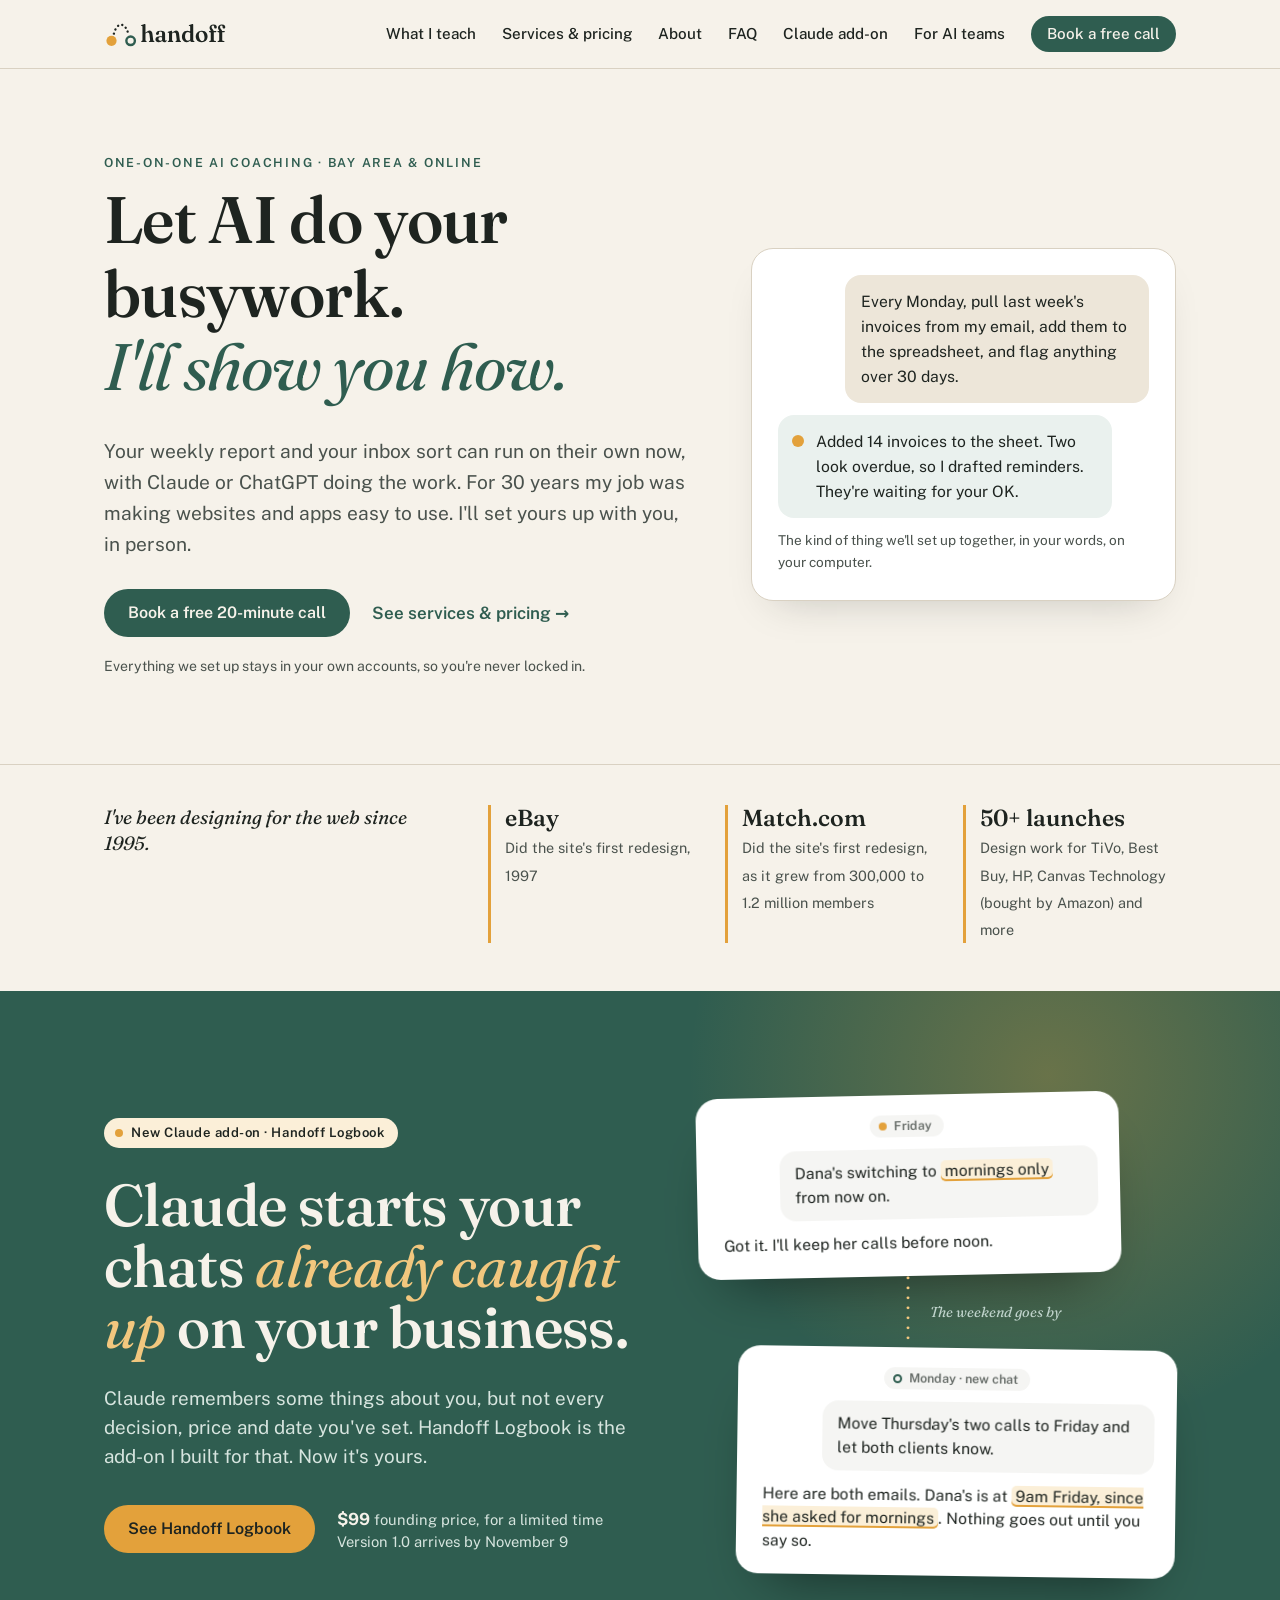
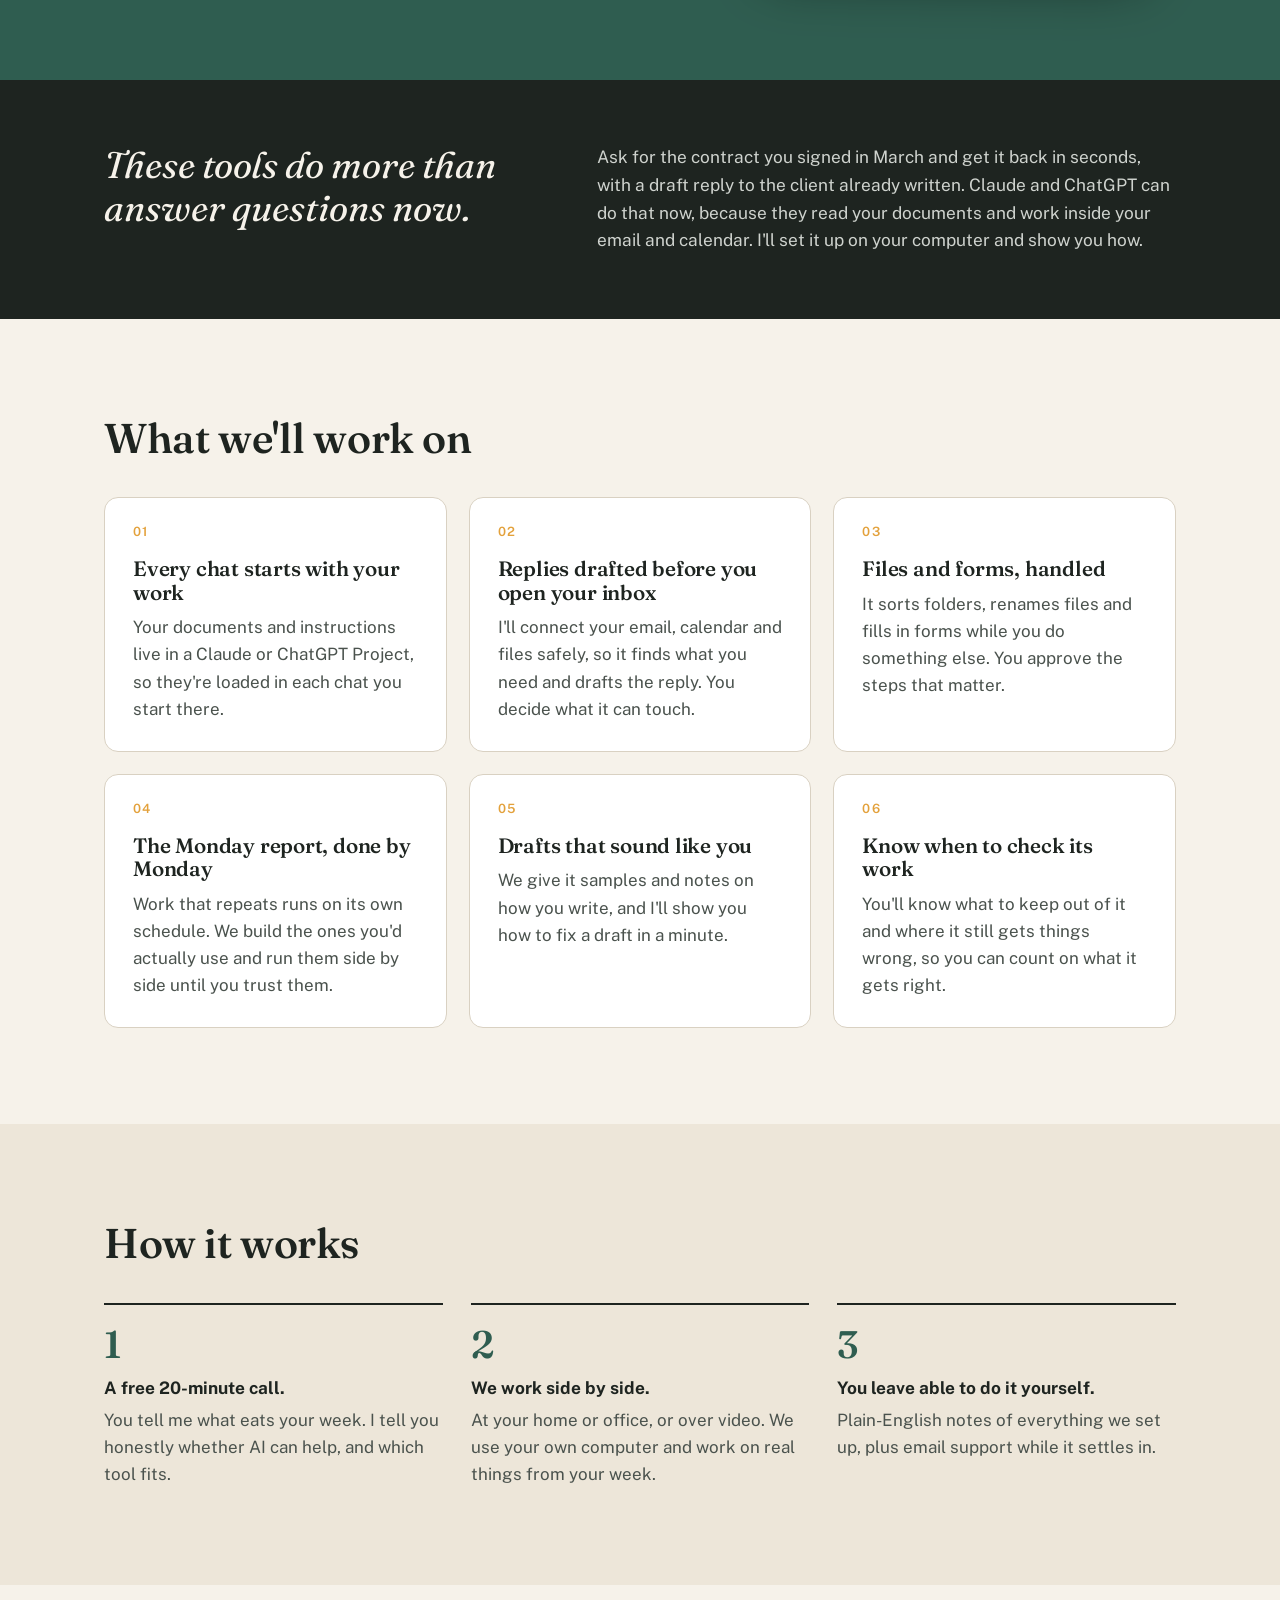
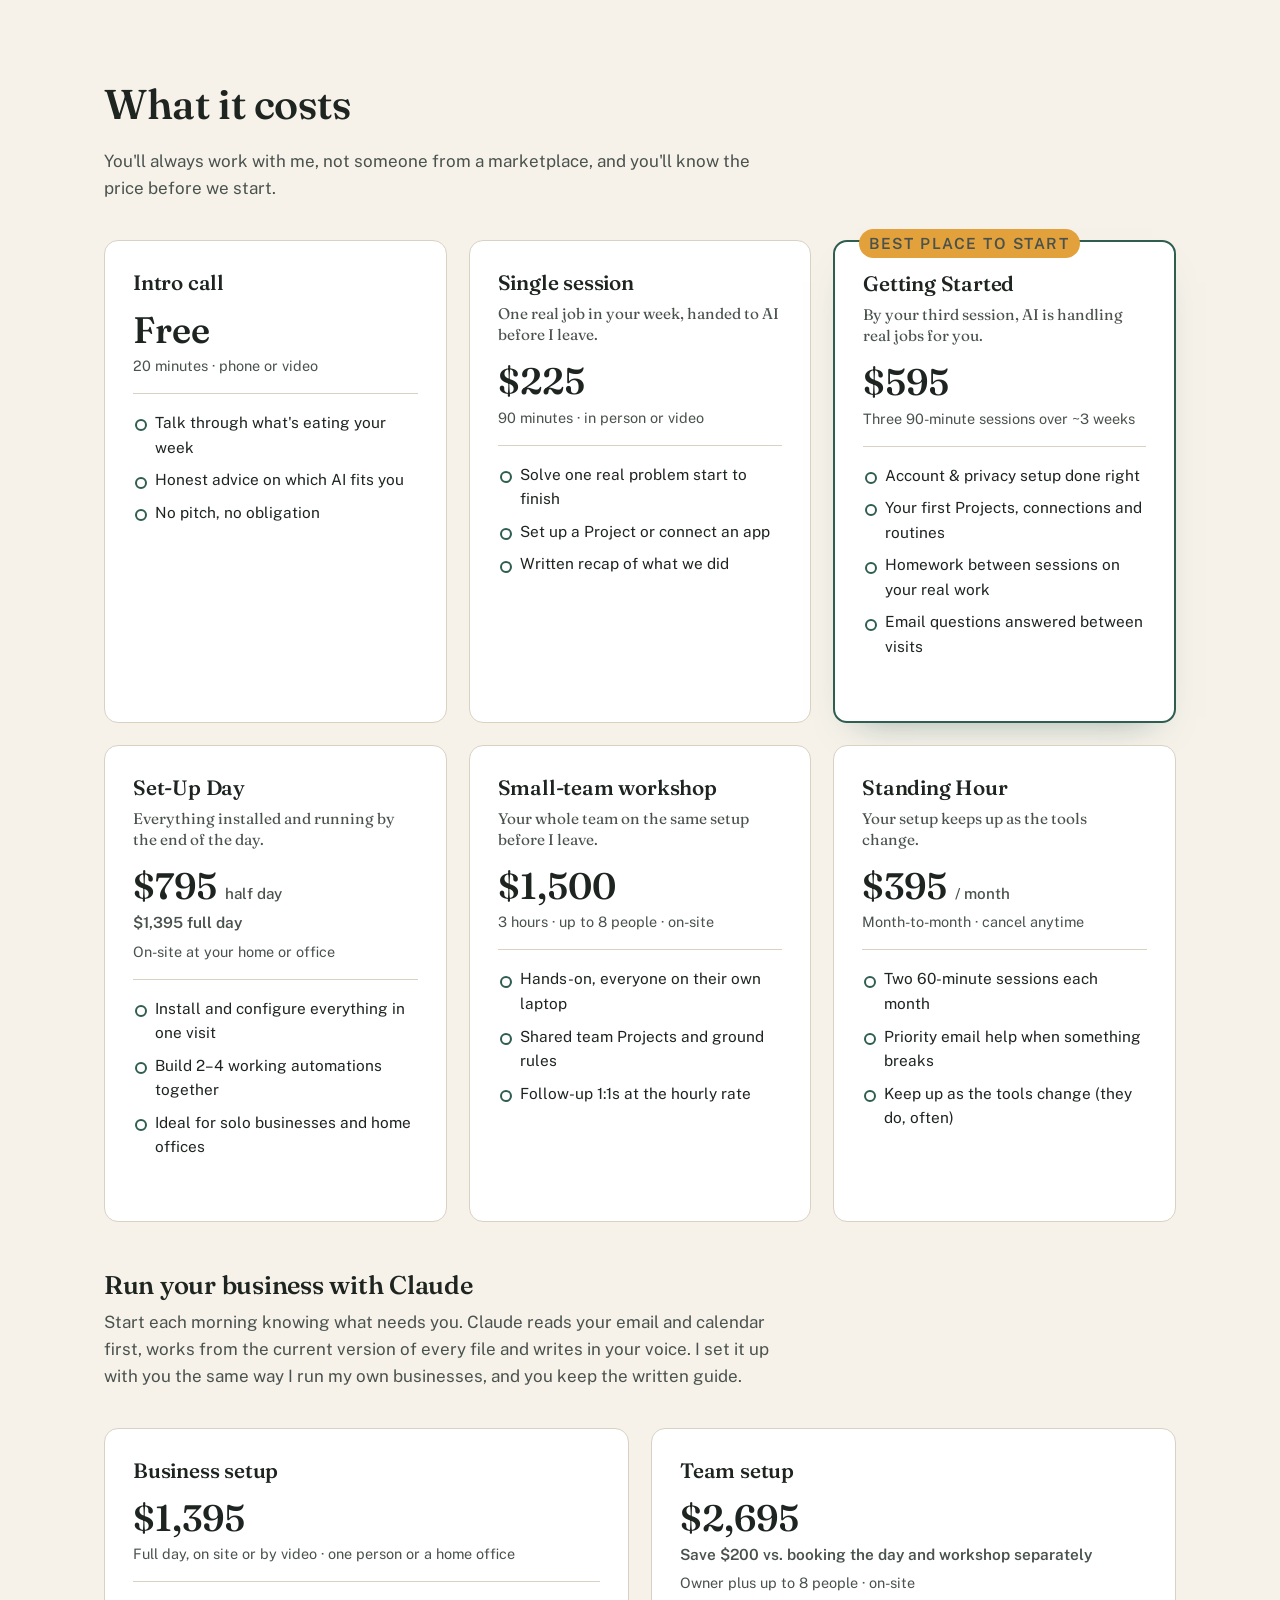
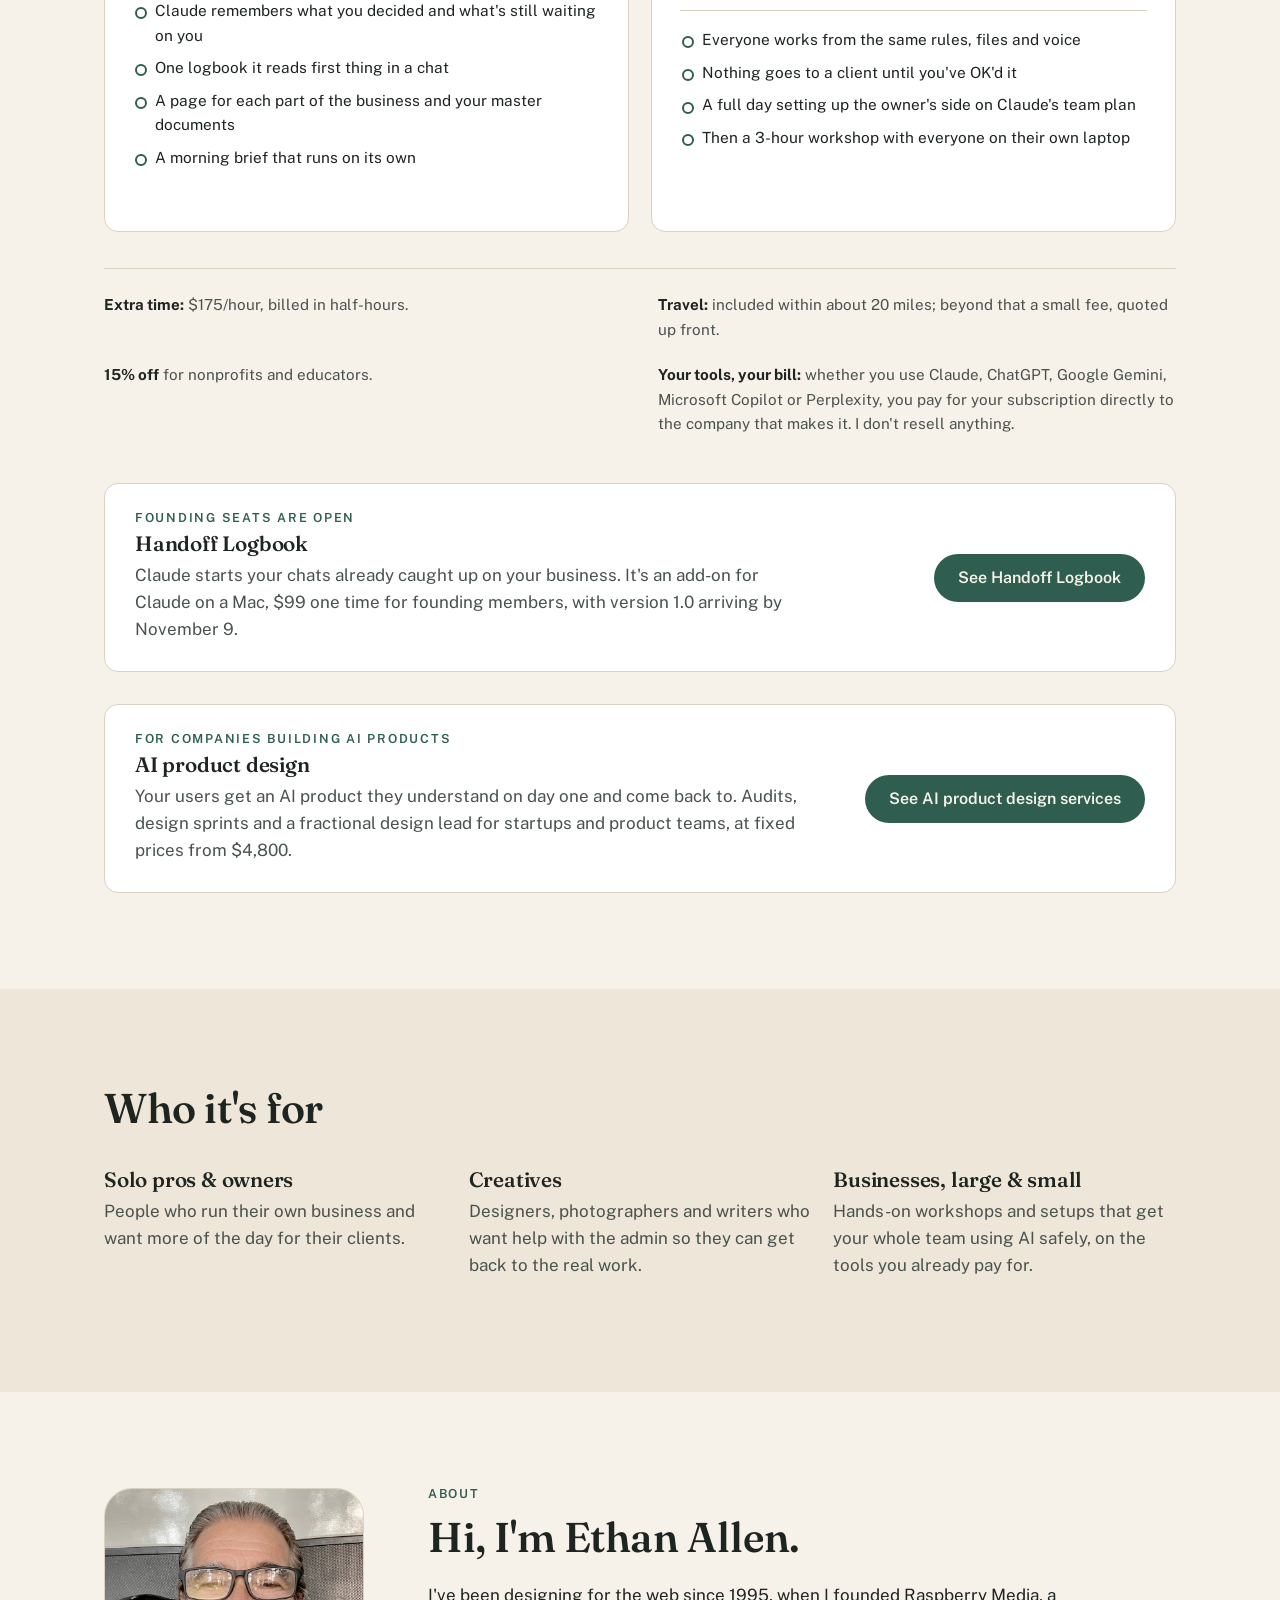
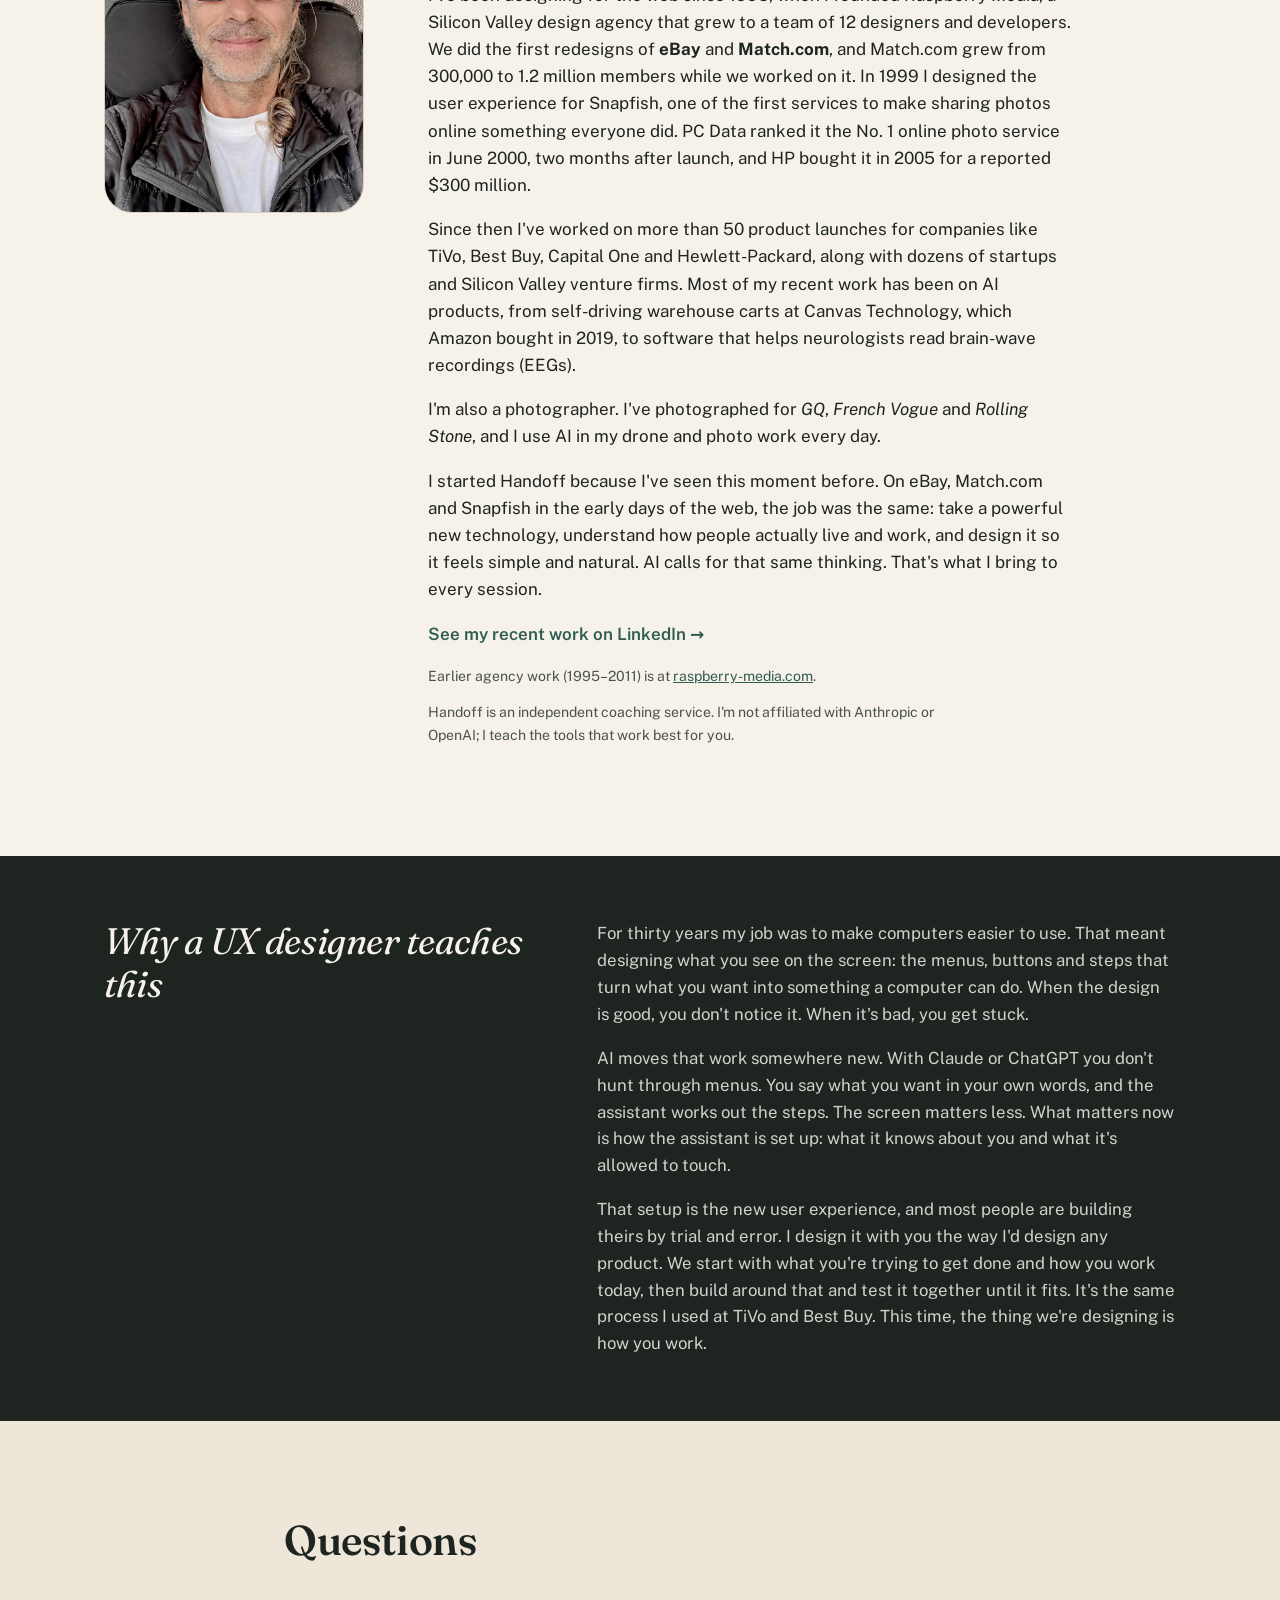
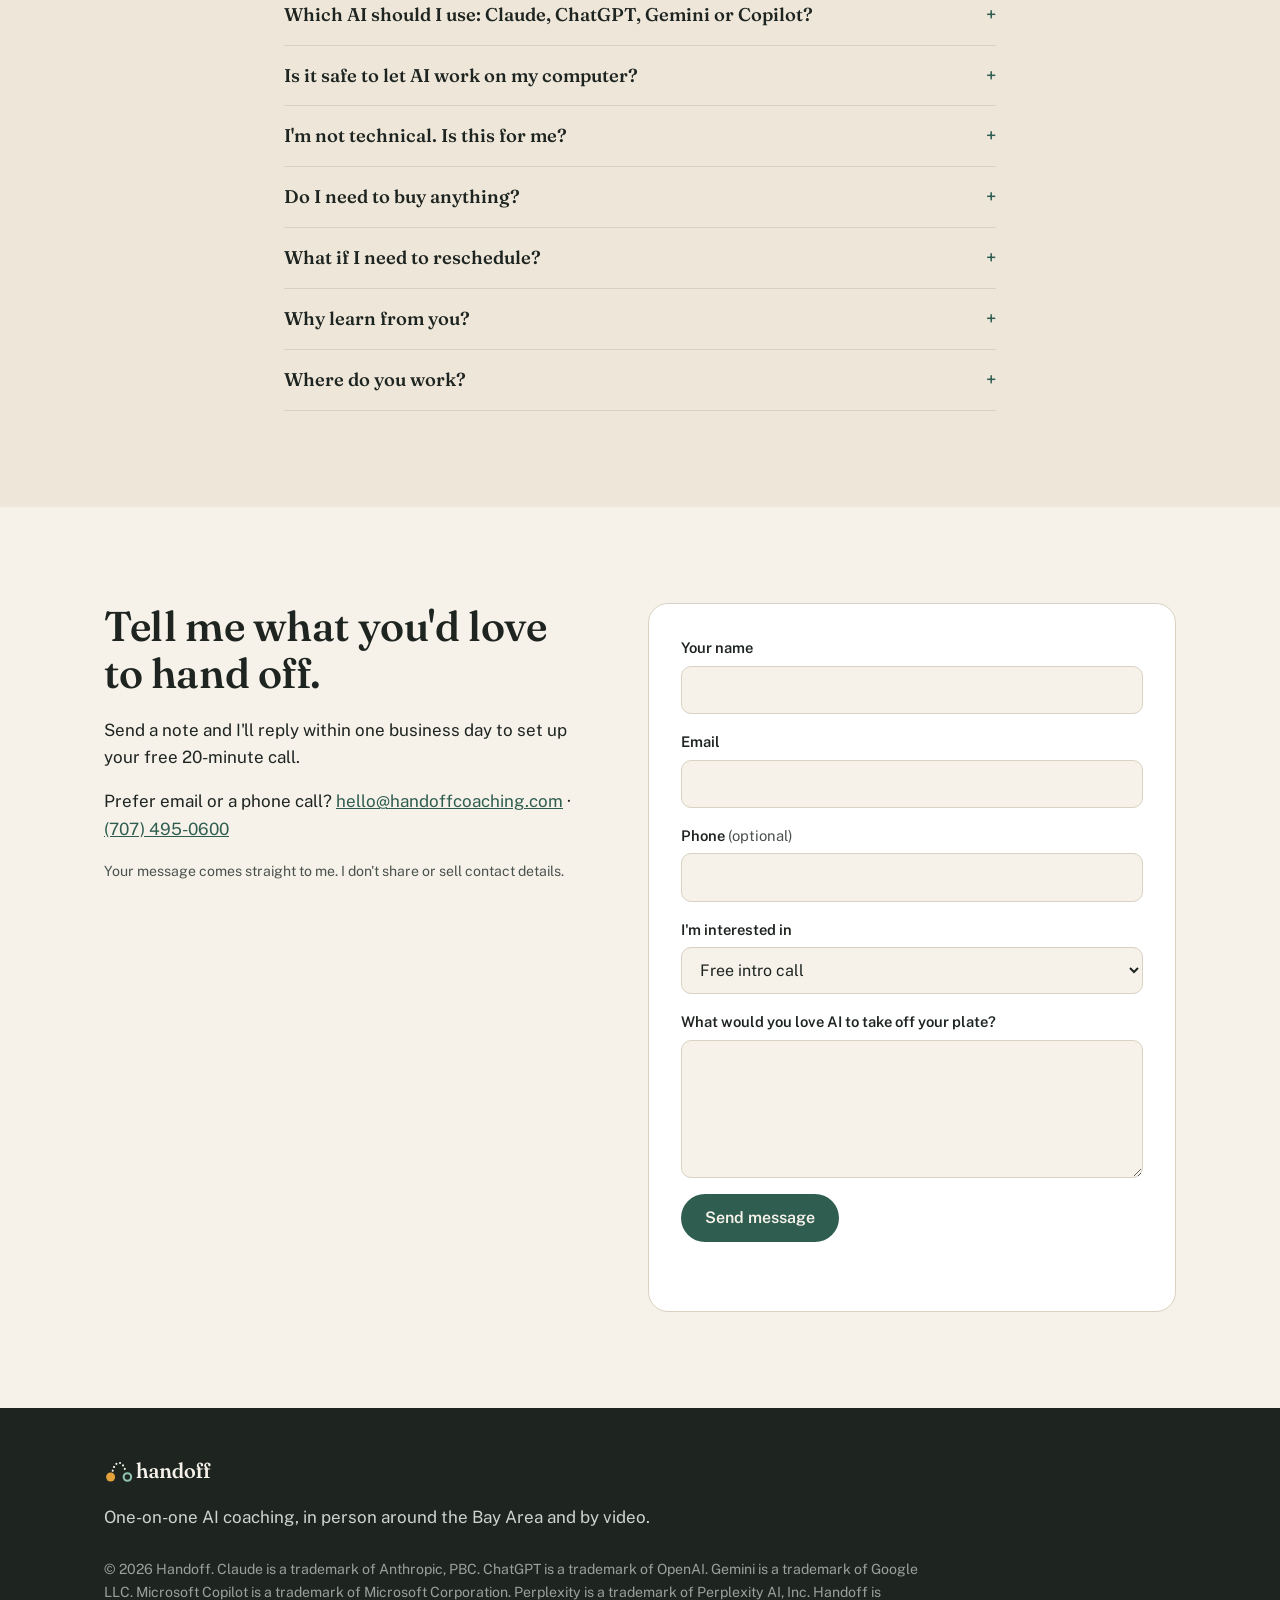
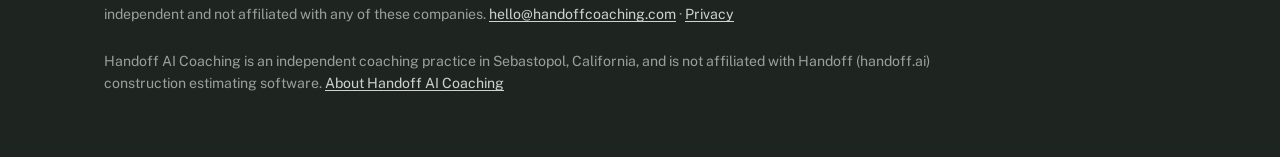
==== index.html @ a00a9f98 "Truth audit: every site claim matched to a source (Ethan, Nov 2) eBay/Match.com first redesigns, sin" ====
<!doctype html>
<html lang="en">
<head>
  <!-- Google tag (gtag.js) -->
  <script async src="https://www.googletagmanager.com/gtag/js?id=G-SS783MDGWQ"></script>
  <script>
    window.dataLayer = window.dataLayer || [];
    function gtag(){dataLayer.push(arguments);}
    gtag('js', new Date());
    gtag('config', 'G-SS783MDGWQ');
  </script>
  <meta charset="utf-8">
  <meta name="viewport" content="width=device-width, initial-scale=1">
  <title>Handoff AI Coaching — One-on-one AI coaching in the Bay Area | Ethan Allen</title>
  <meta name="description" content="In-person, one-on-one AI coaching in the San Francisco Bay Area for Claude, ChatGPT, Gemini, Microsoft Copilot and Perplexity, from Ethan Allen, whose agency did the first redesigns of eBay and Match.com.">
  <meta property="og:type" content="website">
  <meta property="og:site_name" content="Handoff AI Coaching">
  <meta property="og:url" content="https://handoffcoaching.com/">
  <meta property="og:title" content="Handoff AI Coaching — One-on-one AI coaching">
  <meta property="og:description" content="Let AI do your busywork. I'll show you how. In-person AI coaching around the Bay Area from a 30-year UX designer.">
  <meta property="og:image" content="https://handoffcoaching.com/assets/og-image.png">
  <meta property="og:image:width" content="1200">
  <meta property="og:image:height" content="630">
  <meta property="og:image:alt" content="Handoff: Let AI do your busywork. I'll show you how.">
  <meta name="twitter:card" content="summary_large_image">
  <meta name="twitter:image" content="https://handoffcoaching.com/assets/og-image.png">
  <link rel="apple-touch-icon" href="assets/apple-touch-icon.png">
  <meta name="msvalidate.01" content="E5D00FD7A8DE6212952506162B8E9CBD">
  <link rel="canonical" href="https://handoffcoaching.com/">
  <link rel="icon" href="assets/favicon.svg" type="image/svg+xml">
  <link rel="preconnect" href="https://fonts.googleapis.com">
  <link rel="preconnect" href="https://fonts.gstatic.com" crossorigin>
  <link href="https://fonts.googleapis.com/css2?family=Fraunces:opsz,wght@9..144,400;9..144,560;9..144,650&family=Public+Sans:wght@400;500;600&display=swap" rel="stylesheet">
  <link rel="stylesheet" href="styles.css">
  <script type="application/ld+json">
{
 "@context": "https://schema.org",
 "@graph": [
  {
   "@type": [
    "ProfessionalService",
    "LocalBusiness"
   ],
   "@id": "https://handoffcoaching.com/#business",
   "name": "Handoff AI Coaching",
   "alternateName": "Handoff AI Coaching with Ethan Allen",
   "url": "https://handoffcoaching.com/",
   "logo": "https://handoffcoaching.com/assets/apple-touch-icon.png",
   "image": "https://handoffcoaching.com/assets/og-image.png",
   "description": "One-on-one, in-person AI coaching in the San Francisco Bay Area for Claude, ChatGPT, Gemini, Microsoft Copilot and Perplexity, plus AI-first UX design for companies building AI products. Run by designer Ethan Allen in Sebastopol, California.",
   "disambiguatingDescription": "Handoff AI Coaching is a one-person AI coaching and UX design practice in Sebastopol, California. It is not affiliated with Handoff (handoff.ai), the AI estimating software for contractors and remodelers.",
   "telephone": "+1-707-495-0600",
   "email": "hello@handoffcoaching.com",
   "address": {
    "@type": "PostalAddress",
    "addressLocality": "Sebastopol",
    "addressRegion": "CA",
    "postalCode": "95472",
    "addressCountry": "US"
   },
   "areaServed": [
    {
     "@type": "AdministrativeArea",
     "name": "San Francisco Bay Area"
    },
    {
     "@type": "AdministrativeArea",
     "name": "Sonoma County, California"
    }
   ],
   "founder": {
    "@id": "https://handoffcoaching.com/#ethan"
   },
   "sameAs": [
    "https://www.facebook.com/Handoff.AI.Coaching/",
    "https://nextdoor.com/page/handoff-ai-coaching-sebastopol-ca/"
   ],
   "knowsAbout": [
    "AI coaching",
    "Claude",
    "ChatGPT",
    "Microsoft Copilot",
    "Google Gemini",
    "UX design",
    "AI product design"
   ],
   "makesOffer": [
    {
     "@type": "Offer",
     "name": "Free 20-minute intro call",
     "price": "0",
     "priceCurrency": "USD"
    },
    {
     "@type": "Offer",
     "itemOffered": {
      "@type": "Service",
      "name": "AI product design: UX audit, design sprint, fractional design lead",
      "url": "https://handoffcoaching.com/ai-product.html"
     }
    }
   ]
  },
  {
   "@type": "Person",
   "@id": "https://handoffcoaching.com/#ethan",
   "name": "Ethan Allen",
   "jobTitle": "AI coach and UX designer",
   "worksFor": {
    "@id": "https://handoffcoaching.com/#business"
   },
   "url": "https://handoffcoaching.com/#about",
   "sameAs": [
    "https://www.linkedin.com/in/ethanallen/"
   ]
  },
  {
   "@type": "WebSite",
   "@id": "https://handoffcoaching.com/#website",
   "name": "Handoff AI Coaching",
   "url": "https://handoffcoaching.com/",
   "publisher": {
    "@id": "https://handoffcoaching.com/#business"
   }
  }
 ]
}
  </script>
</head>
<body>

<header class="site-header">
  <div class="wrap header-inner">
    <a href="#top" class="brand" aria-label="Handoff home"><img src="assets/handoff-primary.svg" alt="Handoff" height="34"></a>
    <nav class="nav" aria-label="Main">
      <a href="#what">What I teach</a>
      <a href="#services">Services &amp; pricing</a>
      <a href="#about">About</a>
      <a href="#faq">FAQ</a>
      <a href="logbook.html" data-cta="home_nav_logbook">Claude add-on</a>
      <a href="ai-product.html" data-cta="home_nav">For AI teams</a>
      <a href="#contact" class="btn btn-small">Book a free call</a>
    </nav>
  </div>
</header>

<main id="top">

  <!-- HERO -->
  <section class="hero">
    <div class="wrap hero-grid">
      <div>
        <p class="eyebrow">One-on-one AI coaching · Bay Area &amp; online</p>
        <h1>Let AI do your busywork.<br><em>I'll show you how.</em></h1>
        <p class="lede">Your weekly report and your inbox sort can run on their own now, with Claude or ChatGPT doing the work. For 30 years my job was making websites and apps easy to use. I'll set yours up with&nbsp;you, in&nbsp;person.</p>
        <div class="hero-cta">
          <a href="#contact" class="btn">Book a free 20-minute call</a>
          <a href="#services" class="link-arrow">See services &amp; pricing</a>
        </div>
        <p class="fine">Everything we set up stays in your own accounts, so you're never locked in.</p>
      </div>
      <figure class="hero-card" aria-hidden="true">
        <div class="chat">
          <p class="chat-you">Every Monday, pull last week's invoices from my email, add them to the spreadsheet, and flag anything over 30 days.</p>
          <p class="chat-ai"><span class="dot"></span>Added 14 invoices to the sheet. Two look overdue, so I drafted reminders. They're waiting for your OK.</p>
        </div>
        <figcaption>The kind of thing we'll set up together, in your words, on your computer.</figcaption>
      </figure>
    </div>
  </section>

  <!-- CREDENTIALS -->
  <section class="proof" aria-label="Background">
    <div class="wrap proof-inner">
      <p class="proof-lead">I've been designing for the web since 1995.</p>
      <ul class="proof-list">
        <li><b>eBay</b><span>Did the site's first redesign, 1997</span></li>
        <li><b>Match.com</b><span>Did the site's first redesign, as it grew from 300,000 to 1.2 million members</span></li>
        <li><b>50+ launches</b><span>Design work for TiVo, Best Buy, HP, Canvas Technology (bought by Amazon) and more</span></li>
      </ul>
    </div>
  </section>

  <!-- HANDOFF LOGBOOK: feature announcement -->
  <section class="lbf" aria-labelledby="lbf-title">
    <div class="lbf-glow" aria-hidden="true"></div>
    <div class="wrap lbf-grid">
      <div class="lbf-copy">
        <p class="lbf-pill"><span class="lbf-dot"></span>New Claude add-on · Handoff Logbook</p>
        <h2 id="lbf-title">Claude starts your chats <em>already caught up</em> on your business.</h2>
        <p class="lbf-lede">Claude remembers some things about you, but not every decision, price and date you've set. Handoff Logbook is the add-on I built for that. Now it's yours.</p>
        <div class="lbf-cta">
          <a href="logbook.html" class="btn lbf-btn" data-cta="home_feature_logbook">See Handoff Logbook</a>
          <span class="lbf-price"><b>$99</b> founding price, for a limited time<br>Version 1.0 arrives by November 9</span>
        </div>
      </div>
      <div class="lbf-visual" aria-hidden="true">
        <div class="lbf-card lbf-c1">
          <span class="lbf-day"><span class="lbf-dot"></span>Friday</span>
          <p class="lbf-you">Dana's switching to <mark>mornings only</mark> from now on.</p>
          <p class="lbf-ai">Got it. I'll keep her calls before noon.</p>
        </div>
        <div class="lbf-thread"><svg viewBox="0 0 20 80" preserveAspectRatio="none"><path d="M10 2 V78" /></svg><span>The weekend goes by</span></div>
        <div class="lbf-card lbf-c2">
          <span class="lbf-day"><span class="lbf-ring"></span>Monday · new chat</span>
          <p class="lbf-you">Move Thursday's two calls to Friday and let both clients know.</p>
          <p class="lbf-ai">Here are both emails. Dana's is at <mark>9am Friday, since she asked for mornings</mark>. Nothing goes out until you say so.</p>
        </div>
      </div>
    </div>
  </section>

  <!-- SHIFT -->
  <section class="band">
    <div class="wrap shift">
      <p class="shift-lead">These tools do more than answer questions now.</p>
      <p>Ask for the contract you signed in March and get it back in seconds, with a draft reply to the client already written. Claude and ChatGPT can do that now, because they read your documents and work inside your email and calendar. I'll set it up on your computer and show you how.</p>
    </div>
  </section>

  <!-- WHAT I TEACH -->
  <section id="what" class="section">
    <div class="wrap">
      <h2>What we'll work on</h2>
      <div class="grid-3">
        <article class="card">
          <span class="num">01</span>
          <h3>Every chat starts with your work</h3>
          <p>Your documents and instructions live in a Claude or ChatGPT Project, so they're loaded in each chat you start there.</p>
        </article>
        <article class="card">
          <span class="num">02</span>
          <h3>Replies drafted before you open your inbox</h3>
          <p>I'll connect your email, calendar and files safely, so it finds what you need and drafts the reply. You decide what it can touch.</p>
        </article>
        <article class="card">
          <span class="num">03</span>
          <h3>Files and forms, handled</h3>
          <p>It sorts folders, renames files and fills in forms while you do something else. You approve the steps that matter.</p>
        </article>
        <article class="card">
          <span class="num">04</span>
          <h3>The Monday report, done by Monday</h3>
          <p>Work that repeats runs on its own schedule. We build the ones you'd actually use and run them side by side until you trust them.</p>
        </article>
        <article class="card">
          <span class="num">05</span>
          <h3>Drafts that sound like you</h3>
          <p>We give it samples and notes on how you write, and I'll show you how to fix a draft in a minute.</p>
        </article>
        <article class="card">
          <span class="num">06</span>
          <h3>Know when to check its work</h3>
          <p>You'll know what to keep out of it and where it still gets things wrong, so you can count on what it gets right.</p>
        </article>
      </div>
    </div>
  </section>

  <!-- HOW IT WORKS -->
  <section class="section alt">
    <div class="wrap">
      <h2>How it works</h2>
      <ol class="steps">
        <li><strong>A free 20-minute call.</strong> You tell me what eats your week. I tell you honestly whether AI can help, and which tool fits.</li>
        <li><strong>We work side by side.</strong> At your home or office, or over video. We use your own computer and work on real things from your week.</li>
        <li><strong>You leave able to do it yourself.</strong> Plain-English notes of everything we set up, plus email support while it settles in.</li>
      </ol>
    </div>
  </section>

  <!-- SERVICES -->
  <section id="services" class="section">
    <div class="wrap">
      <h2>What it costs</h2>
      <p class="section-lede">You'll always work with me, not someone from a marketplace, and you'll know the price before we start.</p>

      <div class="pricing">
        <article class="plan">
          <h3>Intro call</h3>
          <p class="price">Free</p>
          <p class="meta">20 minutes · phone or video</p>
          <ul>
            <li>Talk through what's eating your week</li>
            <li>Honest advice on which AI fits you</li>
            <li>No pitch, no obligation</li>
          </ul>
        </article>

        <article class="plan">
          <h3>Single session</h3>
          <p class="plan-outcome">One real job in your week, handed to AI before I leave.</p>
          <p class="price">$225</p>
          <p class="meta">90 minutes · in person or video</p>
          <ul>
            <li>Solve one real problem start to finish</li>
            <li>Set up a Project or connect an app</li>
            <li>Written recap of what we did</li>
          </ul>
        </article>

        <article class="plan featured">
          <p class="tag">Best place to start</p>
          <h3>Getting Started</h3>
          <p class="plan-outcome">By your third session, AI is handling real jobs for you.</p>
          <p class="price">$595</p>
          <p class="meta">Three 90-minute sessions over ~3 weeks</p>
          <ul>
            <li>Account &amp; privacy setup done right</li>
            <li>Your first Projects, connections and routines</li>
            <li>Homework between sessions on your real work</li>
            <li>Email questions answered between visits</li>
          </ul>
        </article>

        <article class="plan">
          <h3>Set-Up Day</h3>
          <p class="plan-outcome">Everything installed and running by the end of the day.</p>
          <p class="price">$795 <span>half day</span></p>
          <p class="price-alt">$1,395 full day</p>
          <p class="meta">On-site at your home or office</p>
          <ul>
            <li>Install and configure everything in one visit</li>
            <li>Build 2–4 working automations together</li>
            <li>Ideal for solo businesses and home offices</li>
          </ul>
        </article>

        <article class="plan">
          <h3>Small-team workshop</h3>
          <p class="plan-outcome">Your whole team on the same setup before I leave.</p>
          <p class="price">$1,500</p>
          <p class="meta">3 hours · up to 8 people · on-site</p>
          <ul>
            <li>Hands-on, everyone on their own laptop</li>
            <li>Shared team Projects and ground rules</li>
            <li>Follow-up 1:1s at the hourly rate</li>
          </ul>
        </article>

        <article class="plan">
          <h3>Standing Hour</h3>
          <p class="plan-outcome">Your setup keeps up as the tools change.</p>
          <p class="price">$395 <span>/ month</span></p>
          <p class="meta">Month-to-month · cancel anytime</p>
          <ul>
            <li>Two 60-minute sessions each month</li>
            <li>Priority email help when something breaks</li>
            <li>Keep up as the tools change (they do, often)</li>
          </ul>
        </article>
      </div>

      <h3 class="pricing-group">Run your business with Claude</h3>
      <p class="section-lede">Start each morning knowing what needs you. Claude reads your email and calendar first, works from the current version of every file and writes in your voice. I set it up with you the same way I run my own businesses, and you keep the written guide.</p>
      <div class="pricing pricing-two">
        <article class="plan">
          <h3>Business setup</h3>
          <p class="price">$1,395</p>
          <p class="meta">Full day, on site or by video · one person or a home office</p>
          <ul>
            <li>Claude remembers what you decided and what's still waiting on you</li>
            <li>One logbook it reads first thing in a chat</li>
            <li>A page for each part of the business and your master documents</li>
            <li>A morning brief that runs on its own</li>
          </ul>
        </article>

        <article class="plan">
          <h3>Team setup</h3>
          <p class="price">$2,695</p>
          <p class="price-alt">Save $200 vs. booking the day and workshop separately</p>
          <p class="meta">Owner plus up to 8 people · on-site</p>
          <ul>
            <li>Everyone works from the same rules, files and voice</li>
            <li>Nothing goes to a client until you've OK'd it</li>
            <li>A full day setting up the owner's side on Claude's team plan</li>
            <li>Then a 3-hour workshop with everyone on their own laptop</li>
          </ul>
        </article>
      </div>

      <div class="pricing-notes">
        <p><strong>Extra time:</strong> $175/hour, billed in half-hours.</p>
        <p><strong>Travel:</strong> included within about 20 miles; beyond that a small fee, quoted up front.</p>
        <p><strong>15% off</strong> for nonprofits and educators.</p>
        <p><strong>Your tools, your bill:</strong> whether you use Claude, ChatGPT, Google Gemini, Microsoft Copilot or Perplexity, you pay for your subscription directly to the company that makes it. I don't resell anything.</p>
      </div>

      <!-- Handoff Logbook: founding seats -->
      <aside class="services-extra" aria-label="Handoff Logbook">
        <div>
          <p class="eyebrow">Founding seats are open</p>
          <h3>Handoff Logbook</h3>
          <p>Claude starts your chats already caught up on your business. It's an add-on for Claude on a Mac, $99 one time for founding members, with version 1.0 arriving by November 9.</p>
        </div>
        <a href="logbook.html" class="btn" data-cta="home_services_logbook">See Handoff Logbook</a>
      </aside>

      <!-- AI product design: one quiet row so coaching stays the main offer -->
      <aside class="services-extra" aria-label="AI product design">
        <div>
          <p class="eyebrow">For companies building AI products</p>
          <h3>AI product design</h3>
          <p>Your users get an AI product they understand on day one and come back to. Audits, design sprints and a fractional design lead for startups and product teams, at fixed prices from $4,800.</p>
        </div>
        <a href="ai-product.html" class="btn" data-cta="home_services">See AI product design services</a>
      </aside>
    </div>
  </section>

  <!-- WHO -->
  <section class="section alt">
    <div class="wrap">
      <h2>Who it's for</h2>
      <div class="grid-3 who">
        <div><h3>Solo pros &amp; owners</h3><p>People who run their own business and want more of the day for their clients.</p></div>
        <div><h3>Creatives</h3><p>Designers, photographers and writers who want help with the admin so they can get back to the real work.</p></div>
        <div><h3>Businesses, large &amp; small</h3><p>Hands-on workshops and setups that get your whole team using AI safely, on the tools you already pay for.</p></div>
      </div>
    </div>
  </section>

  <!-- ABOUT -->
  <section id="about" class="section">
    <div class="wrap about">
      <div class="about-photo">
        <!-- Drop your headshot in assets/ethan.jpg; until then the logo mark shows. -->
        <img src="assets/ethan.jpg" alt="Ethan Allen" onerror="this.onerror=null;this.src='assets/handoff-mark.svg';this.classList.add('is-mark')">
      </div>
      <div>
        <p class="eyebrow">About</p>
        <h2>Hi, I'm Ethan Allen.</h2>
        <p>I've been designing for the web since 1995, when I founded Raspberry Media, a Silicon Valley design agency that grew to a team of 12 designers and developers. We did the first redesigns of <b>eBay</b> and <b>Match.com</b>, and Match.com grew from 300,000 to 1.2 million members while we worked on it. In 1999 I designed the user experience for Snapfish, one of the first services to make sharing photos online something everyone did. PC Data ranked it the No. 1 online photo service in June 2000, two months after launch, and HP bought it in 2005 for a reported $300 million.</p>
        <p>Since then I've worked on more than 50 product launches for companies like TiVo, Best Buy, Capital One and Hewlett-Packard, along with dozens of startups and Silicon Valley venture firms. Most of my recent work has been on AI products, from self-driving warehouse carts at Canvas Technology, which Amazon bought in 2019, to software that helps neurologists read brain-wave recordings (EEGs).</p>
        <p>I'm also a photographer. I've photographed for <i>GQ</i>, <i>French Vogue</i> and <i>Rolling Stone</i>, and I use AI in my drone and photo work every day.</p>
        <p>I started Handoff because I've seen this moment before. On eBay, Match.com and Snapfish in the early days of the web, the job was the same: take a powerful new technology, understand how people actually live and work, and design it so it feels simple and natural. AI calls for that same thinking. That's what I bring to every session.</p>
        <p><a href="https://www.linkedin.com/in/ethanallen/" target="_blank" rel="noopener" class="link-arrow">See my recent work on LinkedIn</a></p>
        <p class="fine">Earlier agency work (1995–2011) is at <a href="https://raspberry-media.com" target="_blank" rel="noopener">raspberry-media.com</a>.</p>
        <p class="fine">Handoff is an independent coaching service. I'm not affiliated with Anthropic or OpenAI; I teach the tools that work best for you.</p>
      </div>
    </div>
  </section>

  <!-- WHY UX -->
  <section class="band" aria-labelledby="why-ux">
    <div class="wrap shift">
      <h2 class="shift-lead" id="why-ux">Why a UX designer teaches this</h2>
      <div>
        <p>For thirty years my job was to make computers easier to use. That meant designing what you see on the screen: the menus, buttons and steps that turn what you want into something a computer can do. When the design is good, you don't notice it. When it's bad, you get stuck.</p>
        <p>AI moves that work somewhere new. With Claude or ChatGPT you don't hunt through menus. You say what you want in your own words, and the assistant works out the steps. The screen matters less. What matters now is how the assistant is set up: what it knows about you and what it's allowed to touch.</p>
        <p>That setup is the new user experience, and most people are building theirs by trial and error. I design it with you the way I'd design any product. We start with what you're trying to get done and how you work today, then build around that and test it together until it fits. It's the same process I used at TiVo and Best Buy. This time, the thing we're designing is how you work.</p>
      </div>
    </div>
  </section>

  <!-- FAQ -->
  <section id="faq" class="section alt">
    <div class="wrap narrow">
      <h2>Questions</h2>
      <details><summary>Which AI should I use: Claude, ChatGPT, Gemini or Copilot?</summary><p>It depends on your work and the apps you already use. If your life runs on Google, Gemini fits right in; if it runs on Microsoft 365, Copilot might. Claude and ChatGPT are great all-rounders, and Perplexity is handy for research. On our free call I'll recommend one based on what you actually do, and I'm happy to set up more than one.</p></details>
      <details><summary>Is it safe to let AI work on my computer?</summary><p>It can be, when it's set up carefully. We decide together which folders and apps it can reach, keep approvals on for anything important, and I'll show you how to review what it did. I never ask for your passwords. You type them yourself.</p></details>
      <details><summary>I'm not technical. Is this for me?</summary><p>Yes. You don't need to be technical. If you can write an email, you can learn this. We go at your pace and you get written notes afterward.</p></details>
      <details><summary>Do I need to buy anything?</summary><p>You'll likely want a paid plan of whichever assistant we pick (typically around $20/month for individuals), billed directly by the company that makes it. I'll tell you if the free tier is enough.</p></details>
      <details><summary>What if I need to reschedule?</summary><p>No problem with 24 hours' notice. Just let me know.</p></details>
      <details><summary>Why learn from you?</summary><p>I've spent 30 years designing the screens millions of people use, including the first redesigns of eBay and Match.com, and Snapfish, one of the first photo-sharing services. My whole job has been making new technology understandable. AI is the most powerful tool I've seen in that time, and I teach it the way I design: start with what you need, cut the jargon.</p></details>
      <details><summary>Where do you work?</summary><p>In person anywhere around the Bay Area, from Sonoma County down to San Francisco, the East Bay and the Peninsula. Anywhere else by video call.</p></details>
    </div>
  </section>

  <!-- CONTACT -->
  <section id="contact" class="section contact">
    <div class="wrap contact-grid">
      <div>
        <h2>Tell me what you'd love to hand off.</h2>
        <p>Send a note and I'll reply within one business day to set up your free 20-minute call.</p>
        <p>Prefer email or a phone call? <a href="mailto:hello@handoffcoaching.com">hello@handoffcoaching.com</a> · <a href="tel:+17074950600">(707)&nbsp;495-0600</a></p>
        <p class="fine">Your message comes straight to me. I don't share or sell contact details.</p>
      </div>

      <!-- Contact form powered by Web3Forms (free). Access key below; see README.md -->
      <form id="contact-form" class="form js-lead" data-form-id="contact" data-success="Thanks! Your message is on its way. I'll reply within one business day." action="https://api.web3forms.com/submit" method="POST">
        <input type="hidden" name="access_key" value="efd7a72b-8904-4221-abfa-79aa4dd9cd3e">
        <input type="hidden" name="subject" value="New inquiry from the Handoff website">
        <input type="hidden" name="from_name" value="Handoff website">
        <input type="checkbox" name="botcheck" class="hp" tabindex="-1" autocomplete="off" aria-hidden="true">

        <label>Your name<input type="text" name="name" required autocomplete="name"></label>
        <label>Email<input type="email" name="email" required autocomplete="email"></label>
        <label><span>Phone <span class="opt">(optional)</span></span><input type="tel" name="phone" autocomplete="tel"></label>
        <label>I'm interested in
          <select name="interest">
            <option>Free intro call</option>
            <option>Single session</option>
            <option>Getting Started package</option>
            <option>Set-Up Day</option>
            <option>Small-team workshop</option>
            <option>Business setup</option>
            <option>Team setup</option>
            <option>Standing Hour (monthly)</option>
            <option>Not sure yet</option>
          </select>
        </label>
        <label>What would you love AI to take off your plate?<textarea name="message" rows="5" required></textarea></label>
        <button type="submit" class="btn">Send message</button>
        <p class="form-status" role="status" aria-live="polite"></p>
      </form>
    </div>
  </section>
</main>

<footer class="site-footer">
  <div class="wrap footer-inner">
    <img src="assets/handoff-primary-reversed.svg" alt="Handoff" height="30">
    <p>One-on-one AI coaching, in person around the Bay Area and by video.</p>
    <p class="fine">© <span id="year">2026</span> Handoff. Claude is a trademark of Anthropic, PBC. ChatGPT is a trademark of OpenAI. Gemini is a trademark of Google LLC. Microsoft Copilot is a trademark of Microsoft Corporation. Perplexity is a trademark of Perplexity AI, Inc. Handoff is independent and not affiliated with any of these companies. <a href="mailto:hello@handoffcoaching.com">hello@handoffcoaching.com</a> · <a href="privacy.html">Privacy</a></p>
    <p class="fine">Handoff AI Coaching is an independent coaching practice in Sebastopol, California, and is not affiliated with Handoff (handoff.ai) construction estimating software. <a href="about-handoff-ai-coaching.html">About Handoff AI Coaching</a></p>
  </div>
</footer>

<script src="script.js"></script>
</body>
</html>
---- styles.css ----
/* Handoff — site styles. Brand tokens live here; change them once, the whole site follows. */
:root{
  --paper:#F6F2EA;      /* warm off-white background */
  --paper-2:#EDE6D9;    /* alternate band */
  --ink:#1E2420;        /* primary text */
  --ink-2:#4A524D;      /* secondary text */
  --green:#2F5D50;      /* brand primary */
  --green-2:#244A40;    /* hover */
  --amber:#E3A13B;      /* accent, use sparingly */
  --line:#D9D1C2;
  --radius:14px;
  --serif:"Fraunces", Georgia, "Times New Roman", serif;
  --sans:"Public Sans", system-ui, -apple-system, "Segoe UI", Arial, sans-serif;
}
*{box-sizing:border-box}
html{scroll-behavior:smooth;scroll-padding-top:80px}
body{margin:0;background:var(--paper);color:var(--ink);font:400 17px/1.6 var(--sans);-webkit-font-smoothing:antialiased}
img{max-width:100%;display:block}
a{color:var(--green)}
.wrap{max-width:1120px;margin:0 auto;padding:0 24px}
.narrow{max-width:760px}
h1,h2,h3{font-family:var(--serif);font-weight:560;line-height:1.12;letter-spacing:-.01em;margin:0 0 .5em}
h1{font-size:clamp(2.4rem,5.4vw,4.1rem)}
h1 em{font-style:italic;color:var(--green);font-weight:400}
h2{font-size:clamp(1.8rem,3.4vw,2.6rem);max-width:22ch}
h3{font-size:1.3rem}
p{margin:0 0 1em}
.eyebrow{font:600 .78rem/1 var(--sans);letter-spacing:.14em;text-transform:uppercase;color:var(--green);margin-bottom:1.1em}
.lede{font-size:1.2rem;color:var(--ink-2);max-width:38em}
.section-lede{color:var(--ink-2);max-width:40em;margin-bottom:2.2em}
.fine{font-size:.88rem;color:var(--ink-2)}

/* Buttons */
.btn{display:inline-block;background:var(--green);color:var(--paper);text-decoration:none;font:600 1rem/1 var(--sans);padding:16px 24px;border-radius:999px;border:0;cursor:pointer;transition:background .15s}
.btn:hover{background:var(--green-2)}
.btn:focus-visible,a:focus-visible,summary:focus-visible,input:focus-visible,select:focus-visible,textarea:focus-visible{outline:3px solid var(--amber);outline-offset:2px}
.btn-small{padding:10px 16px;font-size:.92rem}
.link-arrow{font-weight:600;text-decoration:none}
.link-arrow::after{content:" →"}

/* Header */
.site-header{position:sticky;top:0;z-index:10;background:rgba(246,242,234,.92);backdrop-filter:blur(8px);border-bottom:1px solid var(--line)}
.header-inner{display:flex;align-items:center;justify-content:space-between;height:68px;gap:16px}
.brand img{height:34px;width:auto}
.nav{display:flex;align-items:center;gap:26px}
.nav a{color:var(--ink);text-decoration:none;font-size:.95rem;font-weight:500}
.nav a.btn{color:var(--paper)}
@media (max-width:860px){.nav a:not(.btn){display:none}}

/* Hero */
.hero{padding:88px 0 72px}
.hero-grid{display:grid;grid-template-columns:1.25fr .9fr;gap:56px;align-items:center}
.hero-cta{display:flex;flex-wrap:wrap;align-items:center;gap:22px;margin:30px 0 18px}
.hero-card{margin:0;background:#fff;border:1px solid var(--line);border-radius:22px;padding:26px;box-shadow:0 20px 40px -24px rgba(30,36,32,.25)}
.chat p{border-radius:16px;padding:14px 16px;font-size:.98rem;margin-bottom:12px}
.chat-you{background:var(--paper-2);margin-left:18%}
.chat-ai{background:#EAF1EE;margin-right:10%;position:relative;padding-left:38px!important}
.chat-ai .dot{position:absolute;left:14px;top:20px;width:12px;height:12px;border-radius:50%;background:var(--amber)}
.hero-card figcaption{font-size:.85rem;color:var(--ink-2);margin-top:6px}
@media (max-width:860px){.hero{padding:56px 0}.hero-grid{grid-template-columns:1fr;gap:36px}}

/* Credentials strip */
.proof{border-top:1px solid var(--line);padding:40px 0 48px}
.proof-inner{display:grid;grid-template-columns:1fr 2fr;gap:40px;align-items:start}
.proof-lead{font:400 1.2rem/1.35 var(--serif);font-style:italic;color:var(--ink);margin:0}
.proof-list{list-style:none;margin:0;padding:0;display:grid;grid-template-columns:repeat(3,1fr);gap:24px}
.proof-list li{border-left:3px solid var(--amber);padding-left:14px}
.proof-list b{display:block;font:560 1.45rem/1.1 var(--serif);margin-bottom:4px}
.proof-list span{font-size:.9rem;color:var(--ink-2)}
@media (max-width:860px){.proof-inner{grid-template-columns:1fr;gap:22px}.proof-list{grid-template-columns:1fr;gap:14px}}

/* Band */
.band{background:var(--ink);color:var(--paper);padding:64px 0}
.shift{display:grid;grid-template-columns:1fr 1.3fr;gap:48px;align-items:start}
.shift-lead{font:400 clamp(1.7rem,3vw,2.3rem)/1.15 var(--serif);font-style:italic;margin:0}
.shift p:last-child{color:#CFD3CE;font-size:1.08rem;margin:0}
@media (max-width:760px){.shift{grid-template-columns:1fr;gap:18px}}

/* Sections */
.section{padding:96px 0}
.section.alt{background:var(--paper-2)}
@media (max-width:760px){.section{padding:64px 0}}
.grid-3{display:grid;grid-template-columns:repeat(3,1fr);gap:22px;margin-top:36px}
@media (max-width:900px){.grid-3{grid-template-columns:1fr 1fr}}
@media (max-width:600px){.grid-3{grid-template-columns:1fr}}
.card{background:#fff;border:1px solid var(--line);border-radius:var(--radius);padding:28px}
.card p{color:var(--ink-2);margin:0}
.num{display:block;font:600 .8rem/1 var(--sans);color:var(--amber);letter-spacing:.1em;margin-bottom:18px}
.who h3{margin-bottom:.3em}.who p{color:var(--ink-2)}

/* Steps */
.steps{list-style:none;padding:0;margin:36px 0 0;display:grid;grid-template-columns:repeat(3,1fr);gap:28px;counter-reset:s}
.steps li{counter-increment:s;border-top:2px solid var(--ink);padding-top:20px;color:var(--ink-2)}
.steps li::before{content:counter(s);display:block;font:560 2.4rem/1 var(--serif);color:var(--green);margin-bottom:12px}
.steps strong{display:block;color:var(--ink);font-size:1.08rem;margin-bottom:4px}
@media (max-width:760px){.steps{grid-template-columns:1fr}}

/* Pricing */
.pricing{display:grid;grid-template-columns:repeat(3,1fr);gap:22px}
@media (max-width:960px){.pricing{grid-template-columns:1fr 1fr}}
@media (max-width:620px){.pricing{grid-template-columns:1fr}}
.pricing-group{font:560 1.6rem/1.2 var(--serif);margin:48px 0 8px}
.pricing-two{grid-template-columns:repeat(2,1fr)}
@media (max-width:620px){.pricing-two{grid-template-columns:1fr}}
.plan{background:#fff;border:1px solid var(--line);border-radius:var(--radius);padding:30px 28px;position:relative}
.plan.featured{border:2px solid var(--green);box-shadow:0 18px 36px -24px rgba(47,93,80,.55)}
.plan .tag{position:absolute;top:-13px;left:24px;background:var(--amber);color:var(--ink);font:600 .72rem/1 var(--sans);letter-spacing:.1em;text-transform:uppercase;padding:7px 10px;border-radius:999px;margin:0}
.price{font:560 2.3rem/1 var(--serif);margin:.2em 0 .15em}
.price span{font:500 .95rem var(--sans);color:var(--ink-2)}
.price-alt{font-weight:600;color:var(--green);margin:0 0 .3em}
.plan-outcome{font-family:var(--serif);font-size:1.02rem;line-height:1.35;color:var(--ink);margin:0 0 10px}
.meta{font-size:.9rem;color:var(--ink-2);border-bottom:1px solid var(--line);padding-bottom:16px;margin-bottom:16px}
.plan ul{list-style:none;padding:0;margin:0}
.plan li{padding-left:22px;position:relative;margin-bottom:8px;font-size:.96rem}
.plan li::before{content:"";position:absolute;left:2px;top:.6em;width:8px;height:8px;border-radius:50%;border:2px solid var(--green)}
.pricing-notes{display:grid;grid-template-columns:1fr 1fr;gap:6px 36px;margin-top:36px;padding-top:24px;border-top:1px solid var(--line);font-size:.95rem;color:var(--ink-2)}
.pricing-notes strong{color:var(--ink)}
@media (max-width:620px){.pricing-notes{grid-template-columns:1fr}}

/* About */
.about{display:grid;grid-template-columns:260px 1fr;gap:64px;align-items:start}
.about-photo{background:#fff;border:1px solid var(--line);border-radius:28px;aspect-ratio:4/5;overflow:hidden;display:grid;place-items:center}
.about-photo img{width:100%;height:100%;object-fit:cover}
.about-photo img.is-mark{width:70%;height:auto;object-fit:contain}
.about p{max-width:38em}
@media (max-width:760px){.about{grid-template-columns:1fr;gap:28px}.about-photo{width:200px}}

/* FAQ */
details{border-bottom:1px solid var(--line);padding:18px 0}
summary{cursor:pointer;font:560 1.15rem/1.3 var(--serif);list-style:none;display:flex;justify-content:space-between;gap:16px}
summary::-webkit-details-marker{display:none}
summary::after{content:"+";font-family:var(--sans);color:var(--green);font-weight:500}
details[open] summary::after{content:"–"}
details p{color:var(--ink-2);margin:12px 0 0;max-width:46em}

/* Contact */
.contact-grid{display:grid;grid-template-columns:1fr 1.1fr;gap:64px;align-items:start}
@media (max-width:860px){.contact-grid{grid-template-columns:1fr;gap:28px}}
.form{background:#fff;border:1px solid var(--line);border-radius:20px;padding:32px;display:grid;gap:16px}
.form label{display:grid;gap:6px;font-weight:600;font-size:.92rem}
.opt{font-weight:400;color:var(--ink-2)}
.form input,.form select,.form textarea{font:400 1rem/1.4 var(--sans);color:var(--ink);background:var(--paper);border:1px solid var(--line);border-radius:10px;padding:12px 14px;width:100%}
.form textarea{resize:vertical}
.form .btn{justify-self:start}
.hp{position:absolute;left:-9999px;opacity:0;height:0;width:0}
.form-status{margin:0;font-size:.95rem;min-height:1.4em}
.form-status.ok{color:var(--green);font-weight:600}
.form-status.err{color:#9B3B2B;font-weight:600}

/* Footer */
.site-footer{background:var(--ink);color:#CFD3CE;padding:48px 0}
.footer-inner{display:grid;gap:10px}
.footer-inner img{height:30px;width:auto;margin-bottom:8px}
.site-footer .fine{color:#9AA19C;max-width:60em}

/* Footer links */
.site-footer a{color:#CFD3CE;text-decoration:underline;text-underline-offset:2px}
.site-footer a:hover{color:#fff}

/* Policy page */
.policy h1{font-size:clamp(2.2rem,4.5vw,3rem);margin-bottom:.2em}
.policy h2{font-size:1.4rem;margin-top:1.8em;max-width:none}
.policy p{max-width:40em}

/* Why-UX band: heading uses the band's lead style */
.band h2.shift-lead{max-width:none;margin:0}
.band .shift div p{color:#CFD3CE;font-size:1.05rem;margin:0 0 1em}
.band .shift div p:last-child{margin-bottom:0}

/* ---------- AI product landing page (ai-product.html) ---------- */
.lp-hero{padding:72px 0 64px}
.lp-hero-grid{display:grid;grid-template-columns:1.05fr .95fr;gap:56px;align-items:start}
.lp-hero h1{font-size:clamp(2.4rem,5vw,3.9rem)}
.lp-hero .lede{margin-bottom:.8em}
.lp-points{list-style:none;padding:0;margin:26px 0 0;display:grid;gap:10px;color:var(--ink-2);font-size:.98rem}
.lp-points li{padding-left:24px;position:relative}
.lp-points li::before{content:"";position:absolute;left:2px;top:.55em;width:8px;height:8px;border-radius:50%;border:2px solid var(--green)}
.lp-form{box-shadow:0 20px 40px -24px rgba(30,36,32,.25);scroll-margin-top:90px}
.lp-form h2{font-size:1.55rem;margin:0 0 .25em;max-width:none}
.lp-form .fine{margin:0}
.lp-form .btn{width:100%;text-align:center}
.form input::placeholder,.form textarea::placeholder{color:#8A918C}
.form-row{display:grid;grid-template-columns:1fr 1fr;gap:16px}
@media (max-width:520px){.form-row{grid-template-columns:1fr}}
@media (max-width:900px){.lp-hero{padding:48px 0}.lp-hero-grid{grid-template-columns:1fr;gap:36px}}

.lp-areas{display:grid;grid-template-columns:1fr 1fr;gap:0 56px;margin-top:32px}
.lp-areas>div{border-top:1px solid var(--line);padding:22px 0 24px}
.lp-areas h3{font-size:1.15rem;margin-bottom:.35em}
.lp-areas p{color:var(--ink-2);margin:0;max-width:34em}
@media (max-width:760px){.lp-areas{grid-template-columns:1fr}}

.case{display:grid;grid-template-columns:240px 1fr;gap:48px;padding:40px 0;border-top:1px solid var(--line)}
.case:first-of-type{margin-top:28px}
.case-meta h3{font-size:1.45rem;margin-bottom:.3em}
.case h4{font:600 .76rem/1 var(--sans);letter-spacing:.14em;text-transform:uppercase;color:var(--green);margin:0 0 .7em}
.case p{max-width:40em;color:var(--ink-2)}
.case p+h4{margin-top:1.6em}
.case blockquote{margin:1.4em 0;padding-left:16px;border-left:3px solid var(--amber);font:400 1.15rem/1.4 var(--serif);font-style:italic;color:var(--ink);max-width:36em}
.case .case-outcome{font-weight:600;color:var(--ink);margin:0}
.case-more{border-top:1px solid var(--line);padding-top:24px;margin:0;color:var(--ink-2)}
@media (max-width:760px){.case{grid-template-columns:1fr;gap:10px;padding:32px 0}}

.plan{display:flex;flex-direction:column}
.plan>p:not(.price):not(.meta){color:var(--ink-2);font-size:.96rem}
.plan ul{margin-bottom:24px}
.plan .btn{margin-top:auto;text-align:center}

.lp-final{border-top:1px solid var(--line)}
.lp-final .form .btn{width:100%;text-align:center}

.lp-header-cta{opacity:0;visibility:hidden;transition:opacity .2s ease,visibility .2s}
.lp-header-cta.show{opacity:1;visibility:visible}
.lp-sticky{display:none}
@media (max-width:860px){
  .lp-header-cta{display:none}
  .lp-sticky{display:block;position:fixed;left:16px;right:16px;bottom:16px;z-index:20;transform:translateY(160%);transition:transform .2s ease}
  .lp-sticky.show{transform:none}
  .lp-sticky .btn{display:block;text-align:center;box-shadow:0 10px 30px -10px rgba(30,36,32,.6)}
}
@media (prefers-reduced-motion:reduce){.lp-sticky,.lp-header-cta{transition:none}}
@media (max-width:480px){.lp-long{display:none}}
.case blockquote+h4{margin-top:1.6em}

/* Homepage: "Two ways I can help" */
.paths{display:grid;grid-template-columns:1fr 1fr;gap:22px;margin-top:32px}
.paths .card{display:flex;flex-direction:column;gap:6px;padding:32px}
.paths .card .eyebrow{margin-bottom:.4em}
.paths .card h3{font-size:1.5rem;margin:0}
.paths .card p:not(.eyebrow){margin:0 0 18px}
.paths .card .link-arrow{margin-top:auto}
@media (max-width:760px){.paths{grid-template-columns:1fr}}
.paths .card p.eyebrow{color:var(--green)}

/* Homepage: AI product design row under the coaching prices */
.services-extra{margin-top:32px;display:grid;grid-template-columns:1fr auto;align-items:center;gap:20px 40px;background:#fff;border:1px solid var(--line);border-radius:var(--radius);padding:28px 30px}
.services-extra h3{margin:0 0 .3em}
.services-extra p:not(.eyebrow){color:var(--ink-2);margin:0;max-width:40em}
.services-extra .eyebrow{margin-bottom:.6em}
@media (max-width:760px){.services-extra{grid-template-columns:1fr}.services-extra .btn{justify-self:start}}

/* Homepage: Handoff Logbook feature announcement */
.lbf{position:relative;overflow:hidden;background:var(--green);color:var(--paper);padding:104px 0}
.lbf-glow{position:absolute;inset:-40% -10% auto auto;width:720px;height:720px;border-radius:50%;background:radial-gradient(closest-side,rgba(227,161,59,.32),rgba(227,161,59,0));pointer-events:none}
.lbf-grid{position:relative;display:grid;grid-template-columns:1.05fr .95fr;gap:64px;align-items:center}
.lbf-pill{display:inline-flex;align-items:center;gap:8px;font:600 .82rem/1 var(--sans);letter-spacing:.04em;color:var(--ink);background:#FBEFD8;border-radius:999px;padding:8px 14px 8px 11px;margin:0 0 26px}
.lbf-dot{width:8px;height:8px;border-radius:50%;background:var(--amber);display:inline-block;flex:none}
.lbf-ring{width:9px;height:9px;border-radius:50%;border:2px solid var(--green);display:inline-block;flex:none}
.lbf h2{color:var(--paper);font-size:clamp(2.3rem,4.6vw,3.7rem);line-height:1.04;max-width:14ch;margin-bottom:.45em}
.lbf h2 em{font-style:italic;font-weight:400;color:#F2C77E}
.lbf-lede{font-size:1.18rem;line-height:1.55;color:#D7E5DF;max-width:34em;margin:0 0 34px}
.lbf-cta{display:flex;flex-wrap:wrap;align-items:center;gap:22px}
.lbf-btn{background:var(--amber);color:var(--ink)}
.lbf-btn:hover{background:#F2C77E;color:var(--ink)}
.lbf-price{font-size:.92rem;line-height:1.45;color:#D7E5DF}
.lbf-price b{color:var(--paper);font-size:1.05rem}
.lbf-visual{display:flex;flex-direction:column;align-items:stretch}
.lbf-card{background:#fff;color:var(--ink);border-radius:22px;padding:20px 22px 22px;display:flex;flex-direction:column;gap:12px;font-size:.98rem;line-height:1.5;box-shadow:0 30px 60px -30px rgba(0,0,0,.55)}
.lbf-c1{margin-right:56px;transform:rotate(-1.2deg)}
.lbf-c2{margin-left:40px;transform:rotate(.8deg)}
.lbf-card p{margin:0}
.lbf-day{align-self:center;display:inline-flex;align-items:center;gap:7px;font:600 .78rem/1 var(--sans);color:#646A66;background:#F5F5F3;border-radius:999px;padding:5px 12px 5px 9px}
.lbf-you{align-self:flex-end;max-width:84%;background:#F5F5F3;border-radius:16px;padding:11px 15px}
.lbf-ai{padding:0 4px}
.lbf-card mark{background:#FBEFD8;color:var(--ink);border-radius:5px;padding:1px 4px;box-shadow:inset 0 -2px 0 var(--amber)}
.lbf-thread{display:flex;align-items:center;gap:12px;height:72px;margin-left:42%;color:#BFD3CB;font:italic 400 .9rem/1 var(--serif)}
.lbf-thread svg{width:20px;height:72px;flex:none}
.lbf-thread path{stroke:#F2C77E;stroke-width:3;stroke-linecap:round;stroke-dasharray:.1 11;fill:none}
/* Entrance: cards rise in, the dotted thread draws, the highlights land last */
@media (prefers-reduced-motion:no-preference){
  .lbf.is-in .lbf-c1{animation:lbfRise .7s cubic-bezier(.2,.7,.2,1) both}
  .lbf.is-in .lbf-thread{animation:lbfFade .6s .45s both}
  .lbf.is-in .lbf-c2{animation:lbfRise2 .7s .7s cubic-bezier(.2,.7,.2,1) both}
  .lbf.is-in .lbf-c2 mark{animation:lbfMark .5s 1.35s both}
  .lbf.js .lbf-c1,.lbf.js .lbf-c2,.lbf.js .lbf-thread{opacity:0}
  .lbf.is-in .lbf-c1,.lbf.is-in .lbf-c2,.lbf.is-in .lbf-thread{opacity:1}
}
@keyframes lbfRise{from{opacity:0;transform:translateY(24px) rotate(-1.2deg)}to{opacity:1;transform:rotate(-1.2deg)}}
@keyframes lbfRise2{from{opacity:0;transform:translateY(24px) rotate(.8deg)}to{opacity:1;transform:rotate(.8deg)}}
@keyframes lbfFade{from{opacity:0}to{opacity:1}}
@keyframes lbfMark{from{background-color:transparent;box-shadow:inset 0 0 0 var(--amber)}to{background-color:#FBEFD8;box-shadow:inset 0 -2px 0 var(--amber)}}
@media (max-width:860px){
  .lbf{padding:72px 0}
  .lbf-grid{grid-template-columns:1fr;gap:44px}
  .lbf-c1{margin-right:24px}.lbf-c2{margin-left:24px}
  .lbf-thread{margin-left:30%}
}
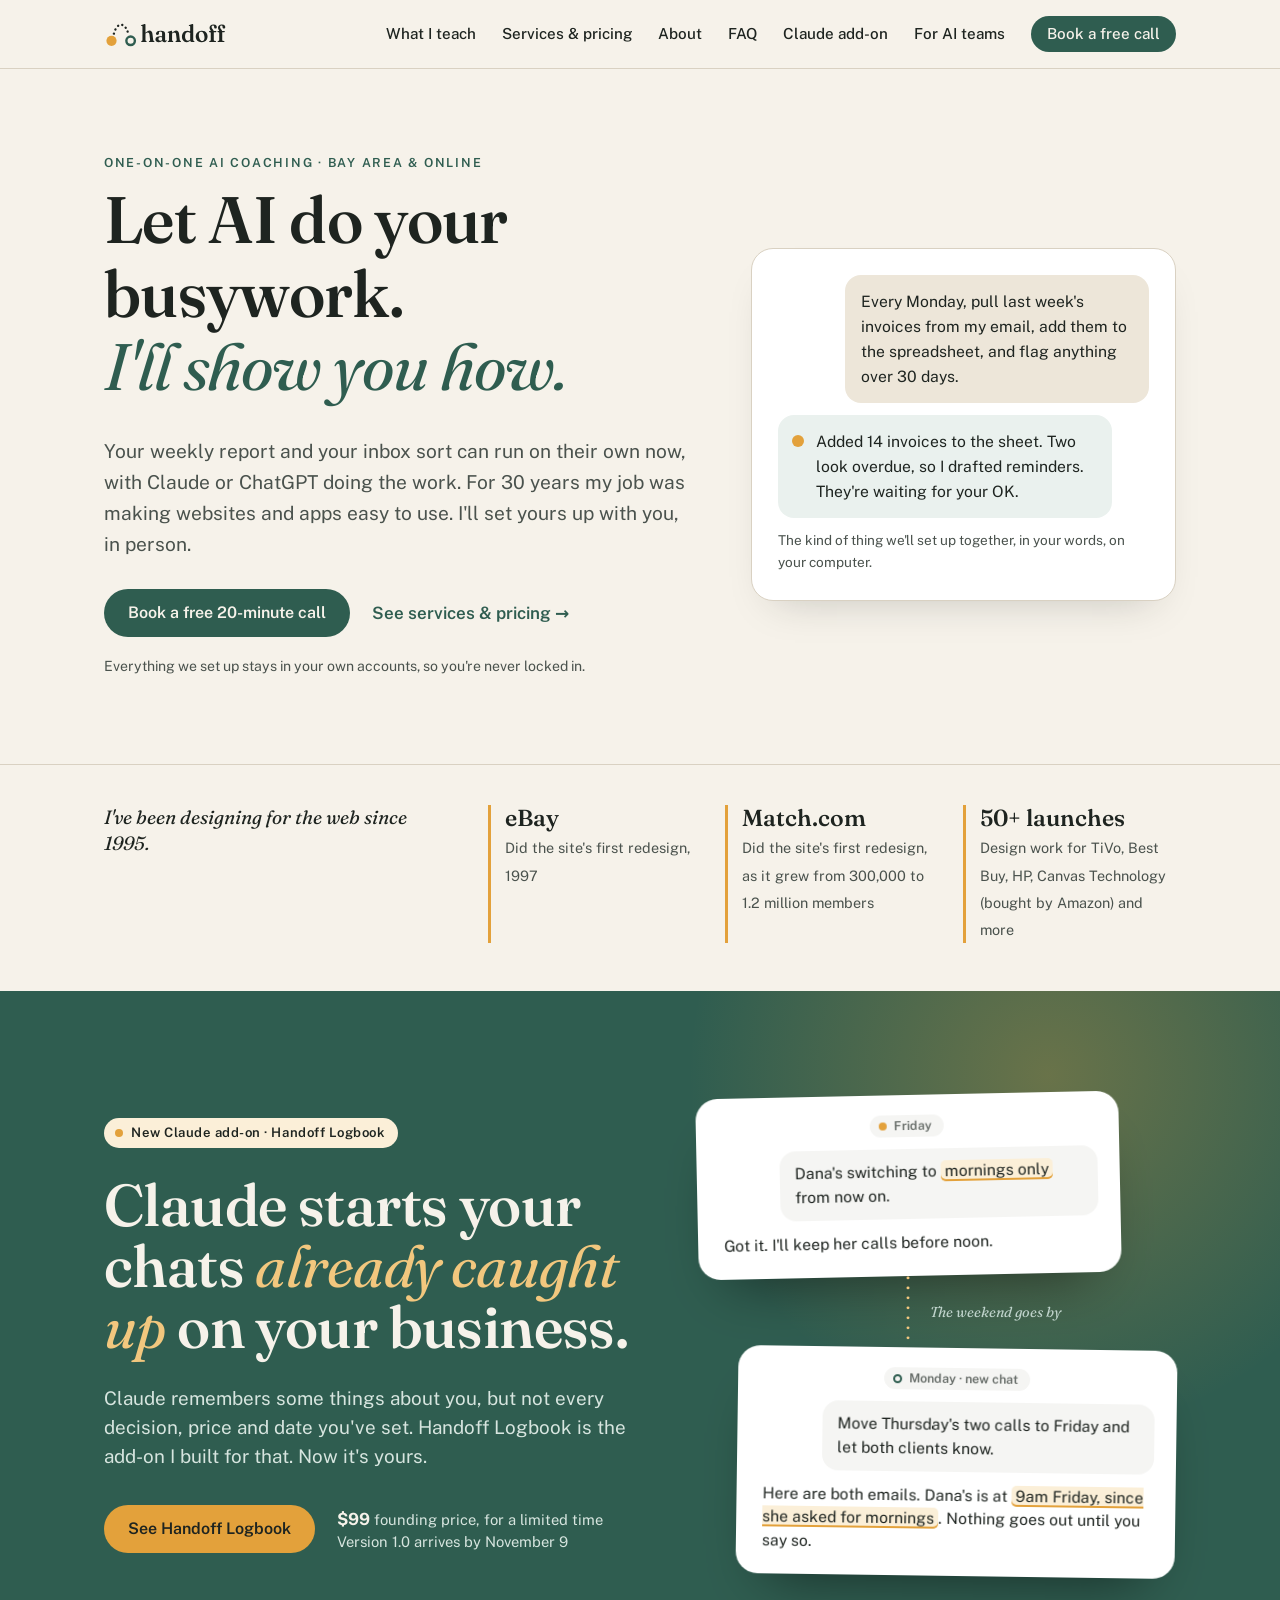
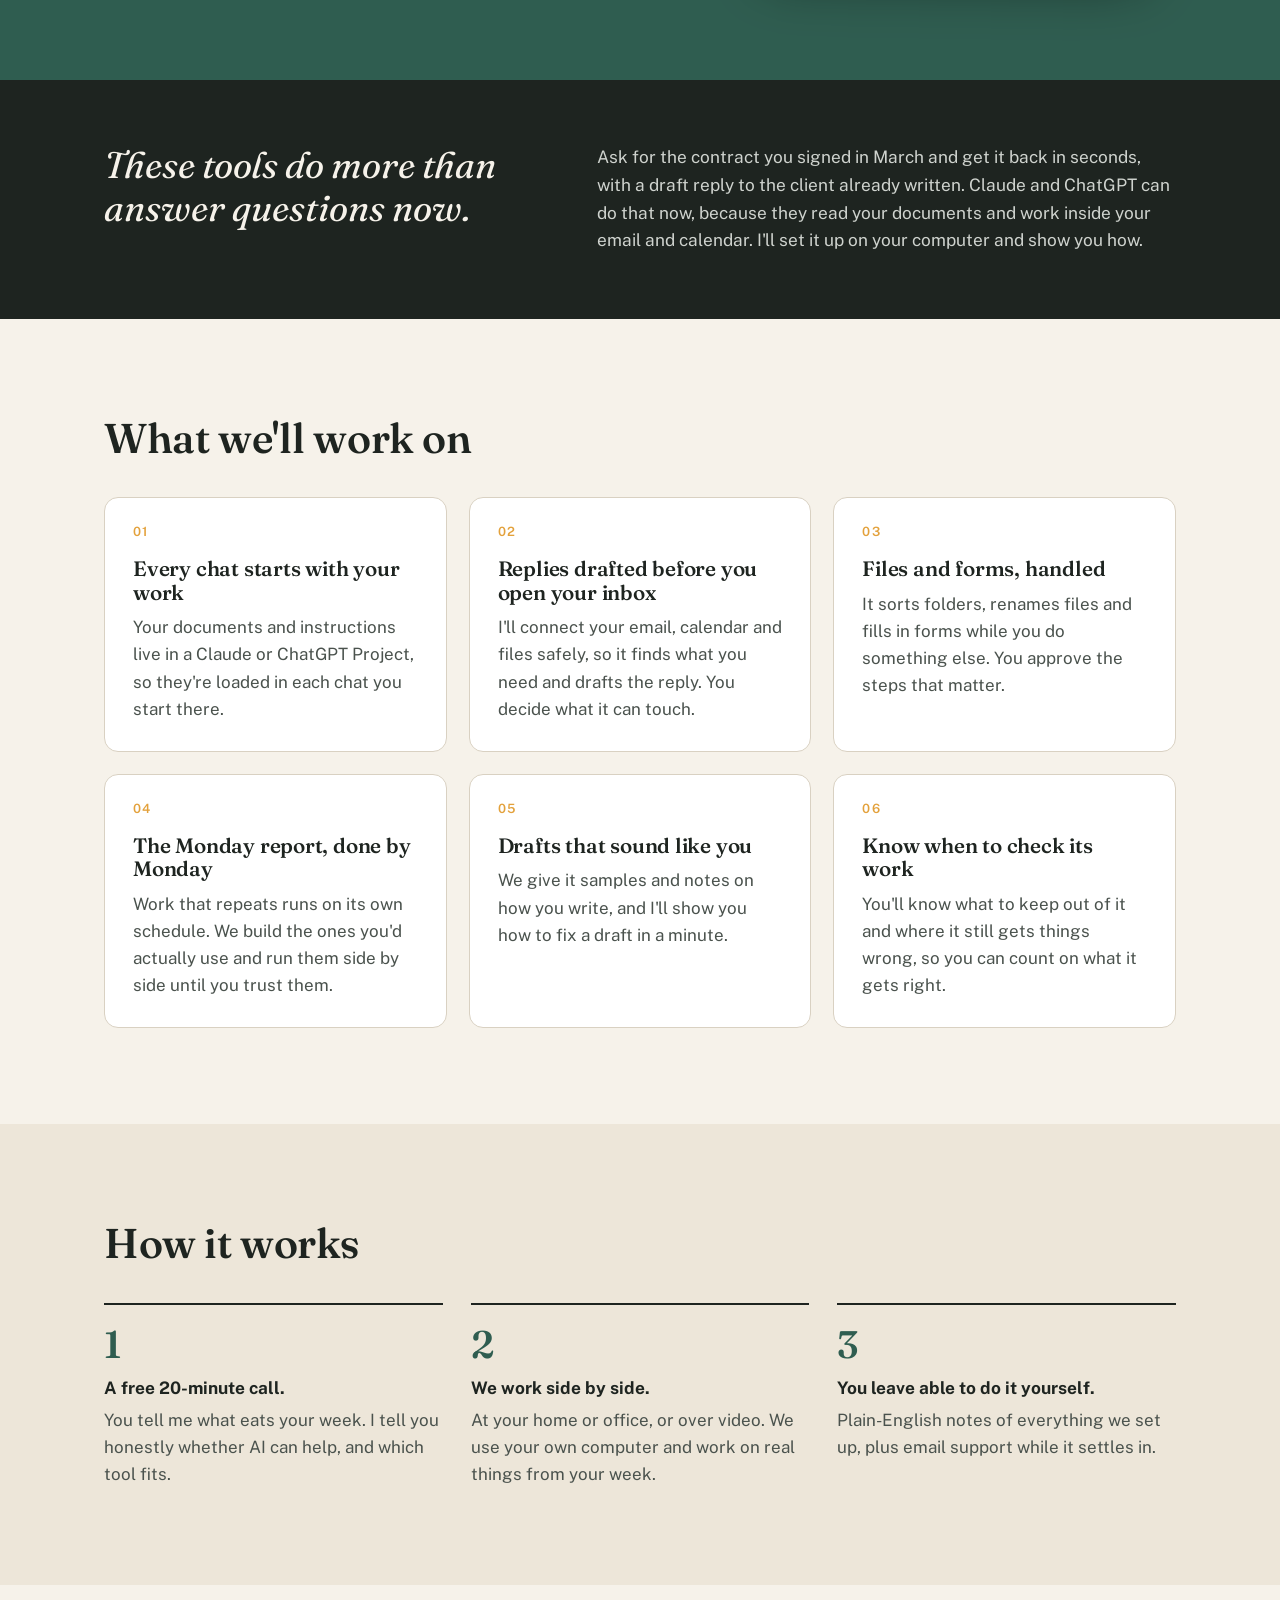
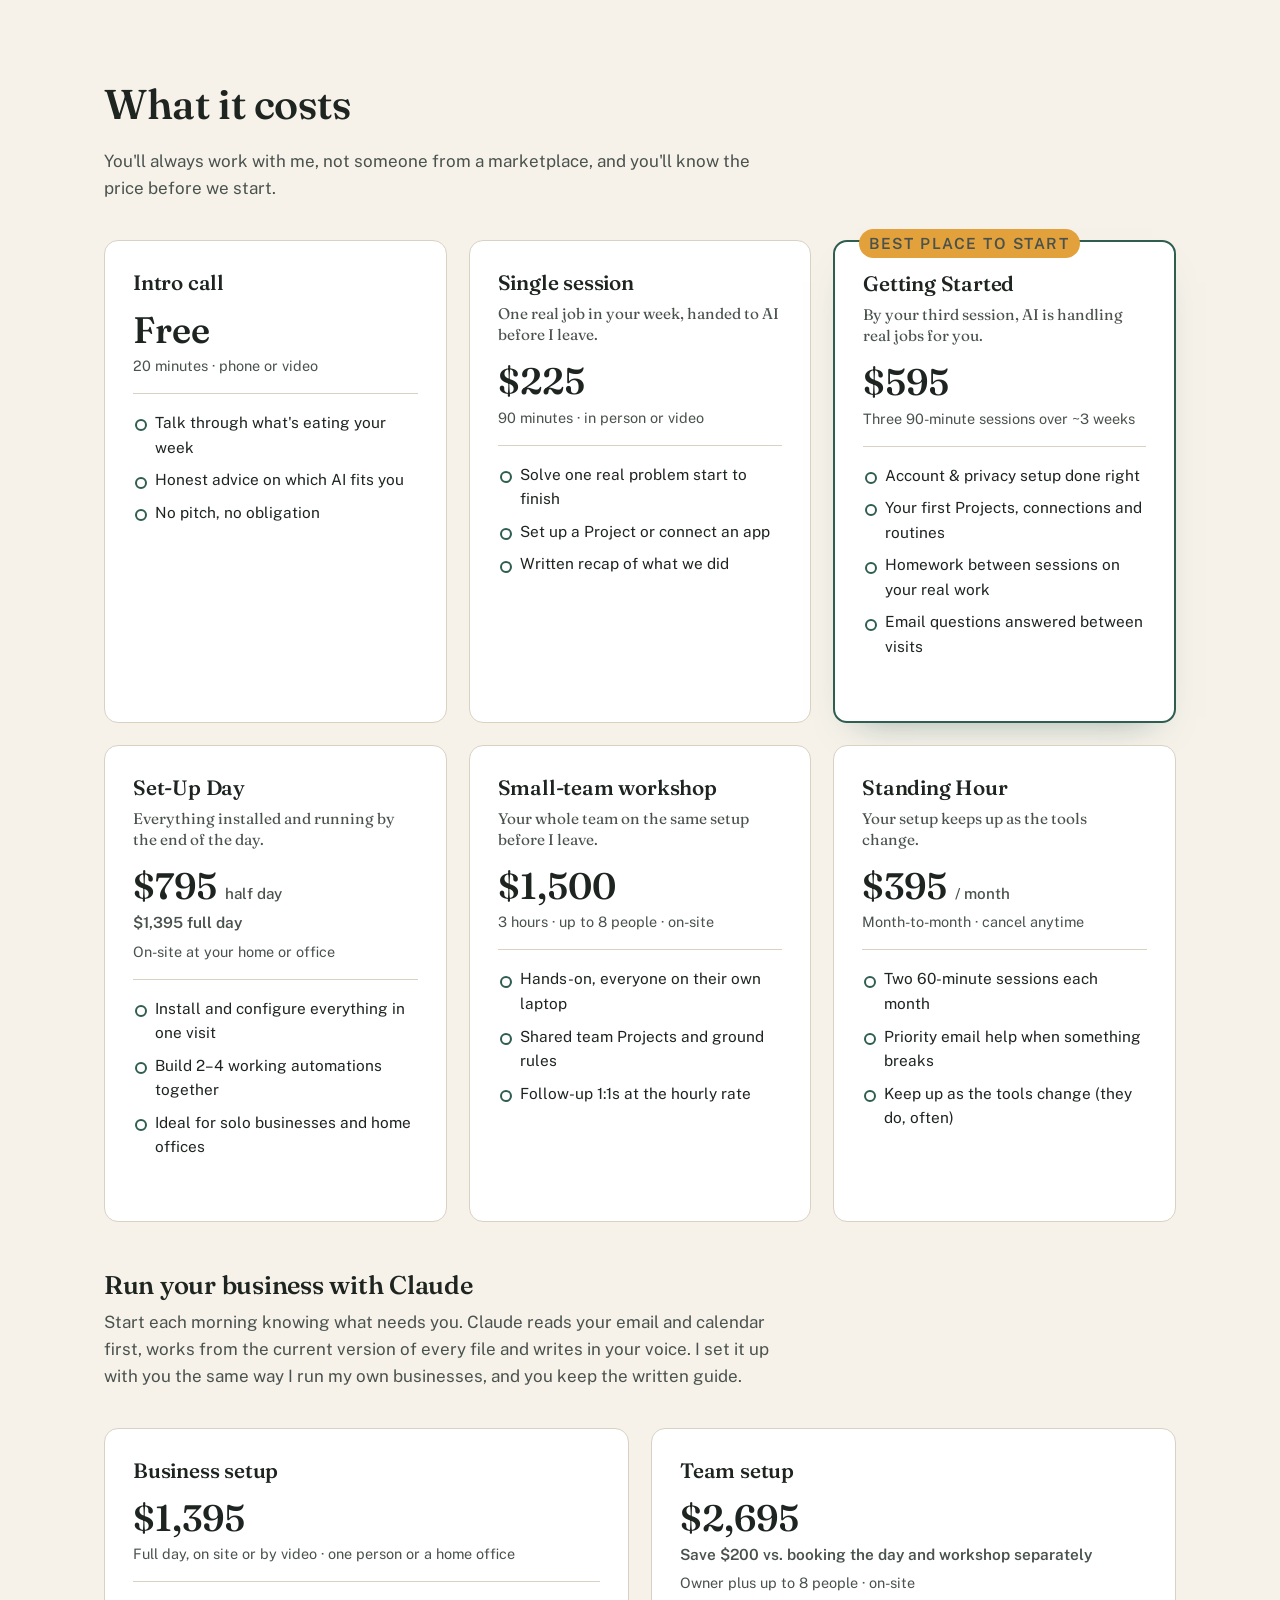
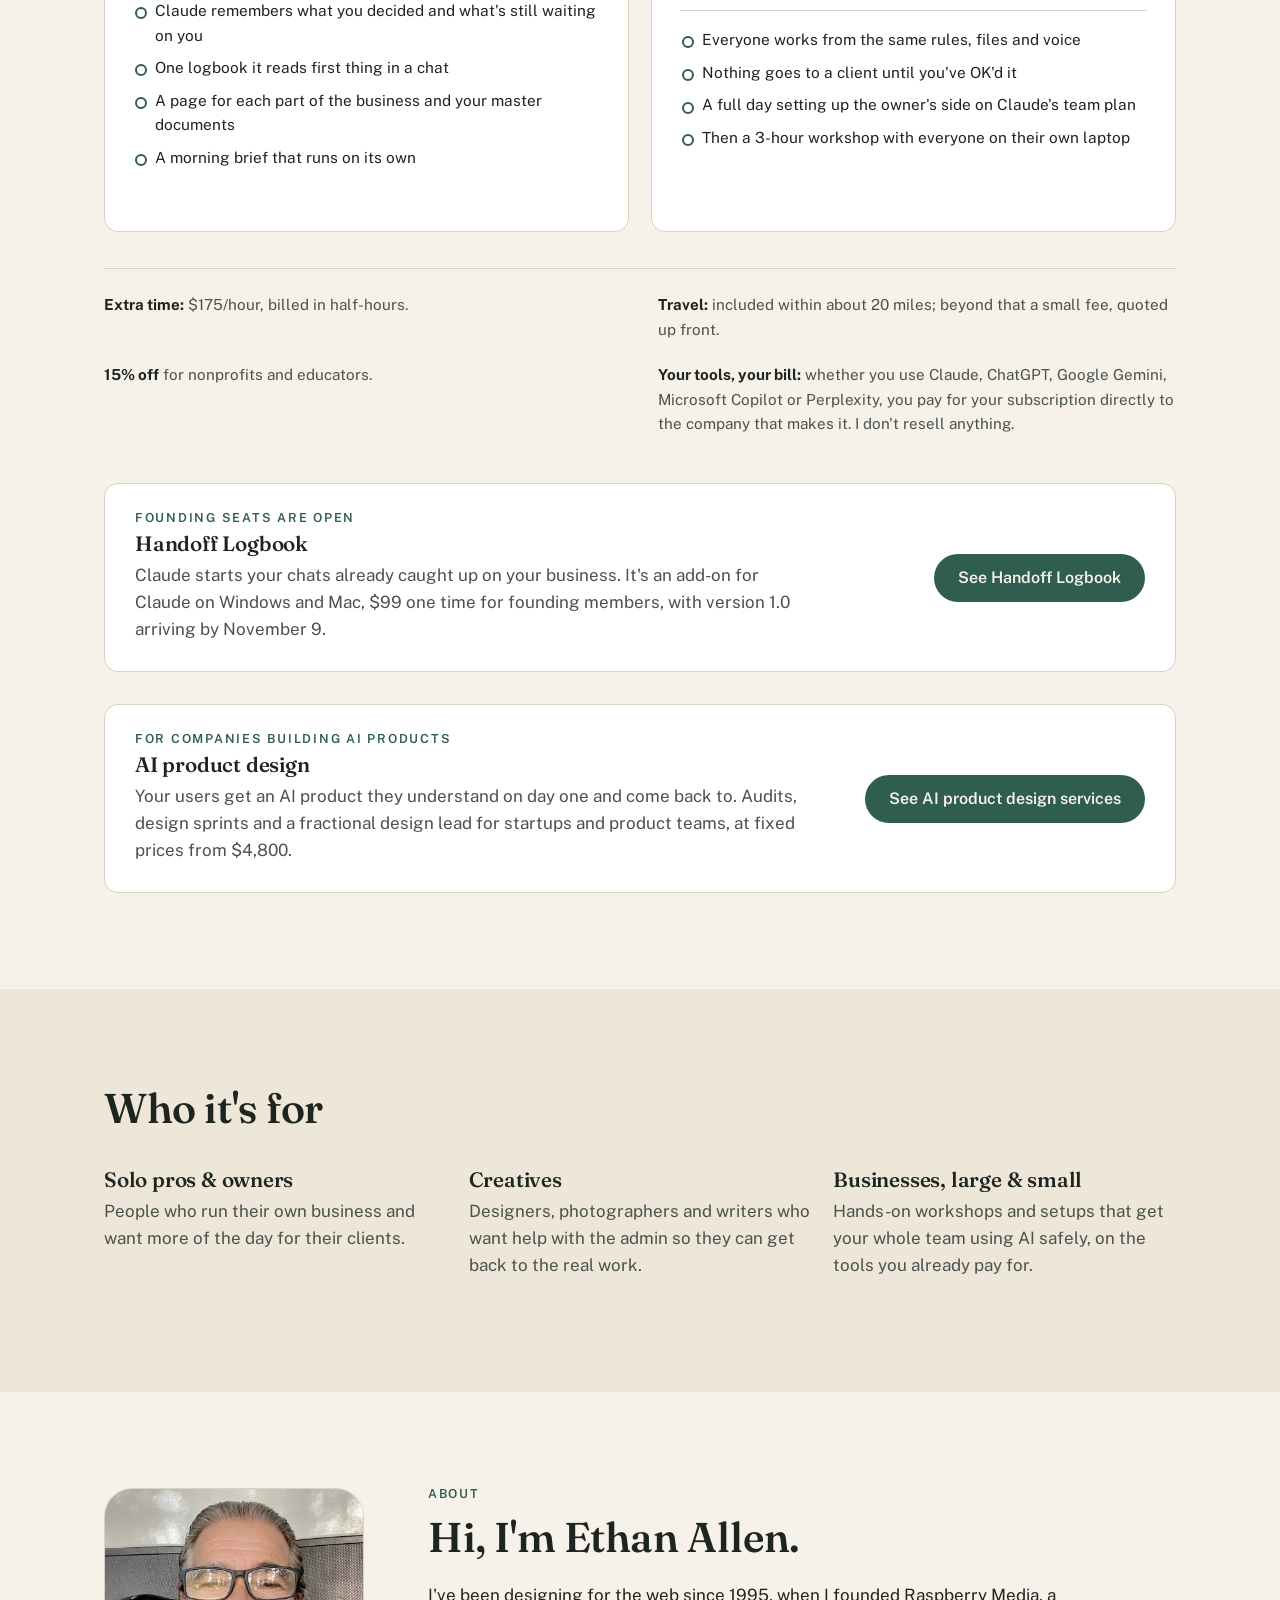
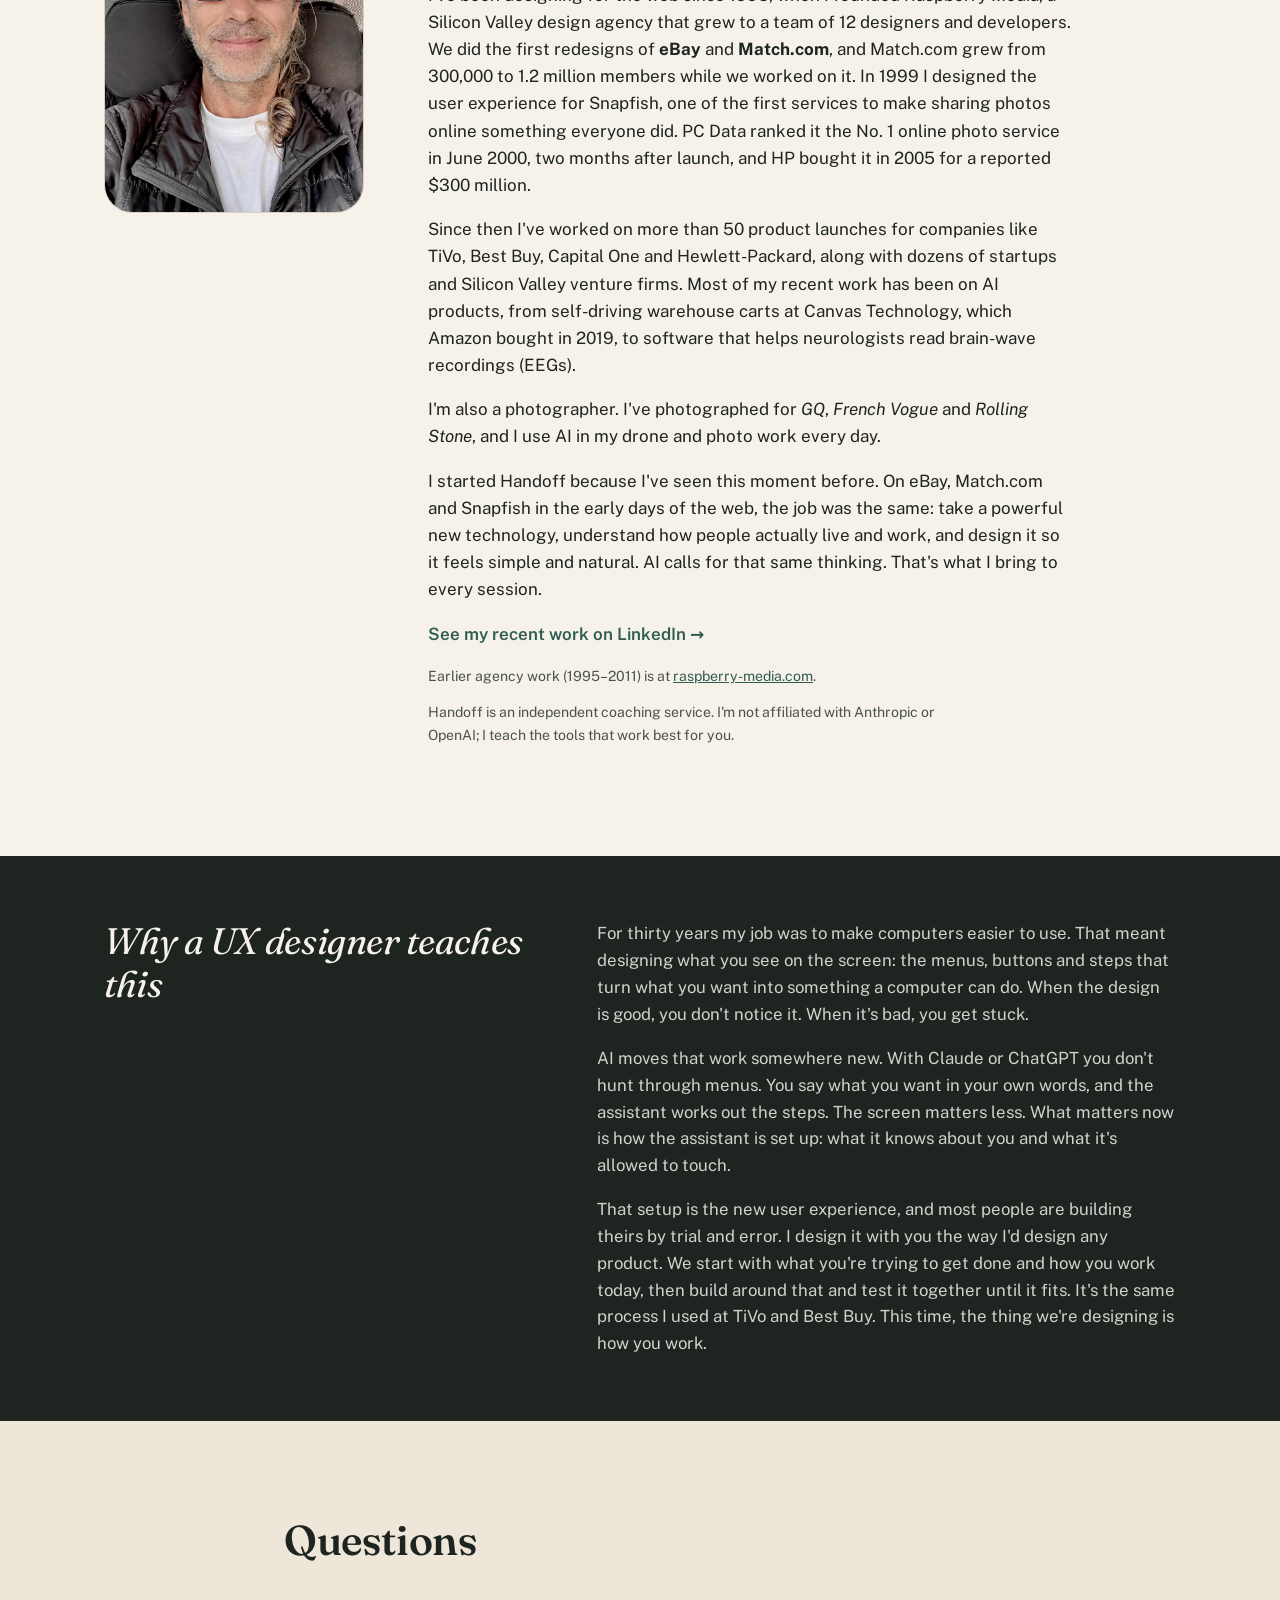
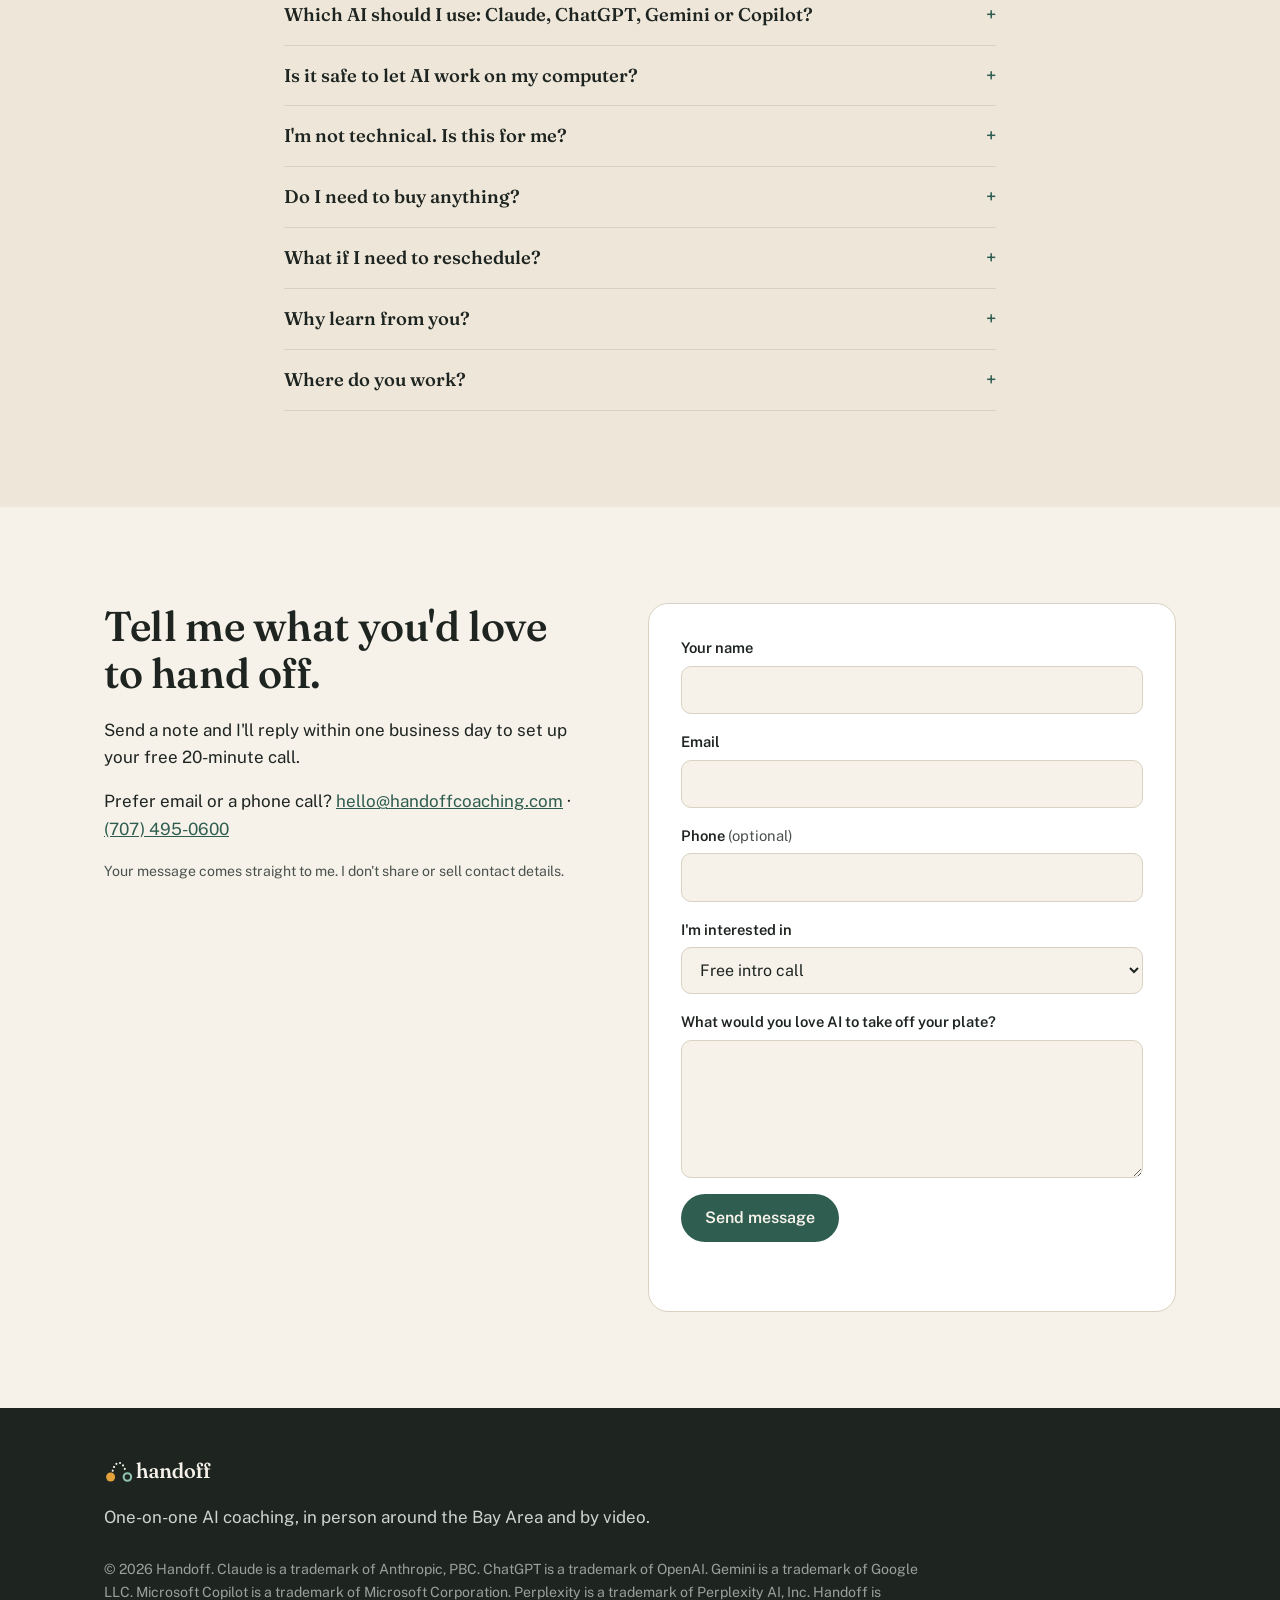
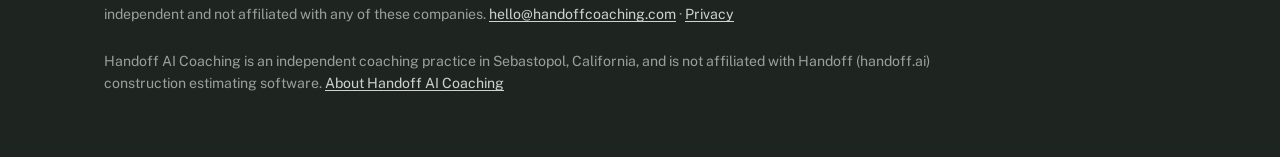
==== commit 8263e8b7: "Logbook: works on Windows and Mac; drop Python and on-your-Mac log claims (hooks run inside Claude) " ====
--- a/index.html
+++ b/index.html
@@ -93,6 +93,22 @@
     },
     {
      "@type": "Offer",
+     "name": "Handoff Logbook founding seat",
+     "price": "99.00",
+     "priceCurrency": "USD",
+     "availability": "https://schema.org/PreOrder",
+     "url": "https://handoffcoaching.com/logbook.html",
+     "itemOffered": {
+      "@type": "SoftwareApplication",
+      "@id": "https://handoffcoaching.com/logbook.html#product",
+      "name": "Handoff Logbook",
+      "applicationCategory": "BusinessApplication",
+      "operatingSystem": "Windows, macOS",
+      "url": "https://handoffcoaching.com/logbook.html"
+     }
+    },
+    {
+     "@type": "Offer",
      "itemOffered": {
       "@type": "Service",
       "name": "AI product design: UX audit, design sprint, fractional design lead",
@@ -392,7 +408,7 @@
         <div>
           <p class="eyebrow">Founding seats are open</p>
           <h3>Handoff Logbook</h3>
-          <p>Claude starts your chats already caught up on your business. It's an add-on for Claude on a Mac, $99 one time for founding members, with version 1.0 arriving by November 9.</p>
+          <p>Claude starts your chats already caught up on your business. It's an add-on for Claude on Windows and Mac, $99 one time for founding members, with version 1.0 arriving by November 9.</p>
         </div>
         <a href="logbook.html" class="btn" data-cta="home_services_logbook">See Handoff Logbook</a>
       </aside>
--- a/styles.css
+++ b/styles.css
@@ -41,7 +41,10 @@
 /* Header */
 .site-header{position:sticky;top:0;z-index:10;background:rgba(246,242,234,.92);backdrop-filter:blur(8px);border-bottom:1px solid var(--line)}
 .header-inner{display:flex;align-items:center;justify-content:space-between;height:68px;gap:16px}
-.brand img{height:34px;width:auto}
+.brand{display:inline-flex;align-items:center;align-self:stretch;padding:0 14px;margin-left:-14px;cursor:pointer}
+.brand,.brand *{cursor:pointer}
+.brand img{height:34px;width:auto;pointer-events:none}
+.nav a[aria-current="page"]:not(.btn){color:var(--green);text-decoration:underline;text-decoration-color:var(--amber);text-decoration-thickness:2px;text-underline-offset:6px}
 .nav{display:flex;align-items:center;gap:26px}
 .nav a{color:var(--ink);text-decoration:none;font-size:.95rem;font-weight:500}
 .nav a.btn{color:var(--paper)}
@@ -212,6 +215,7 @@
 .lp-header-cta{opacity:0;visibility:hidden;transition:opacity .2s ease,visibility .2s}
 .lp-header-cta.show{opacity:1;visibility:visible}
 .lp-sticky{display:none}
+@media (max-width:860px){.lp-nav-cta{display:none}}
 @media (max-width:860px){
   .lp-header-cta{display:none}
   .lp-sticky{display:block;position:fixed;left:16px;right:16px;bottom:16px;z-index:20;transform:translateY(160%);transition:transform .2s ease}
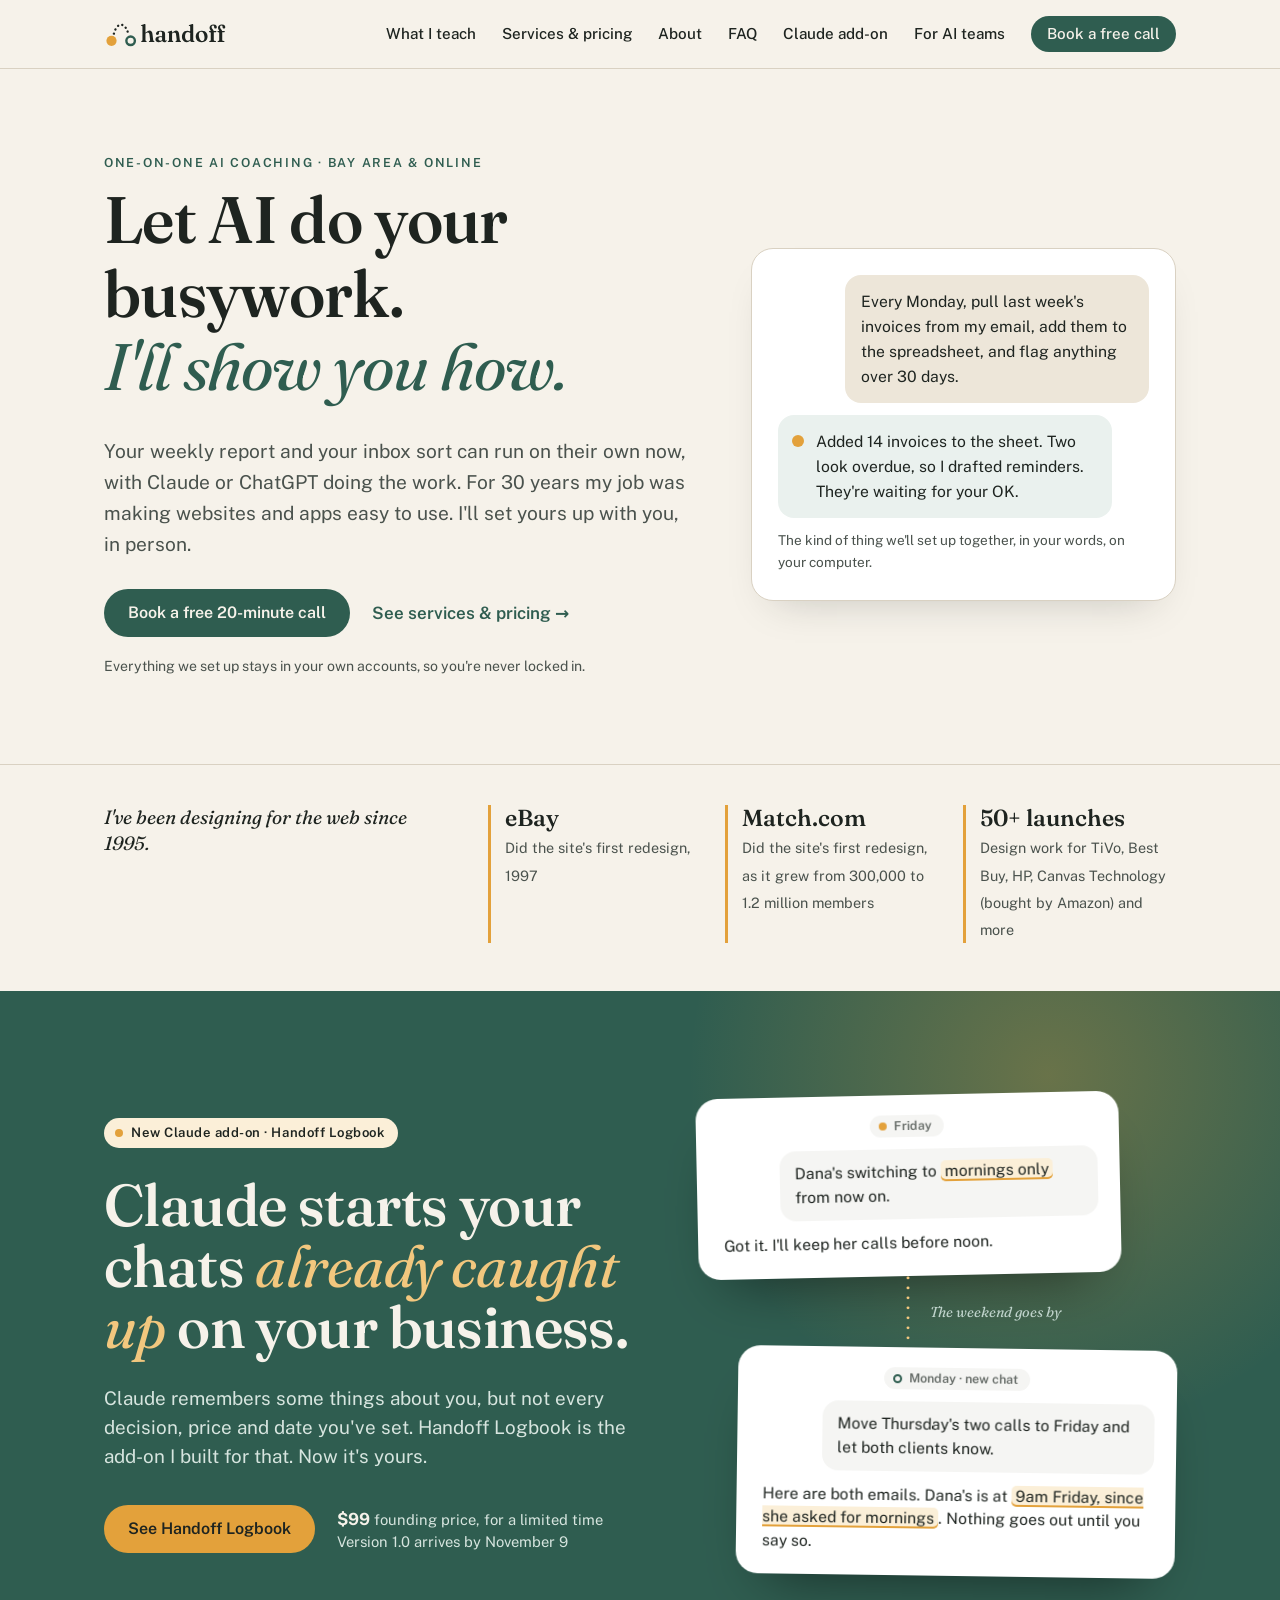
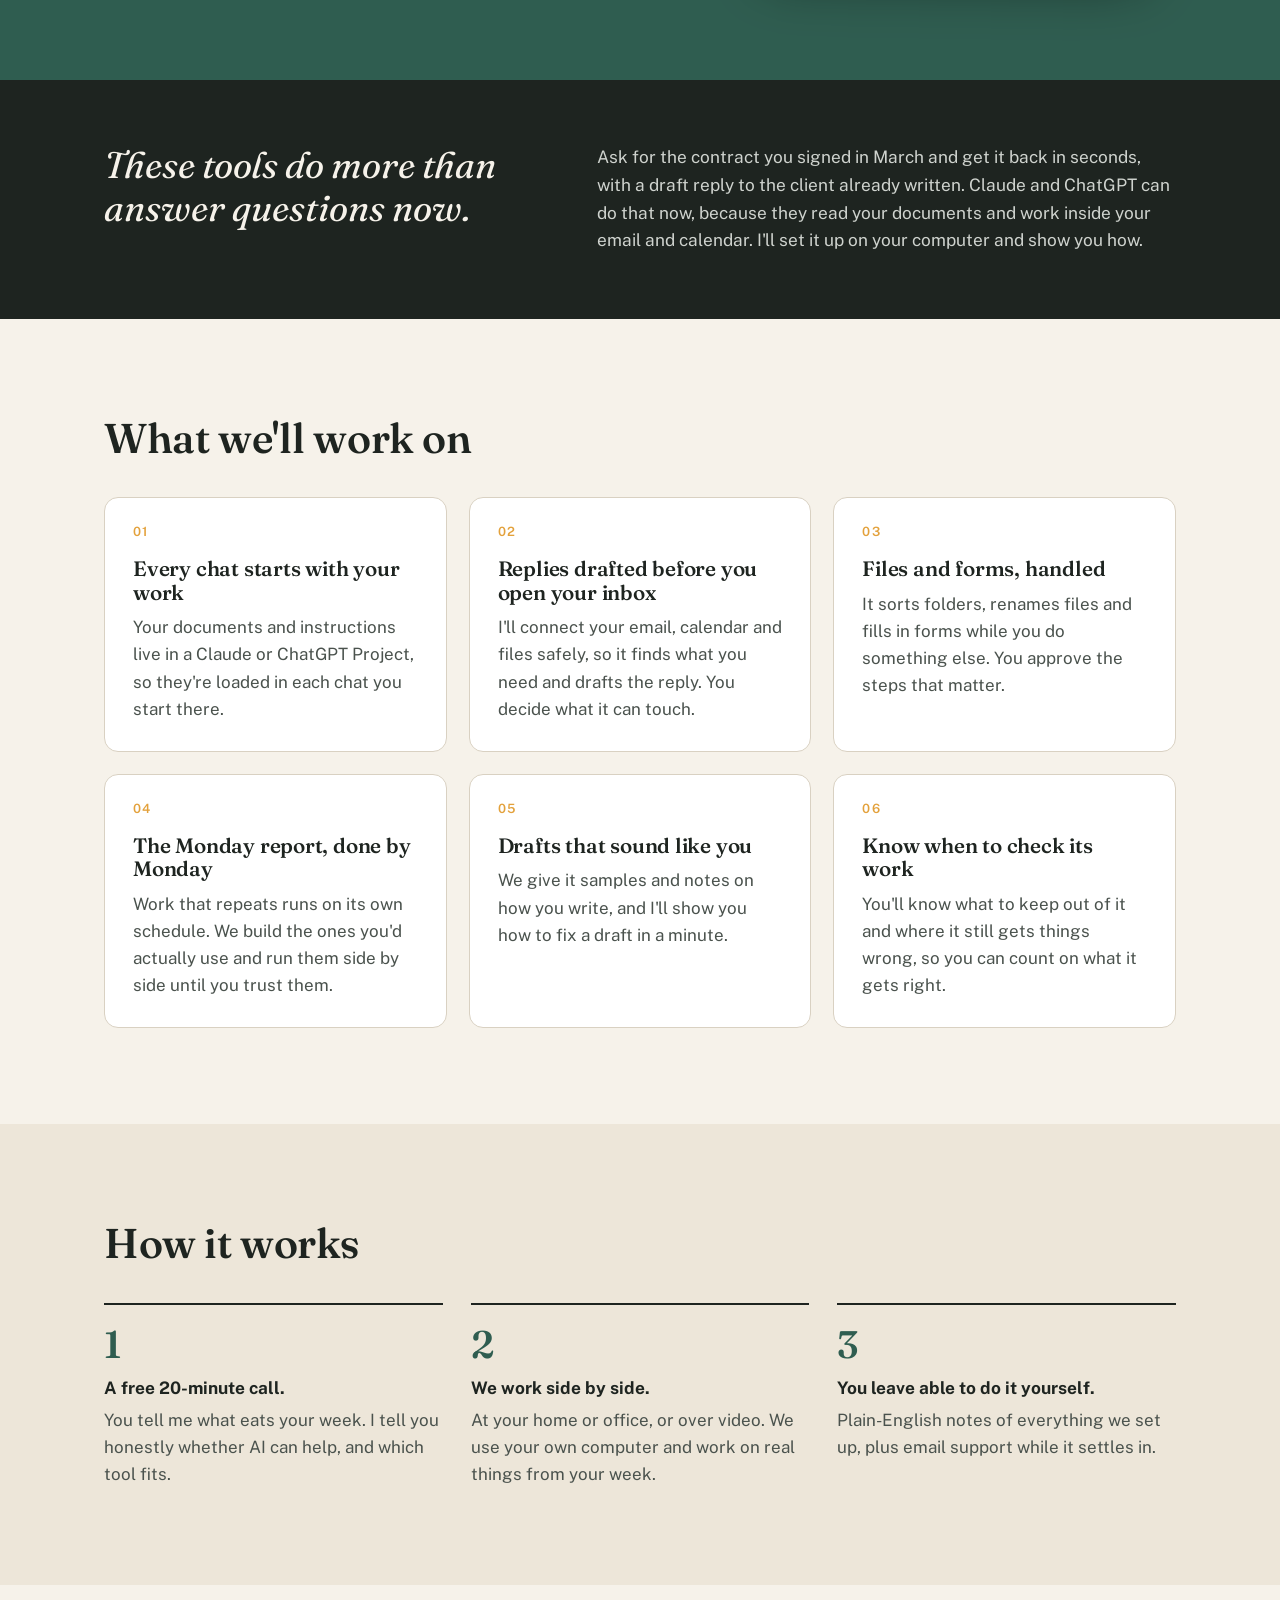
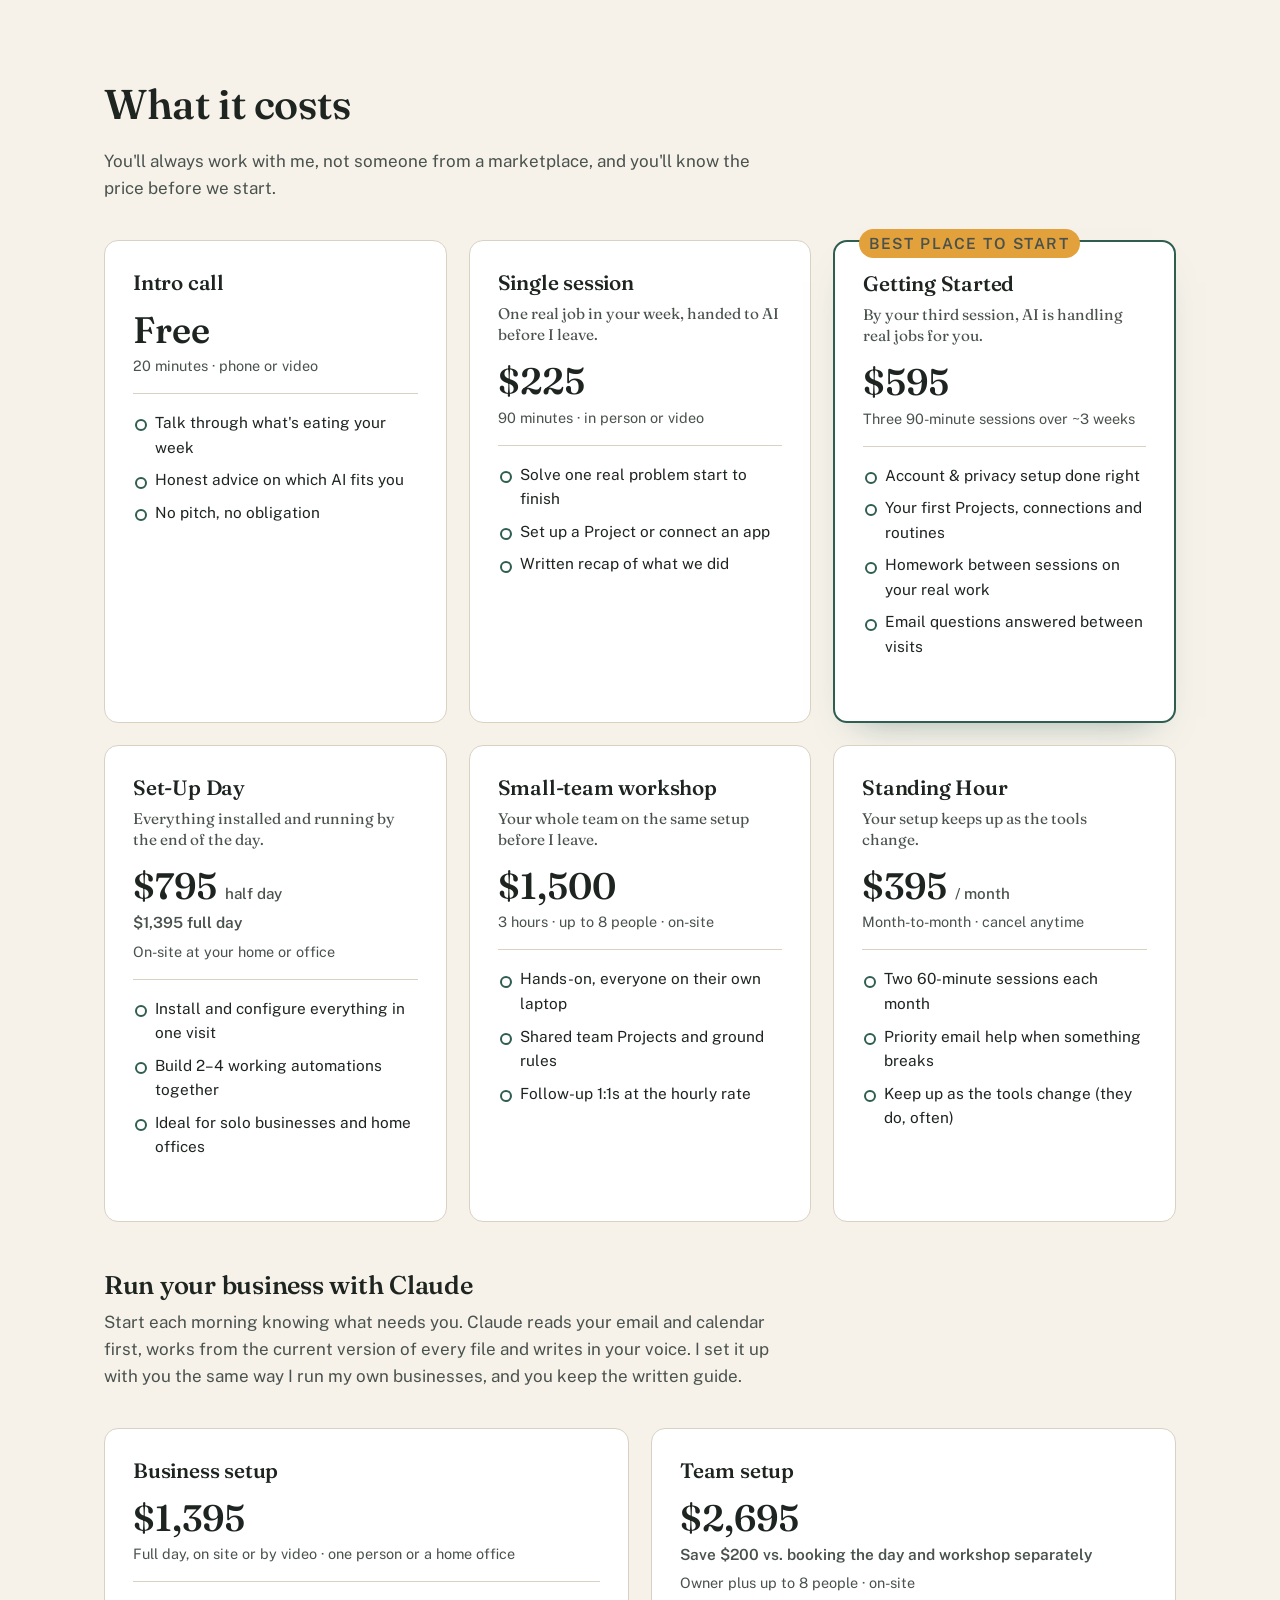
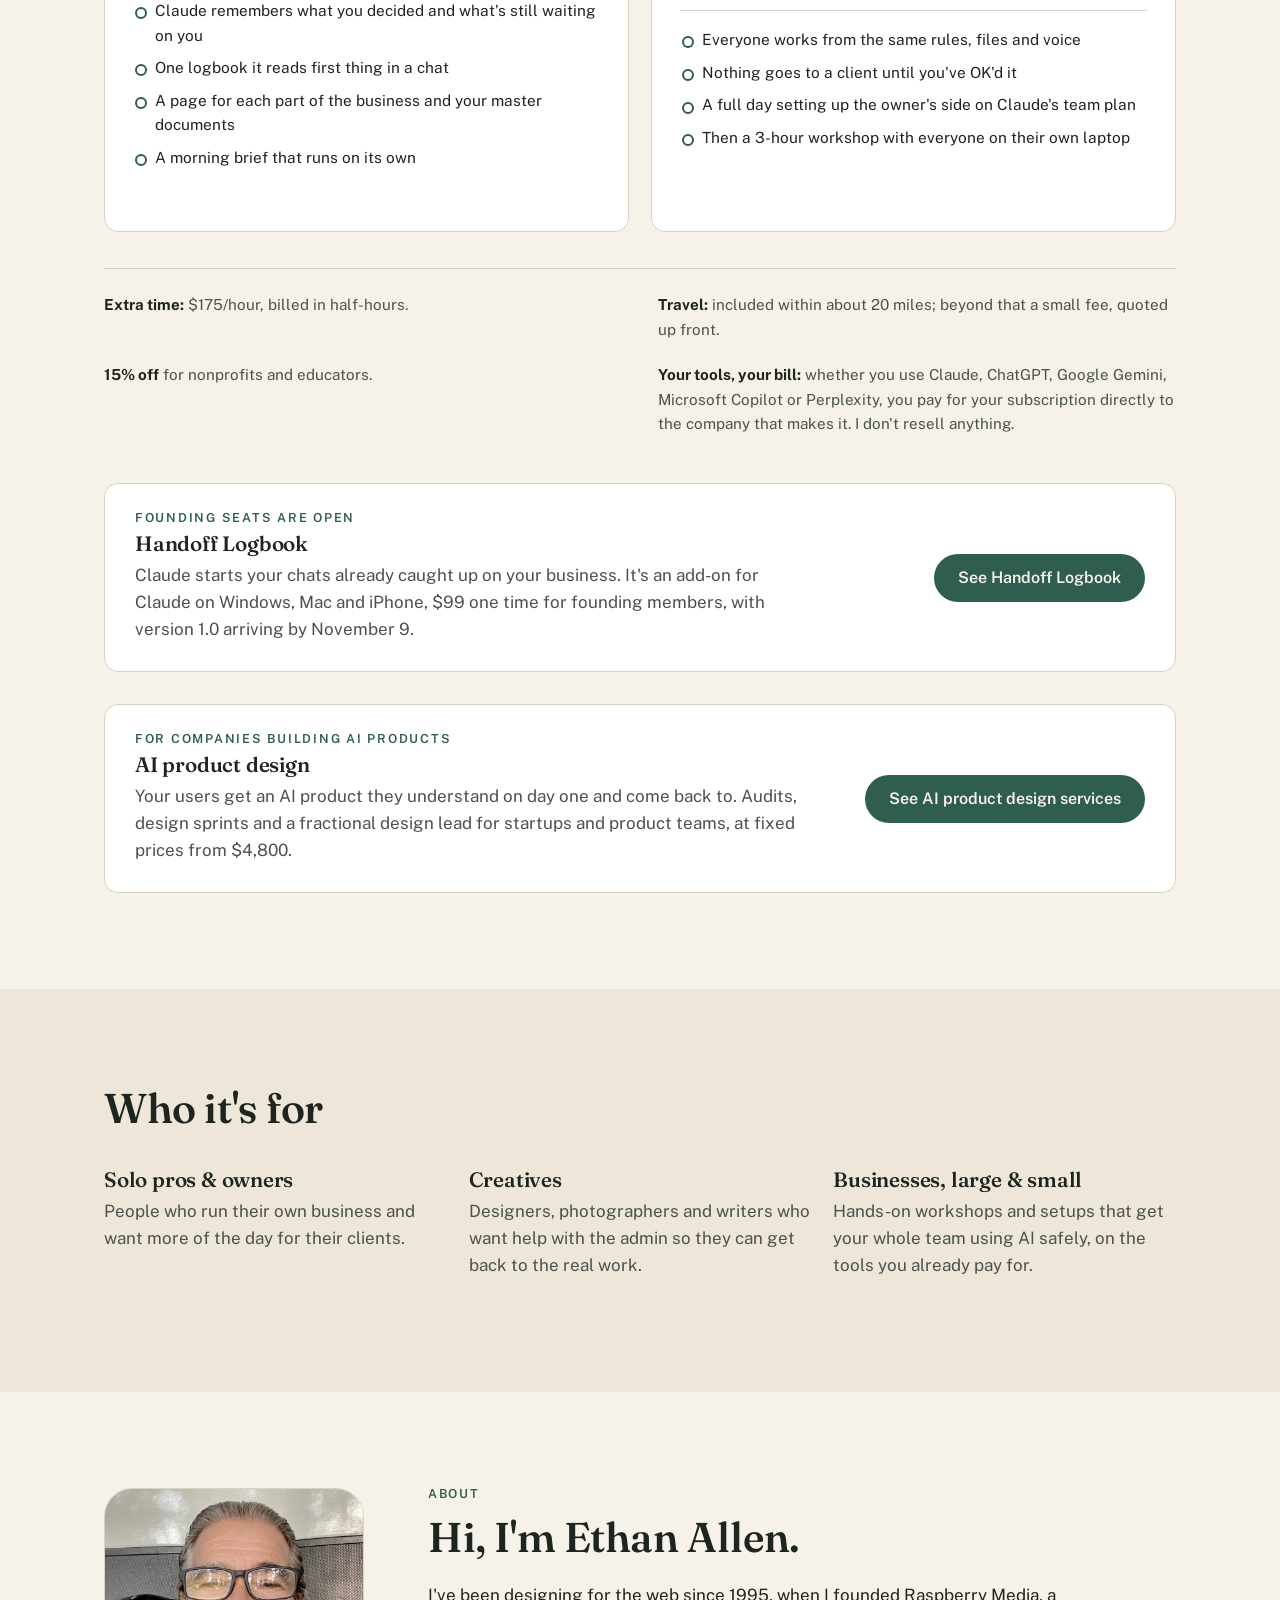
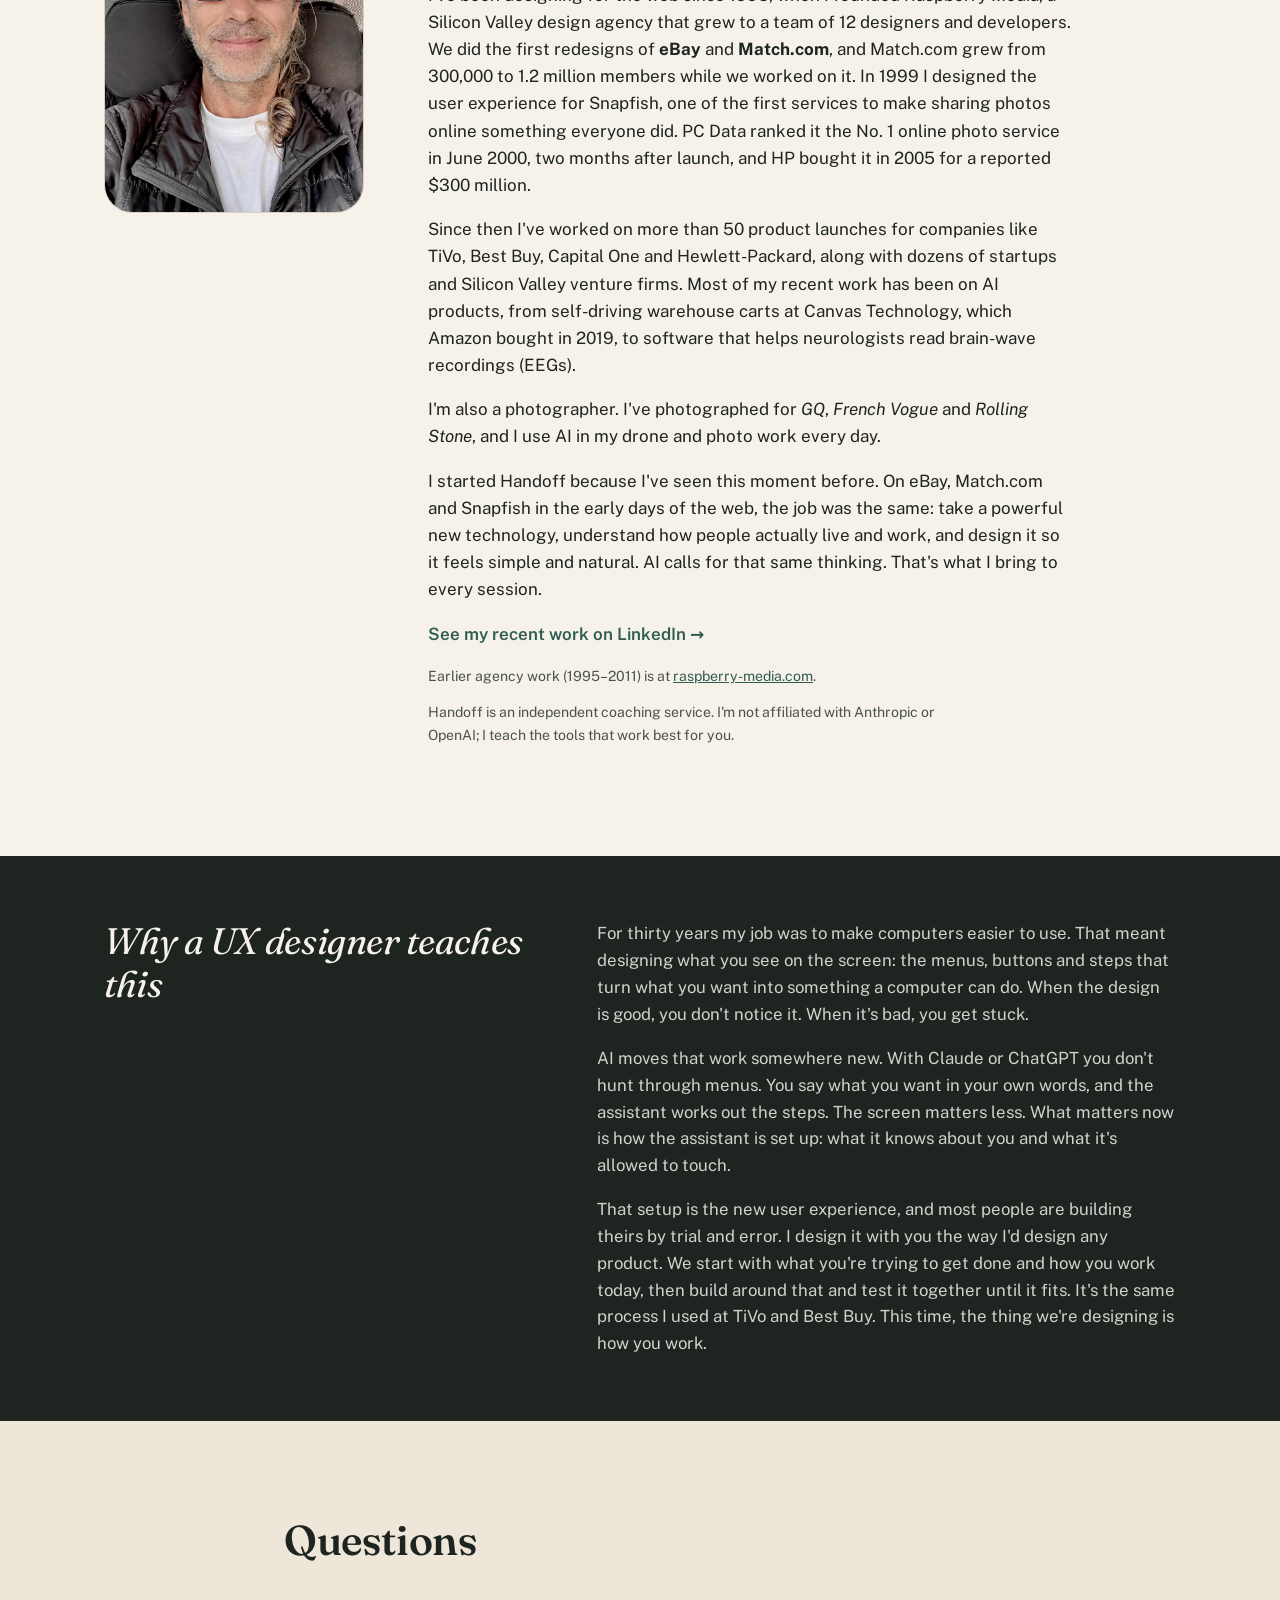
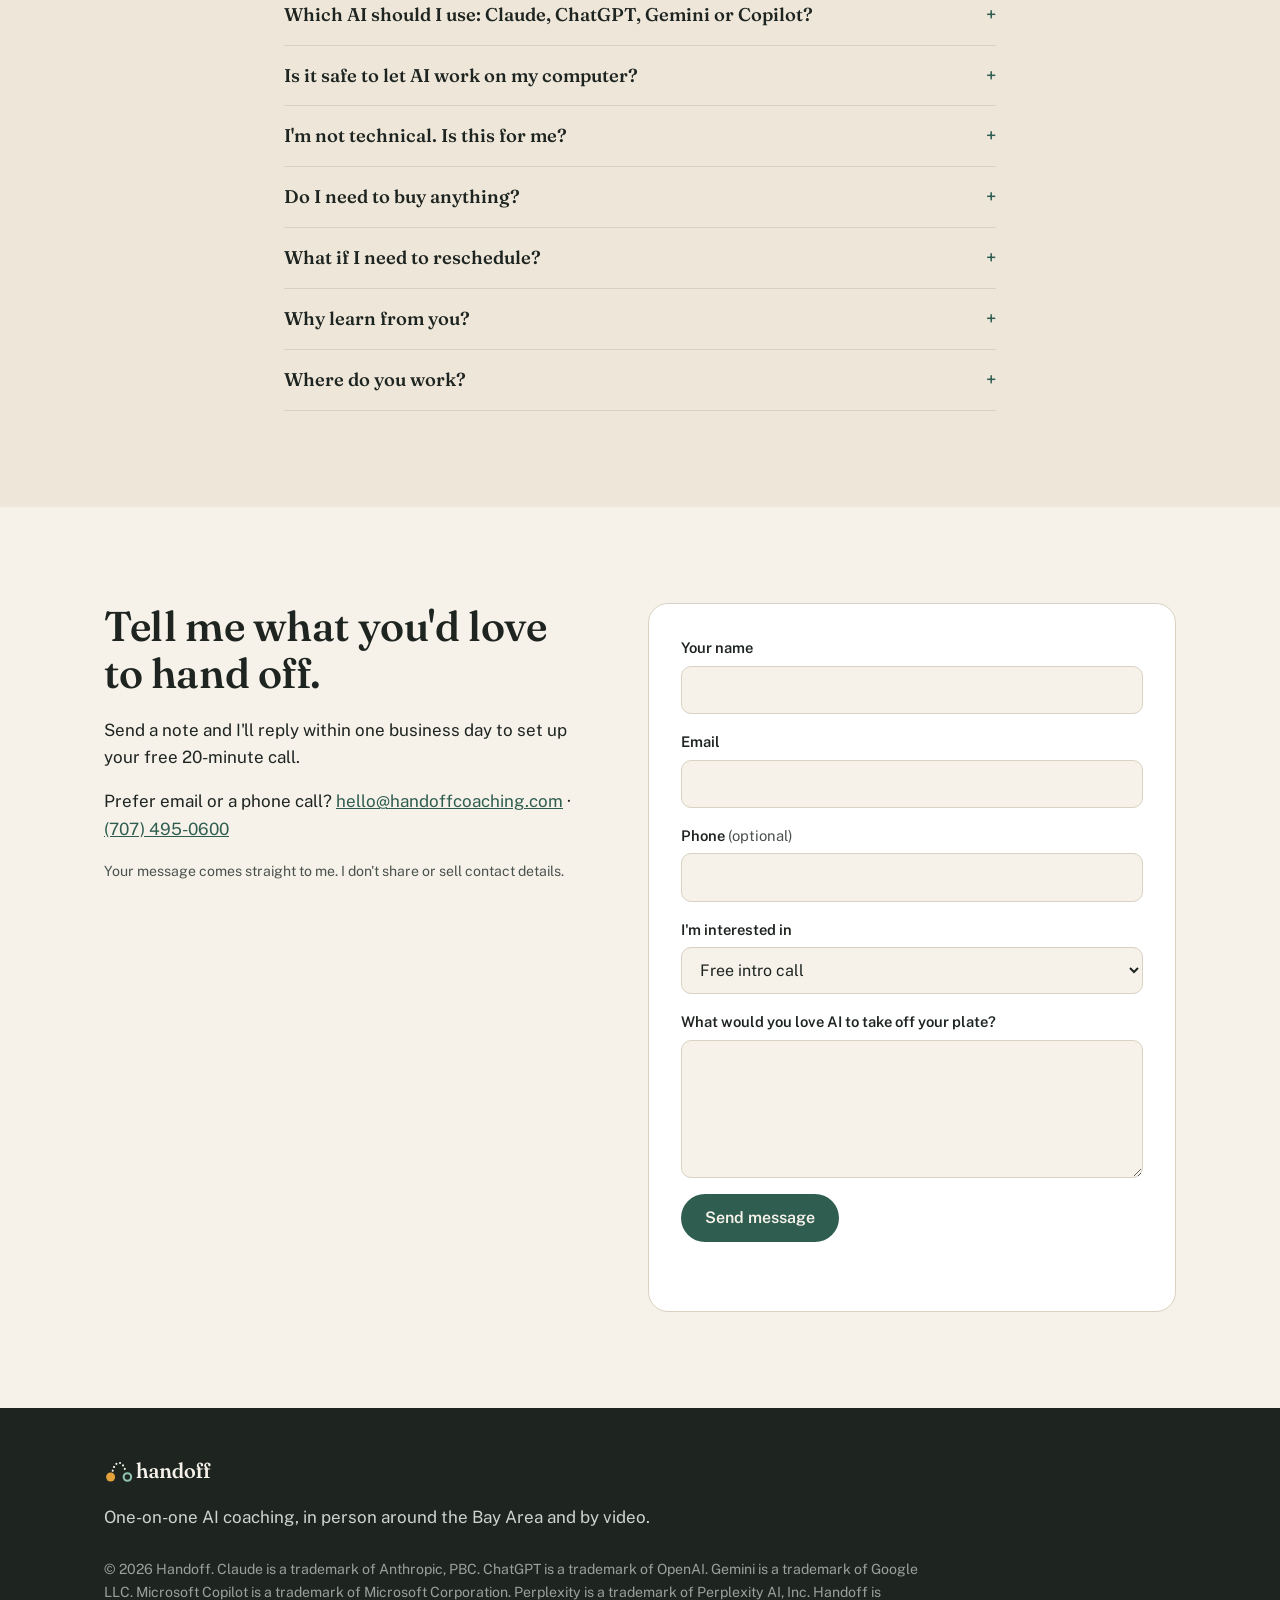
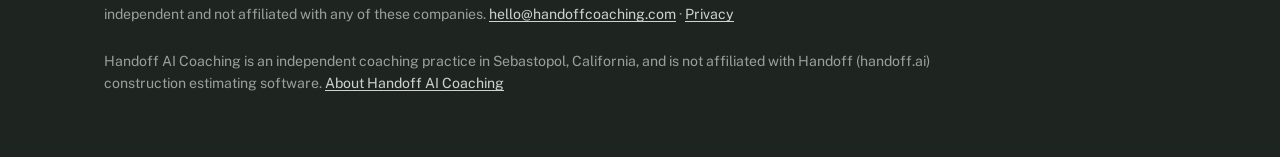
==== commit 7fd5470c: "Logbook: works in the Claude app on Windows, Mac and iPhone (iPhone tested Nov 3; Android not yet) C" ====
--- a/index.html
+++ b/index.html
@@ -103,7 +103,7 @@
       "@id": "https://handoffcoaching.com/logbook.html#product",
       "name": "Handoff Logbook",
       "applicationCategory": "BusinessApplication",
-      "operatingSystem": "Windows, macOS",
+      "operatingSystem": "Windows, macOS, iOS",
       "url": "https://handoffcoaching.com/logbook.html"
      }
     },
@@ -408,7 +408,7 @@
         <div>
           <p class="eyebrow">Founding seats are open</p>
           <h3>Handoff Logbook</h3>
-          <p>Claude starts your chats already caught up on your business. It's an add-on for Claude on Windows and Mac, $99 one time for founding members, with version 1.0 arriving by November 9.</p>
+          <p>Claude starts your chats already caught up on your business. It's an add-on for Claude on Windows, Mac and iPhone, $99 one time for founding members, with version 1.0 arriving by November 9.</p>
         </div>
         <a href="logbook.html" class="btn" data-cta="home_services_logbook">See Handoff Logbook</a>
       </aside>
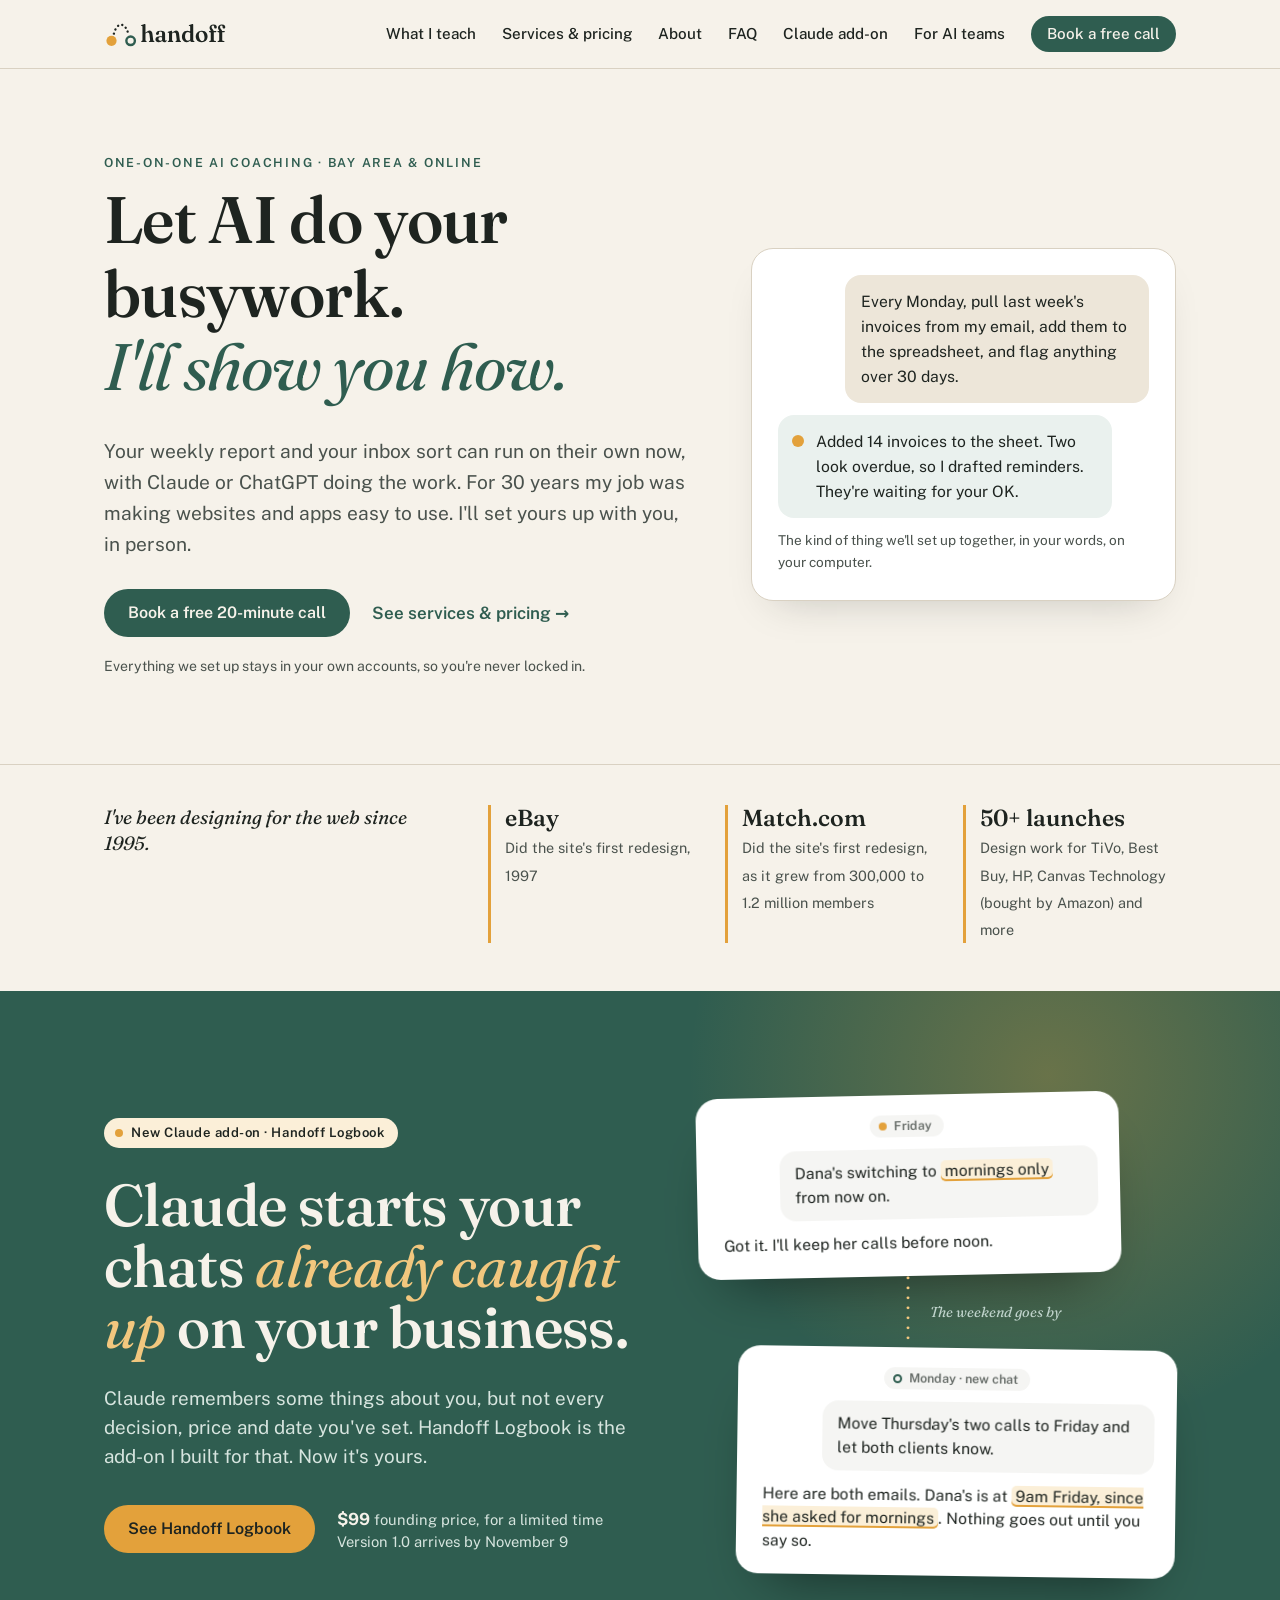
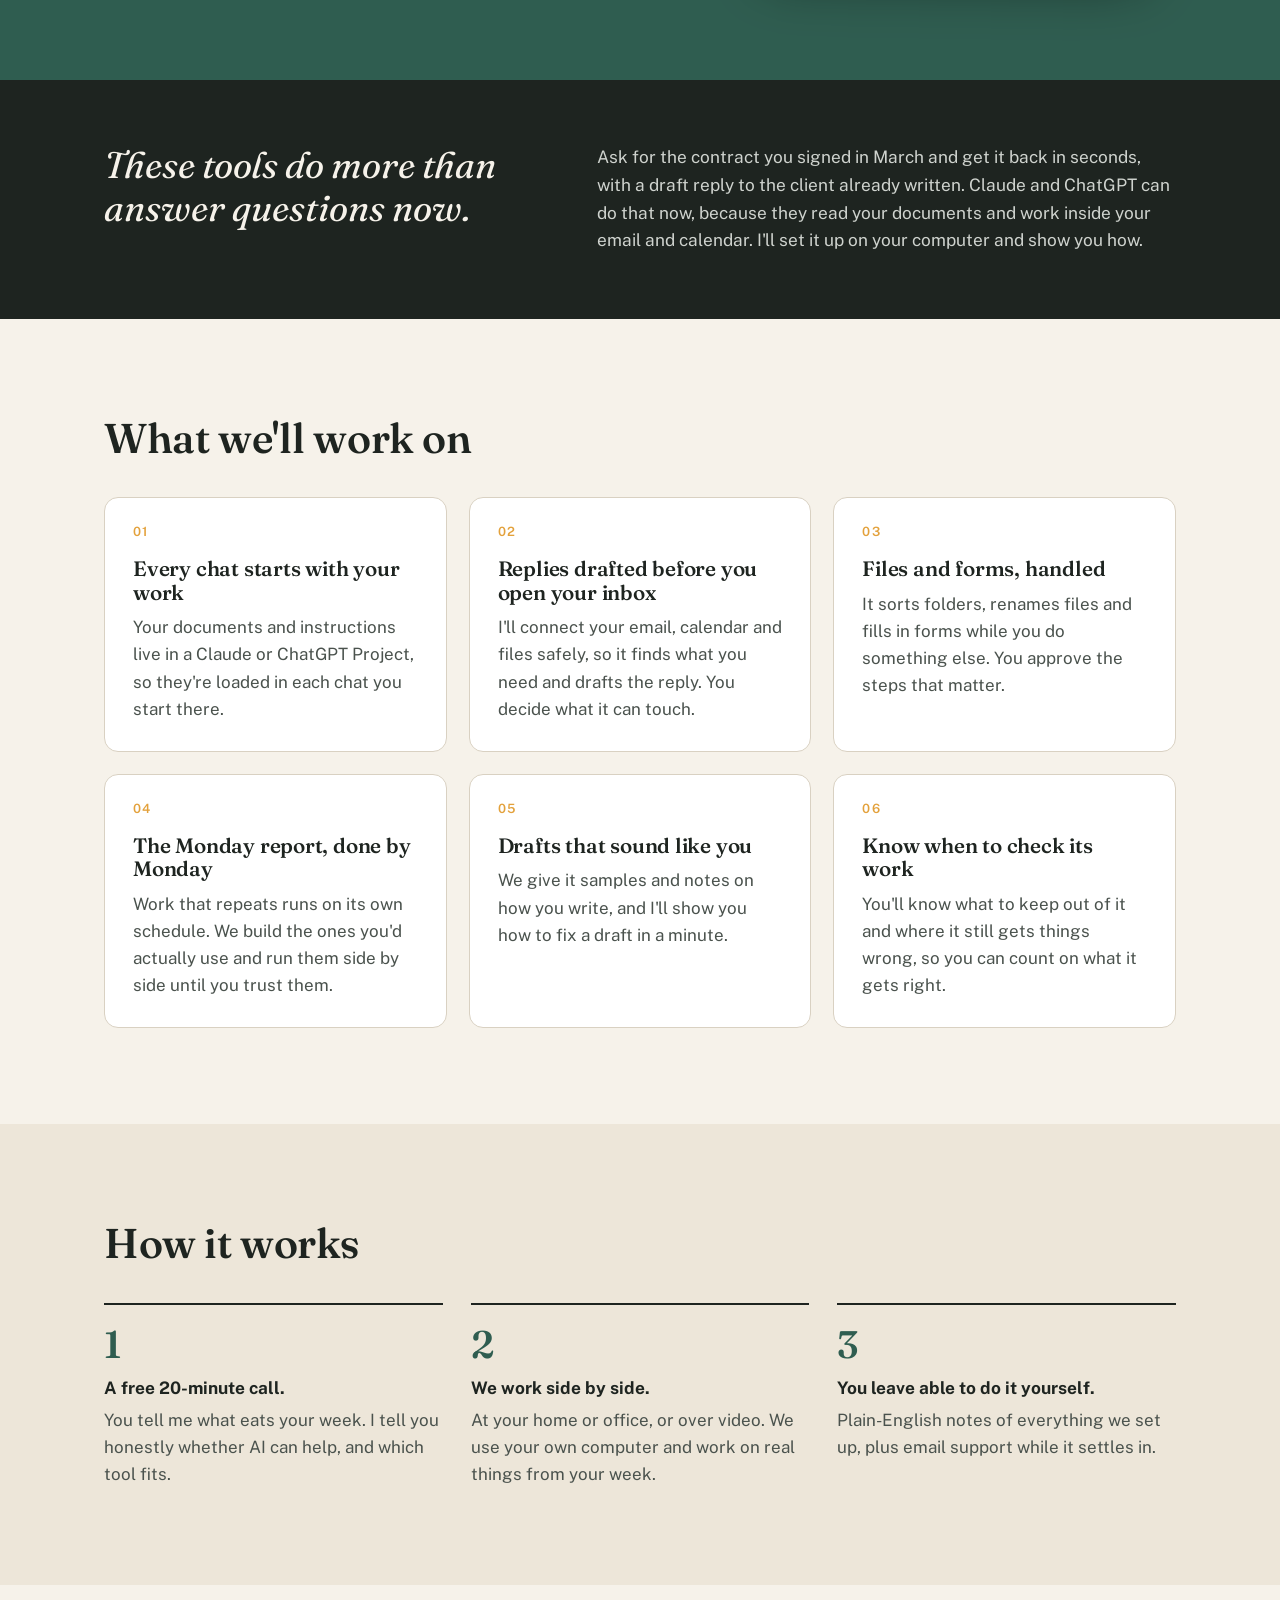
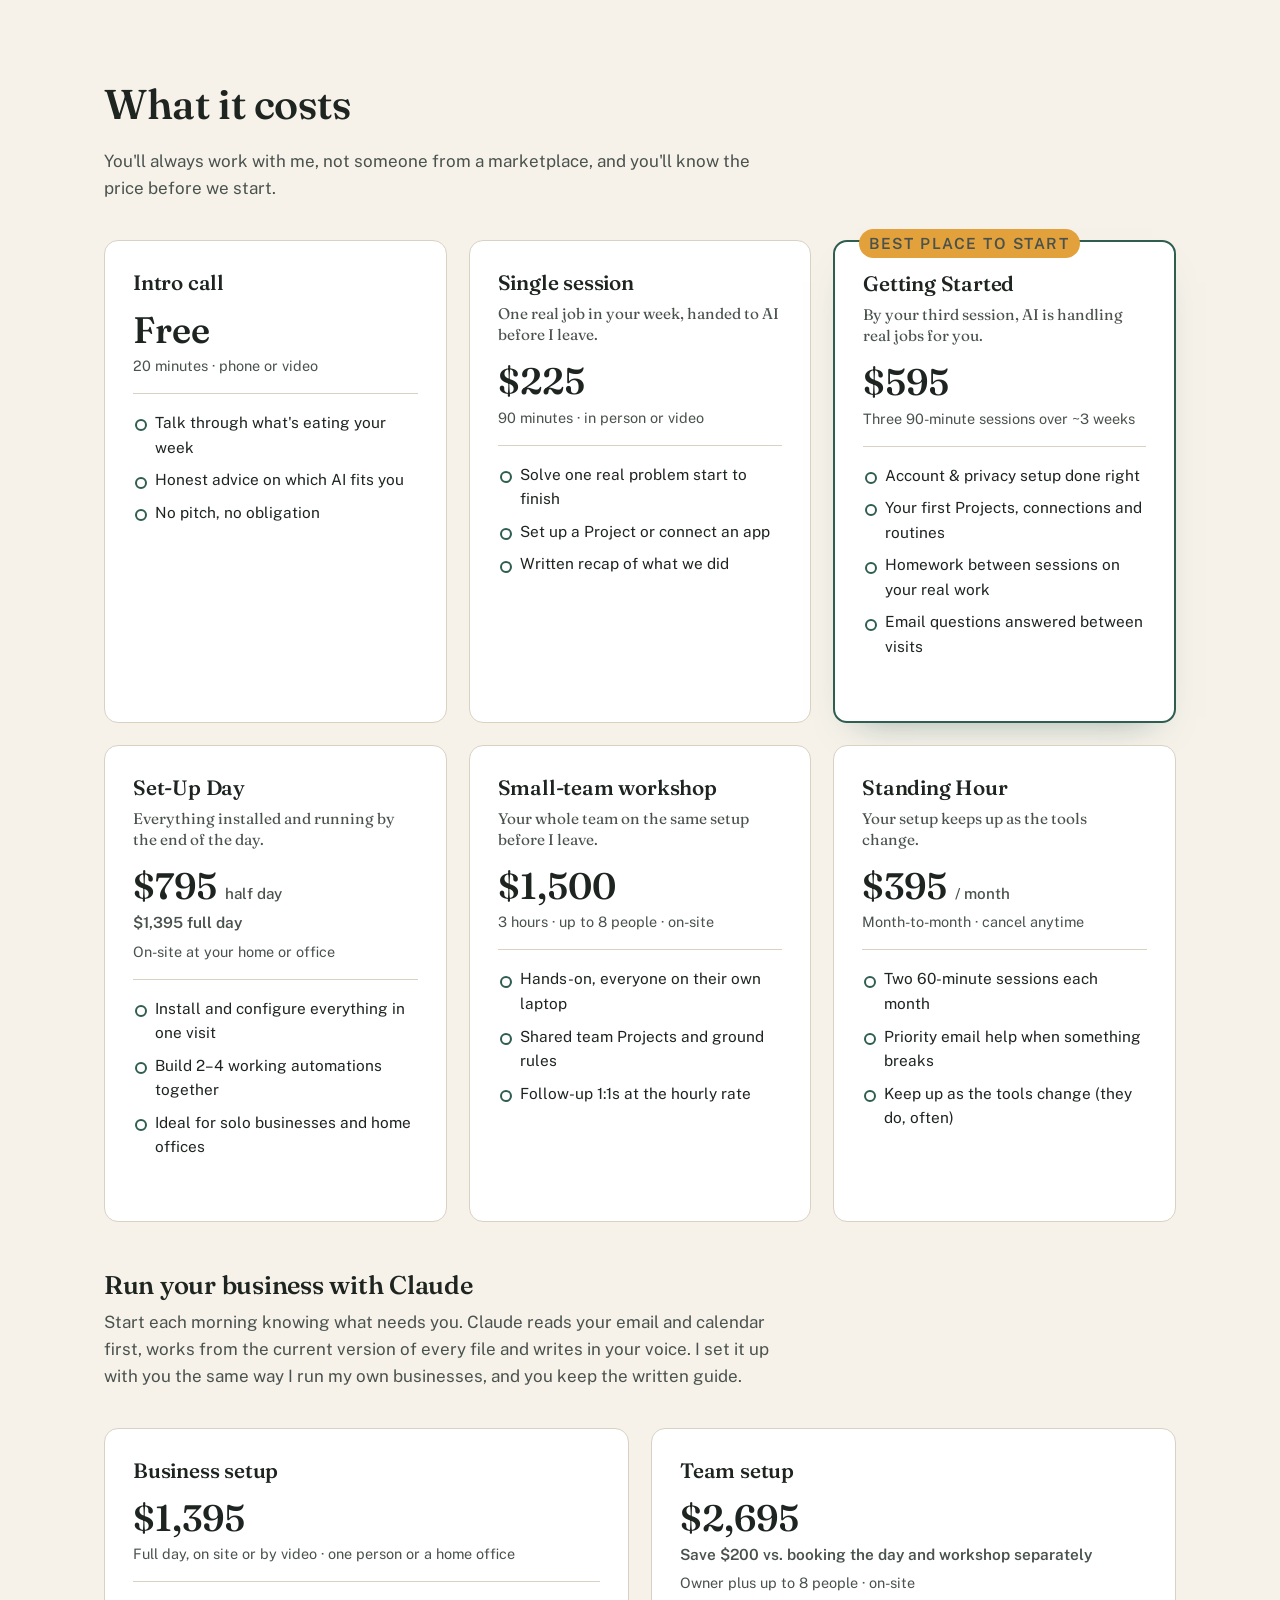
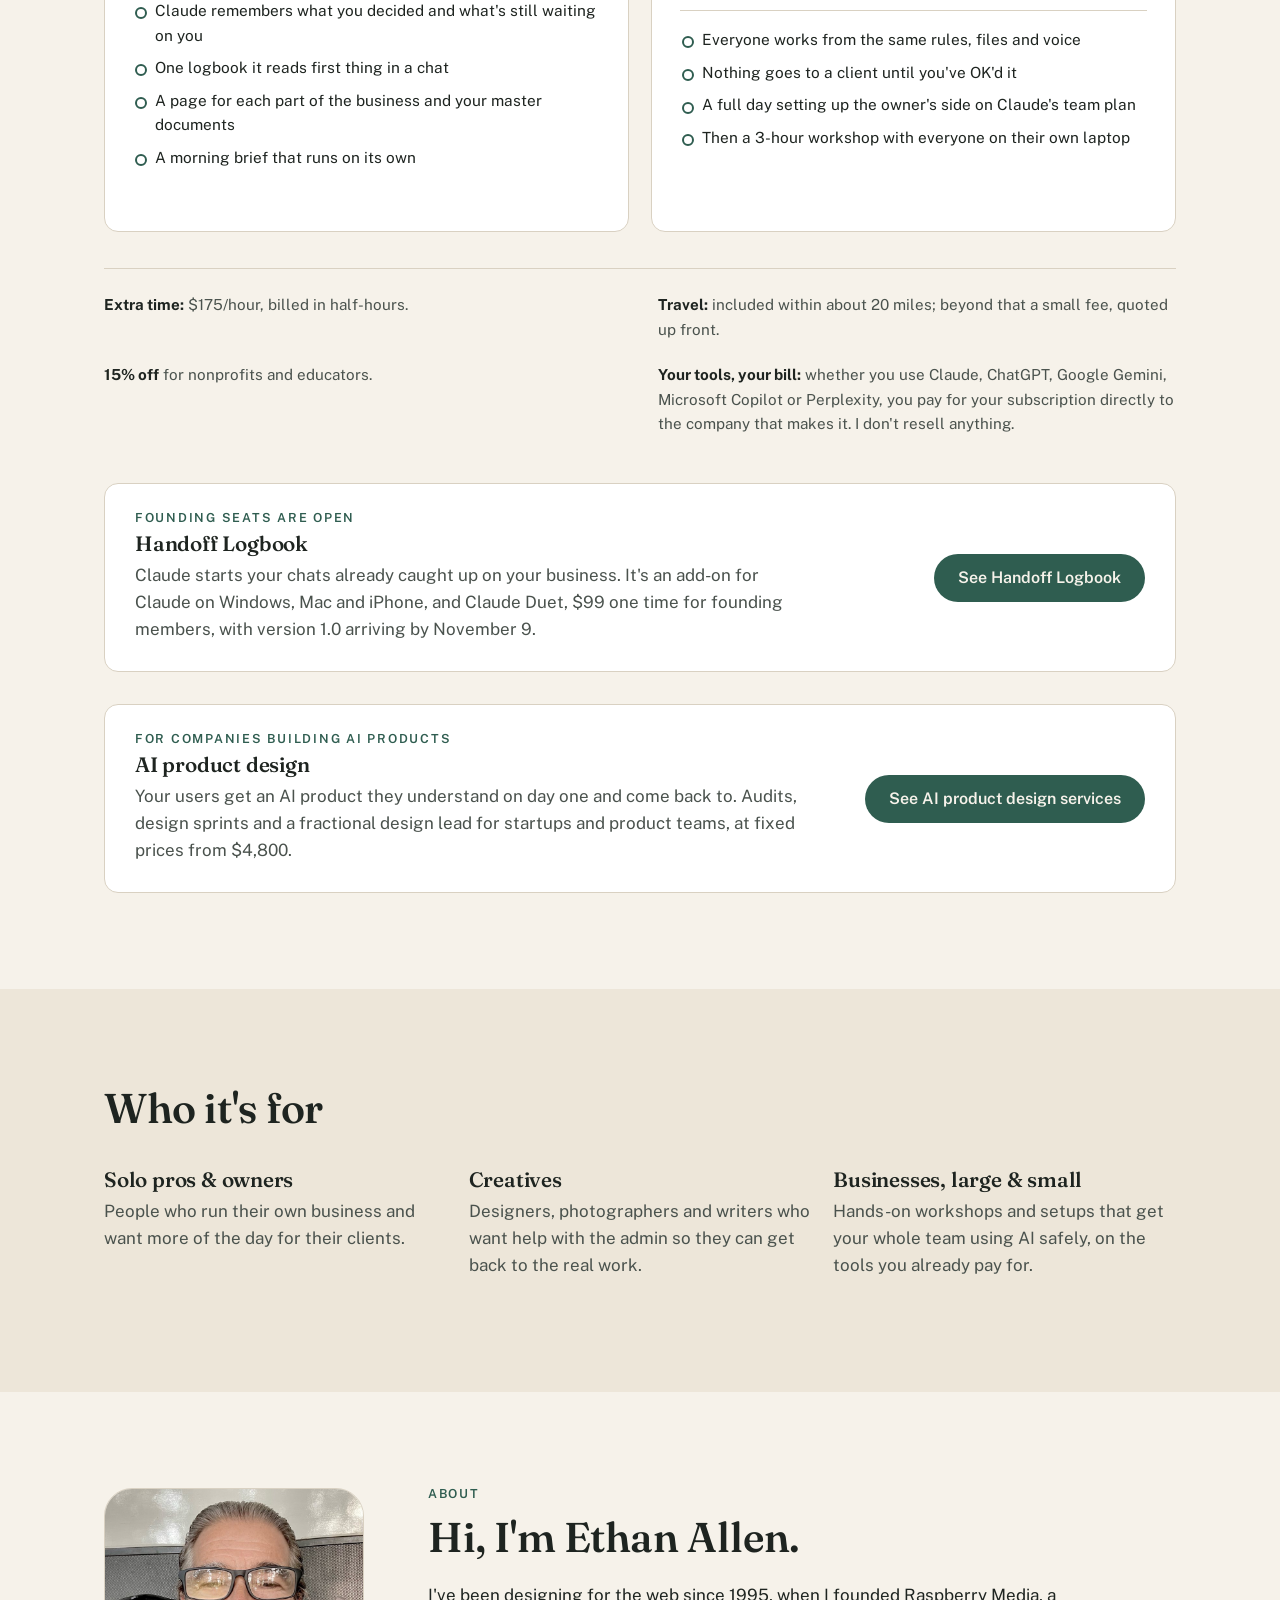
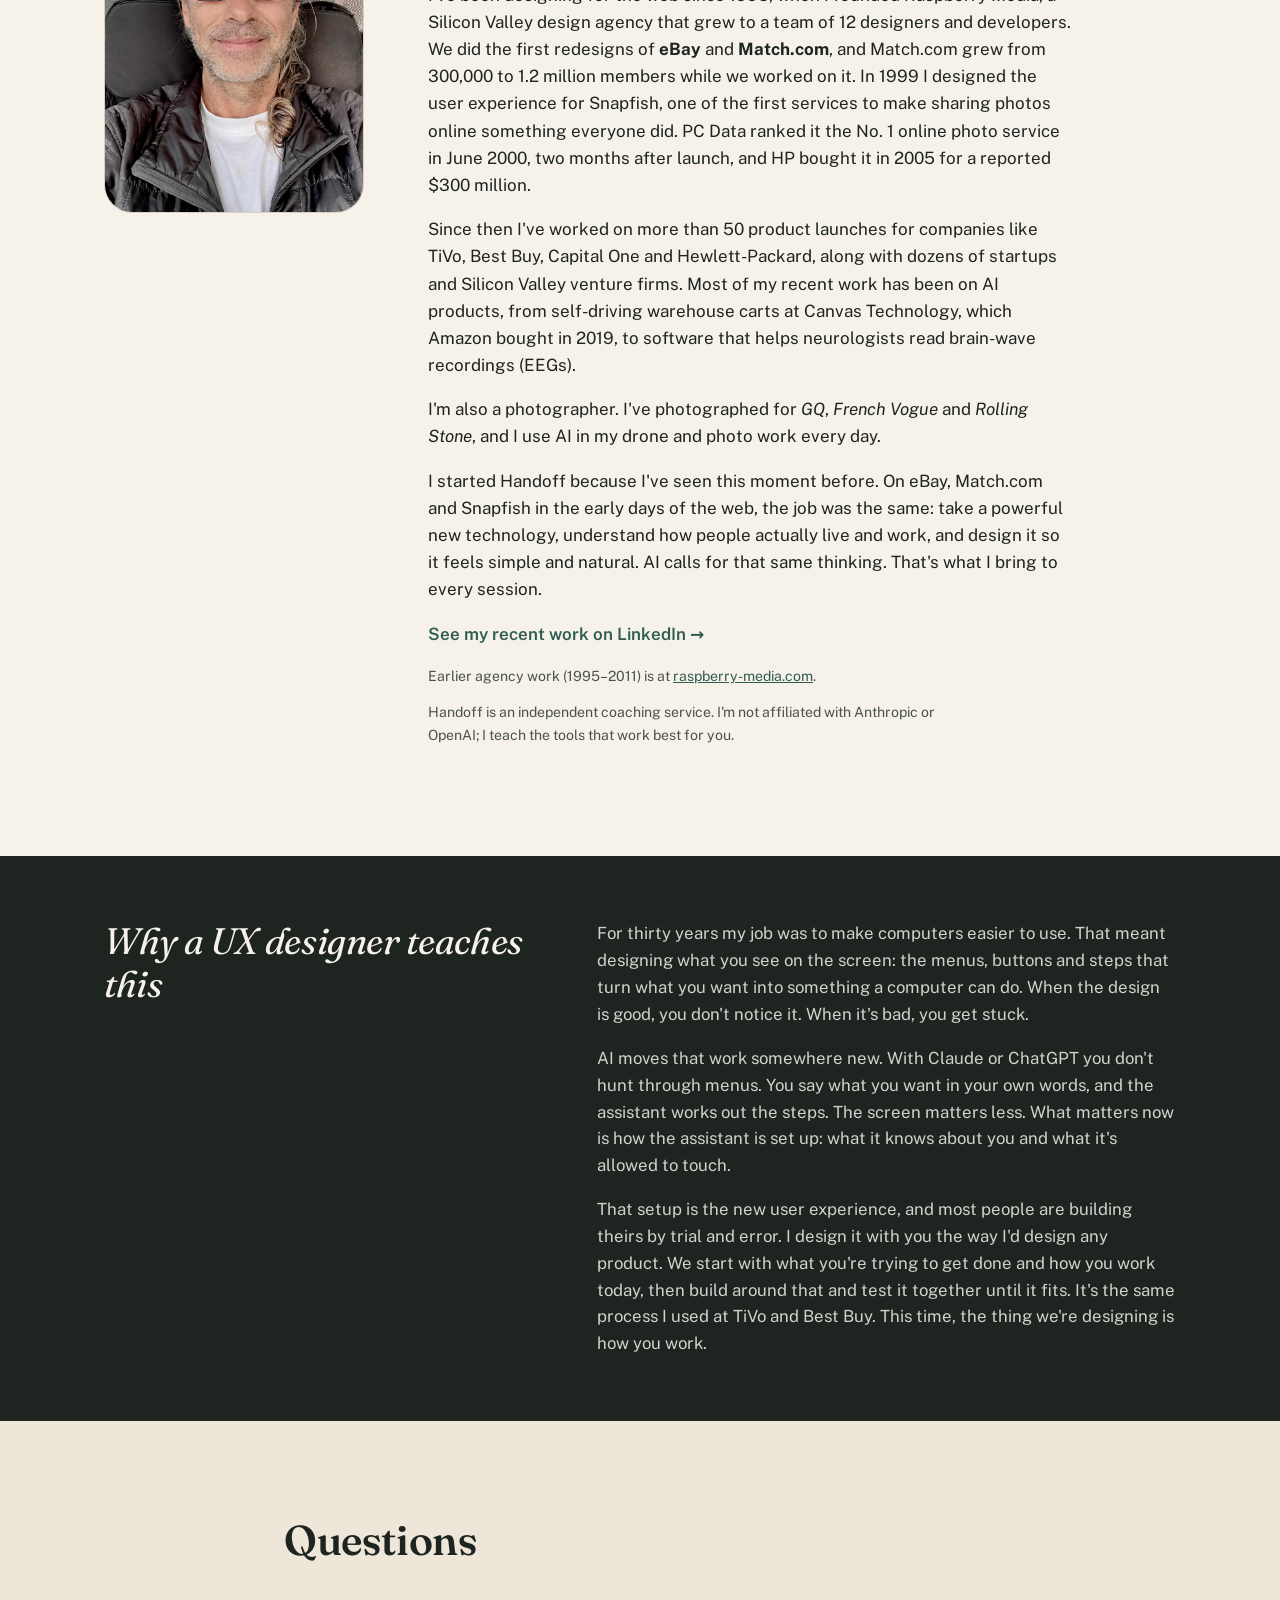
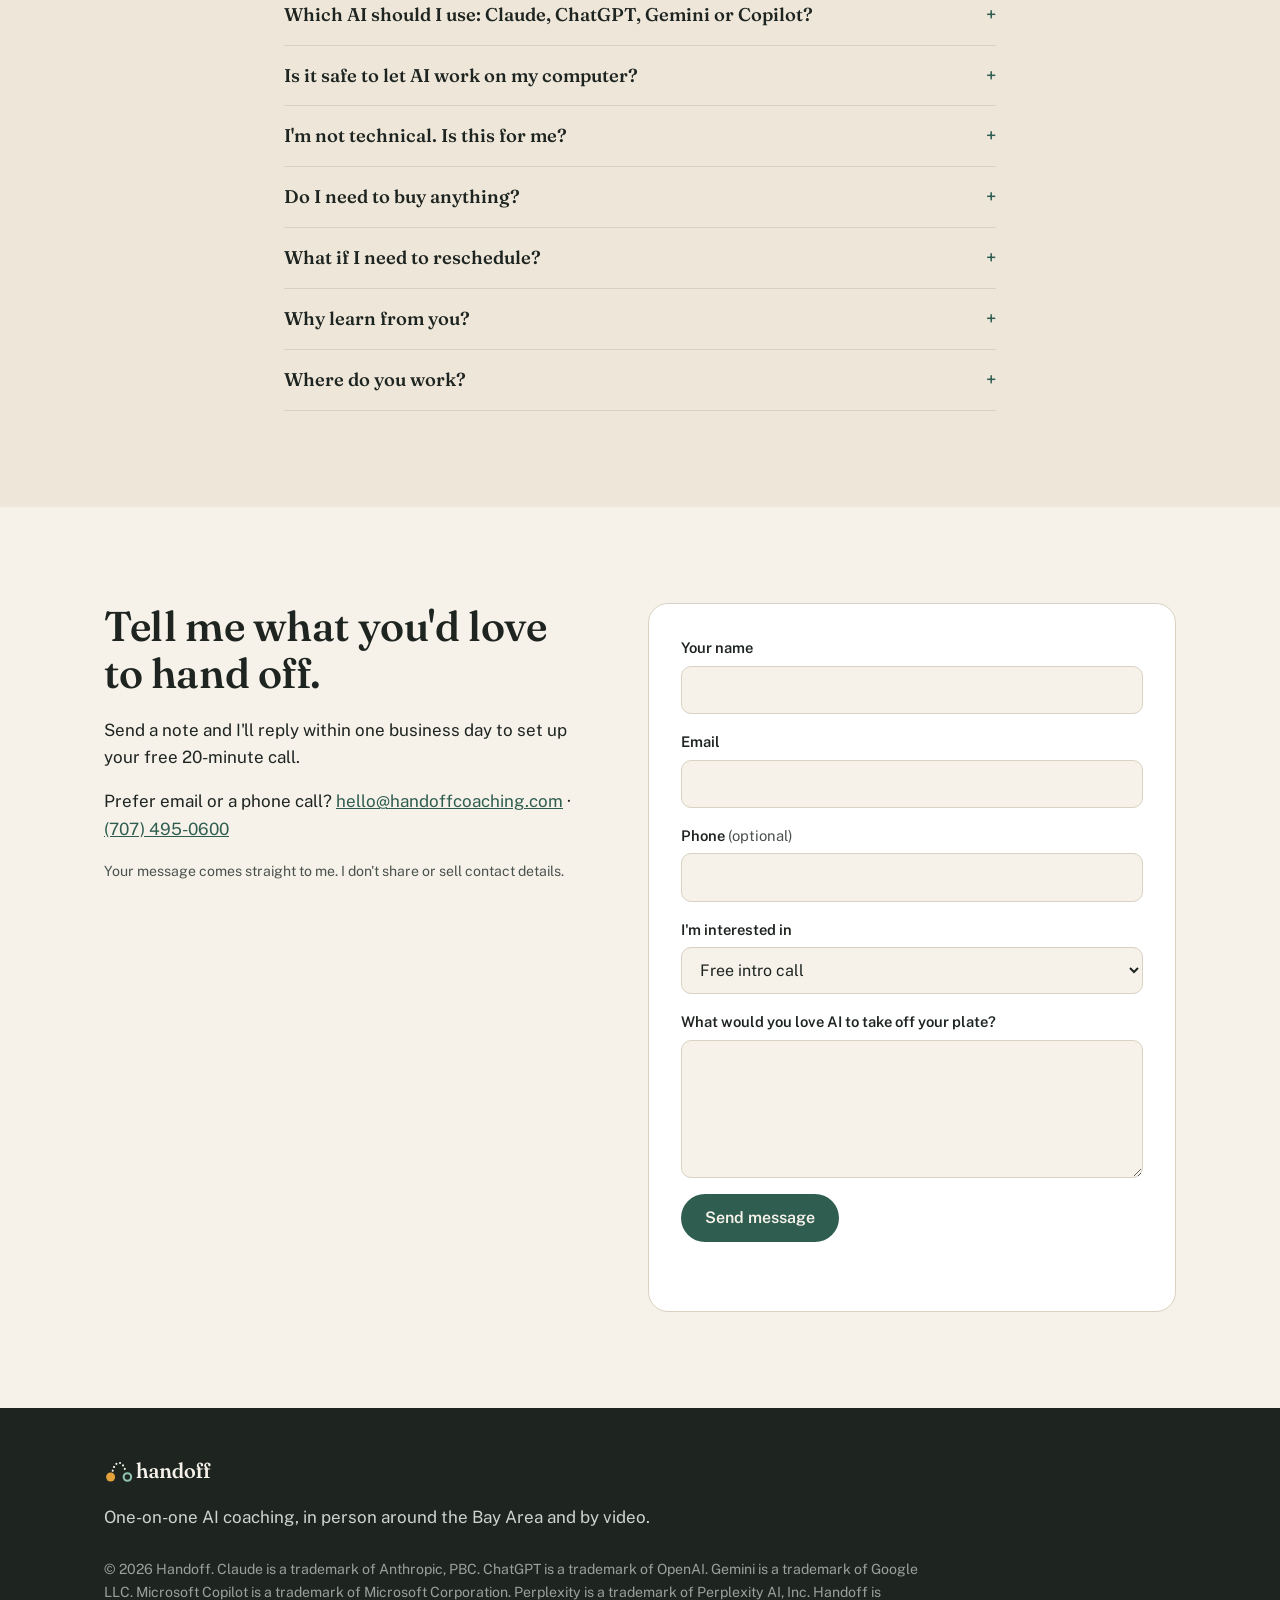
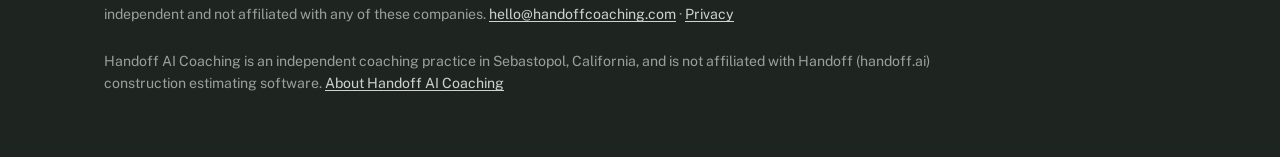
==== commit 383b3a6d: "Logbook: also works in Claude Duet (Ethan, Nov 4) Co-Authored-By: Claude Opus 5.5 <noreply@anthropic" ====
--- a/index.html
+++ b/index.html
@@ -408,7 +408,7 @@
         <div>
           <p class="eyebrow">Founding seats are open</p>
           <h3>Handoff Logbook</h3>
-          <p>Claude starts your chats already caught up on your business. It's an add-on for Claude on Windows, Mac and iPhone, $99 one time for founding members, with version 1.0 arriving by November 9.</p>
+          <p>Claude starts your chats already caught up on your business. It's an add-on for Claude on Windows, Mac and iPhone, and Claude Duet, $99 one time for founding members, with version 1.0 arriving by November 9.</p>
         </div>
         <a href="logbook.html" class="btn" data-cta="home_services_logbook">See Handoff Logbook</a>
       </aside>
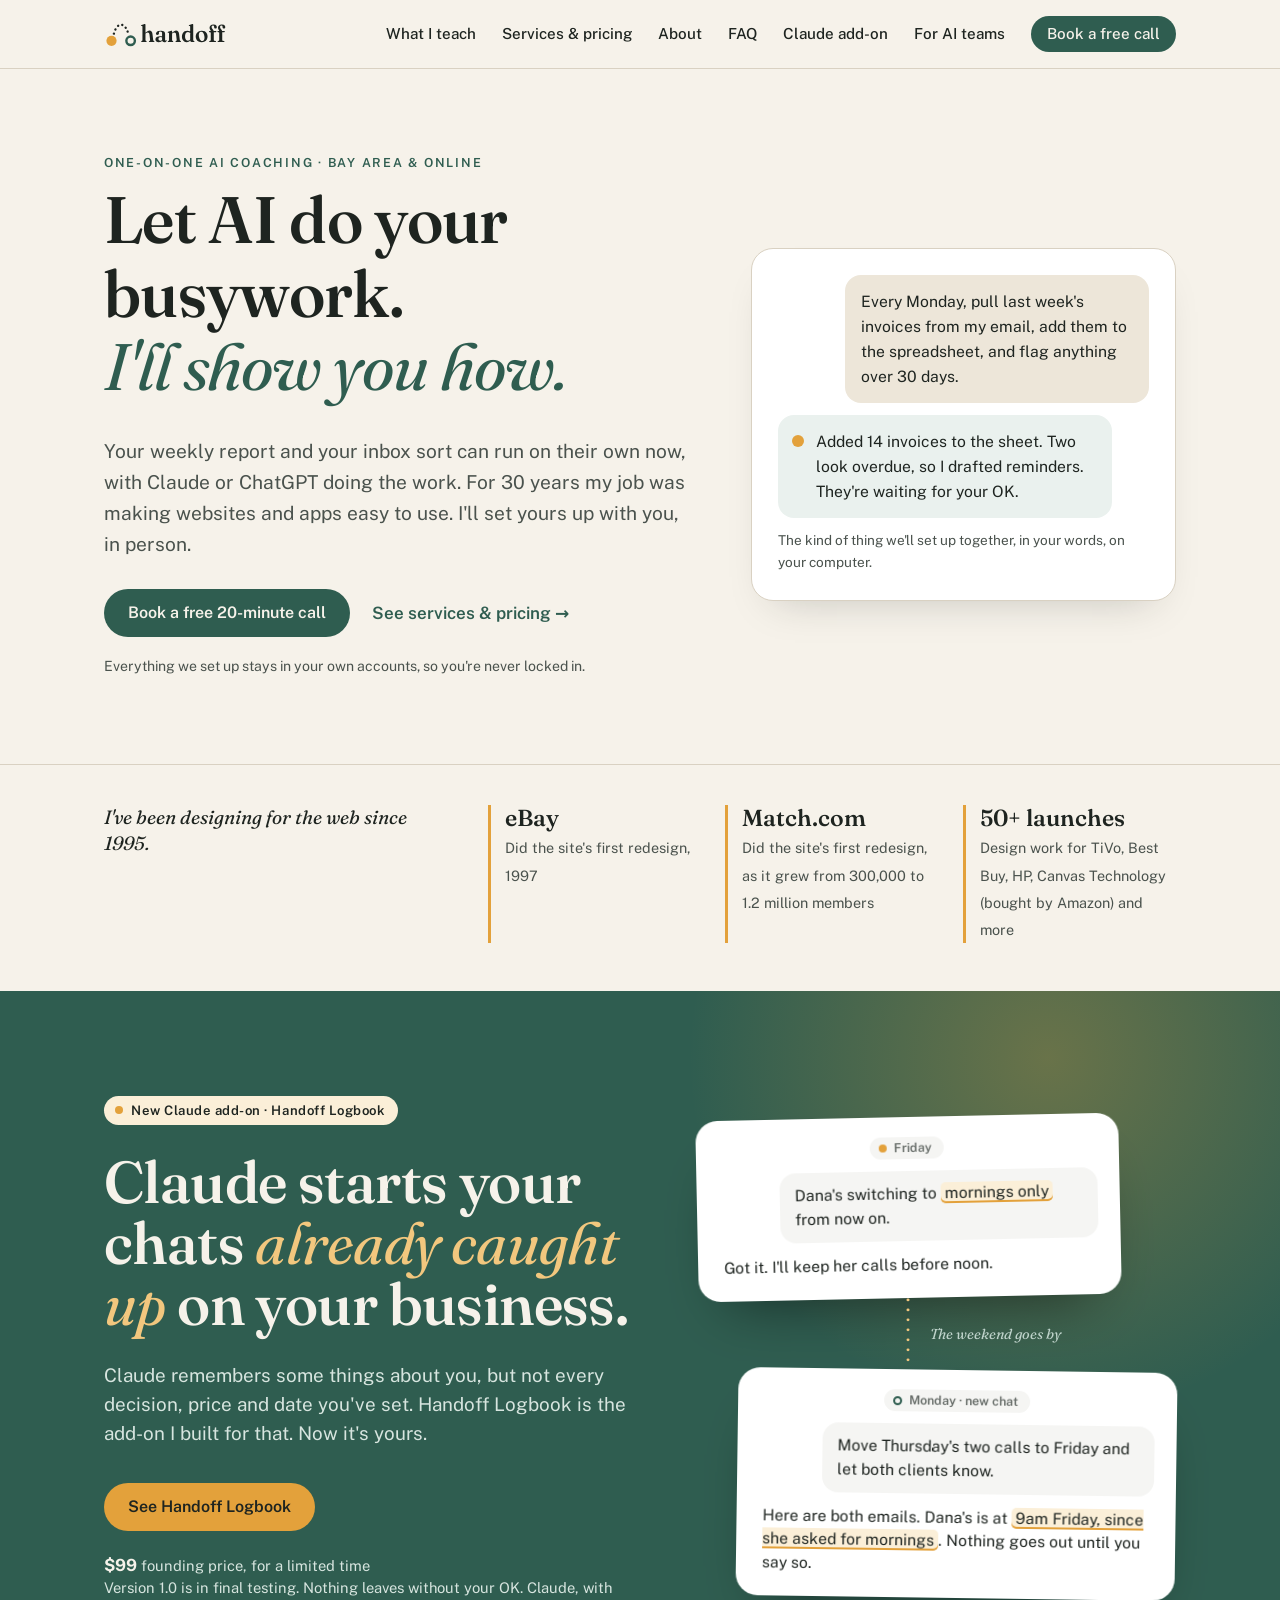
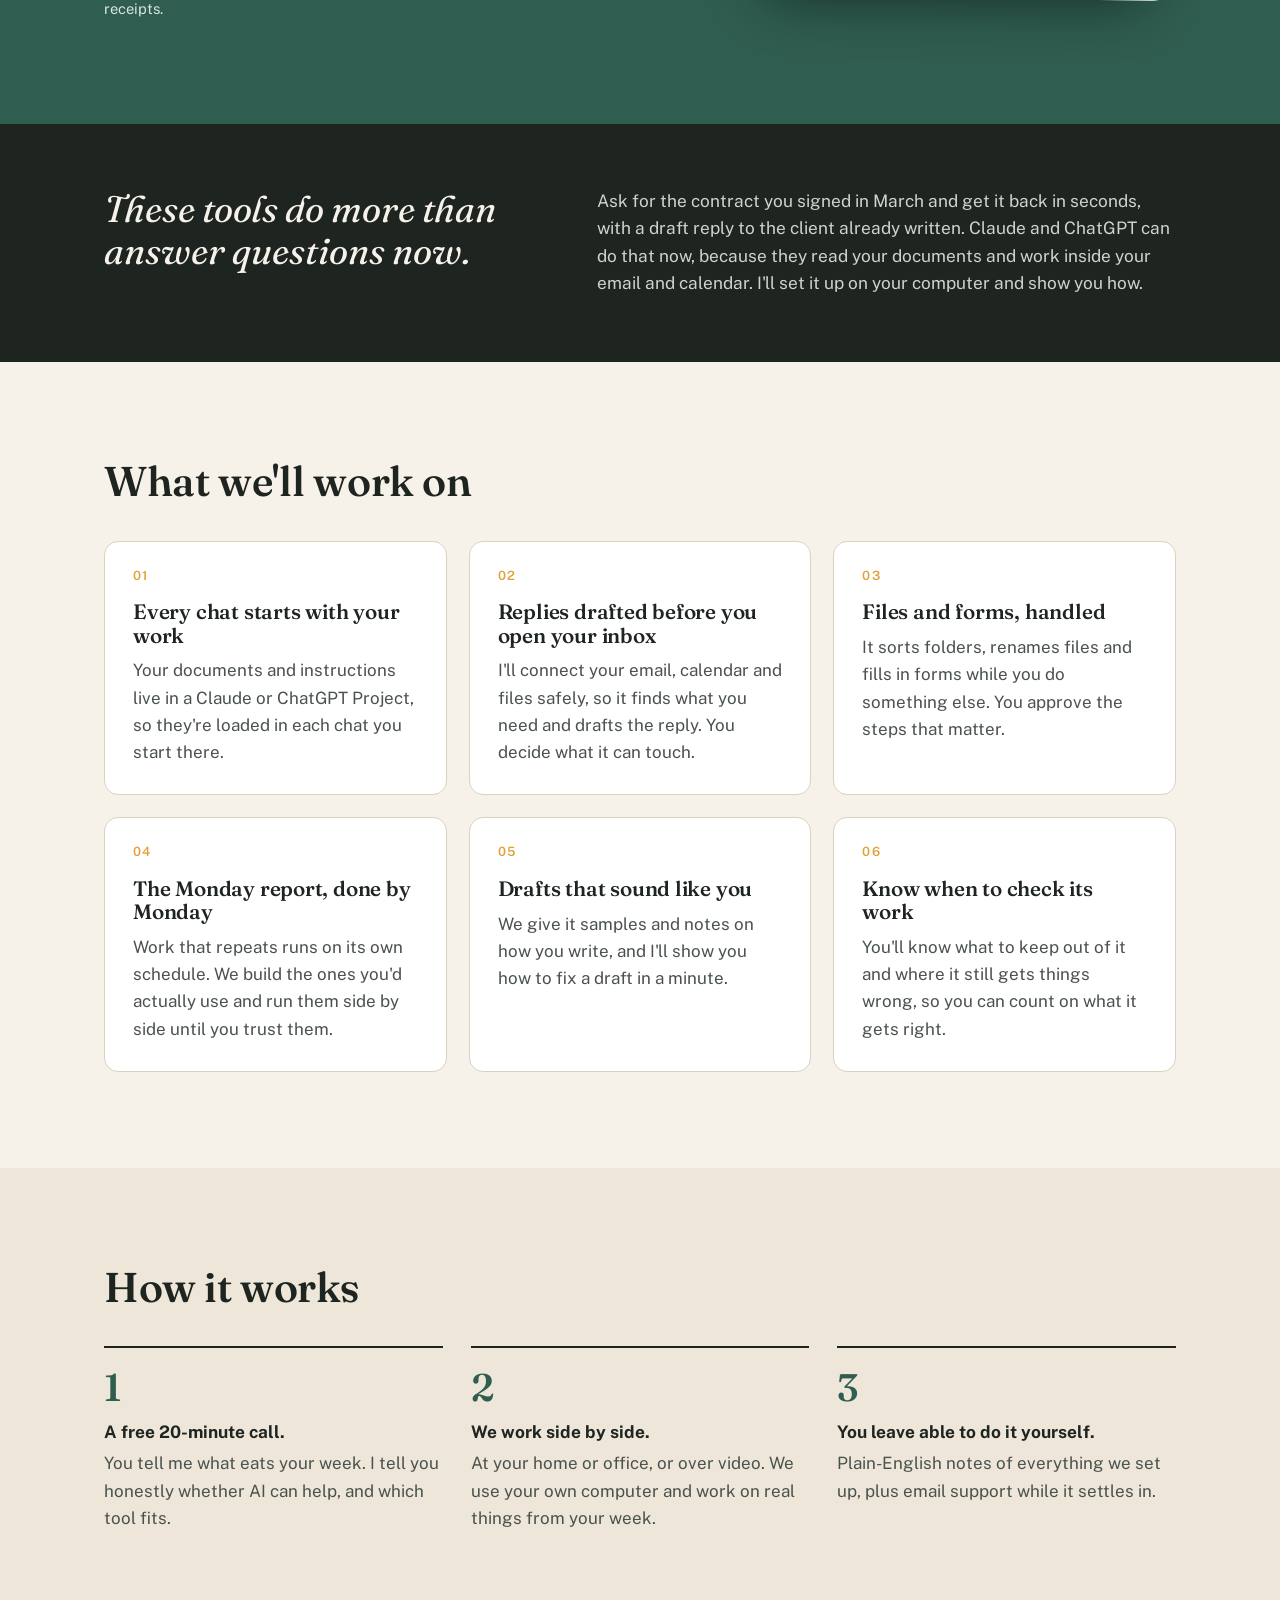
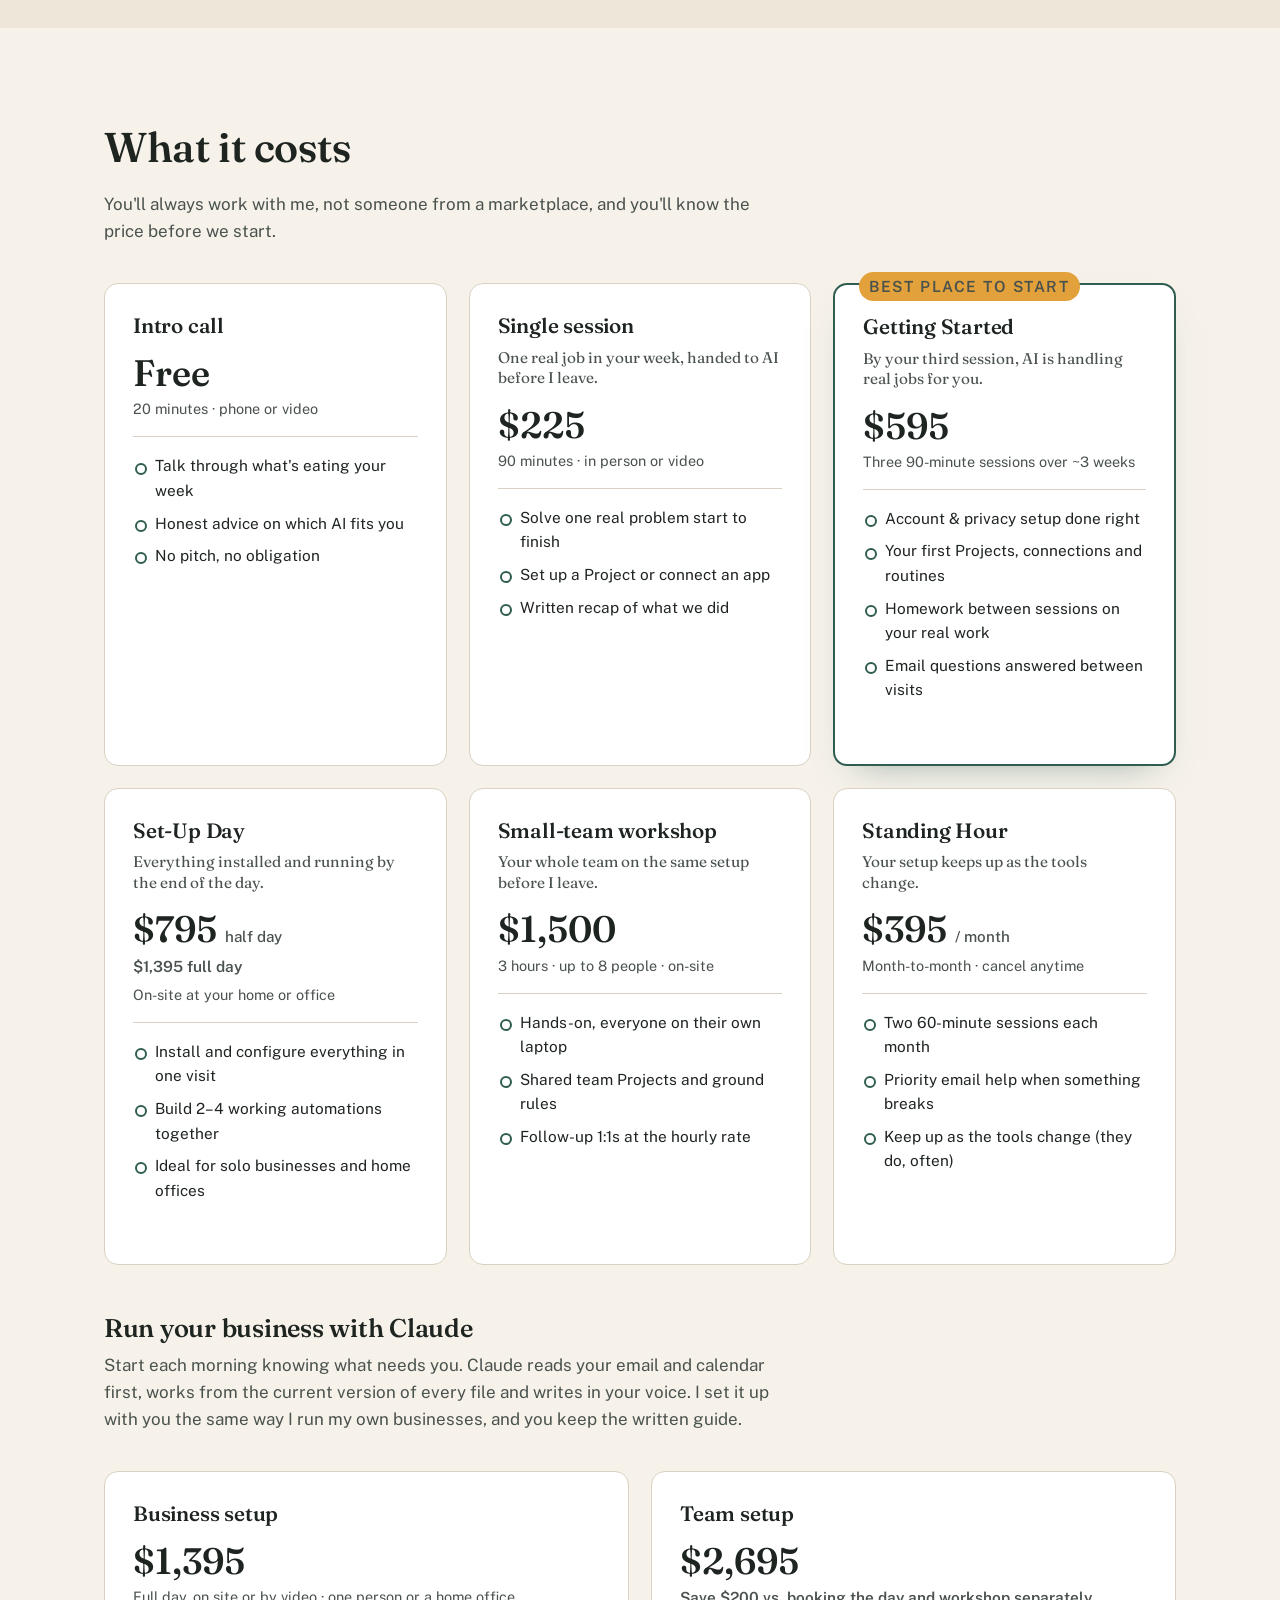
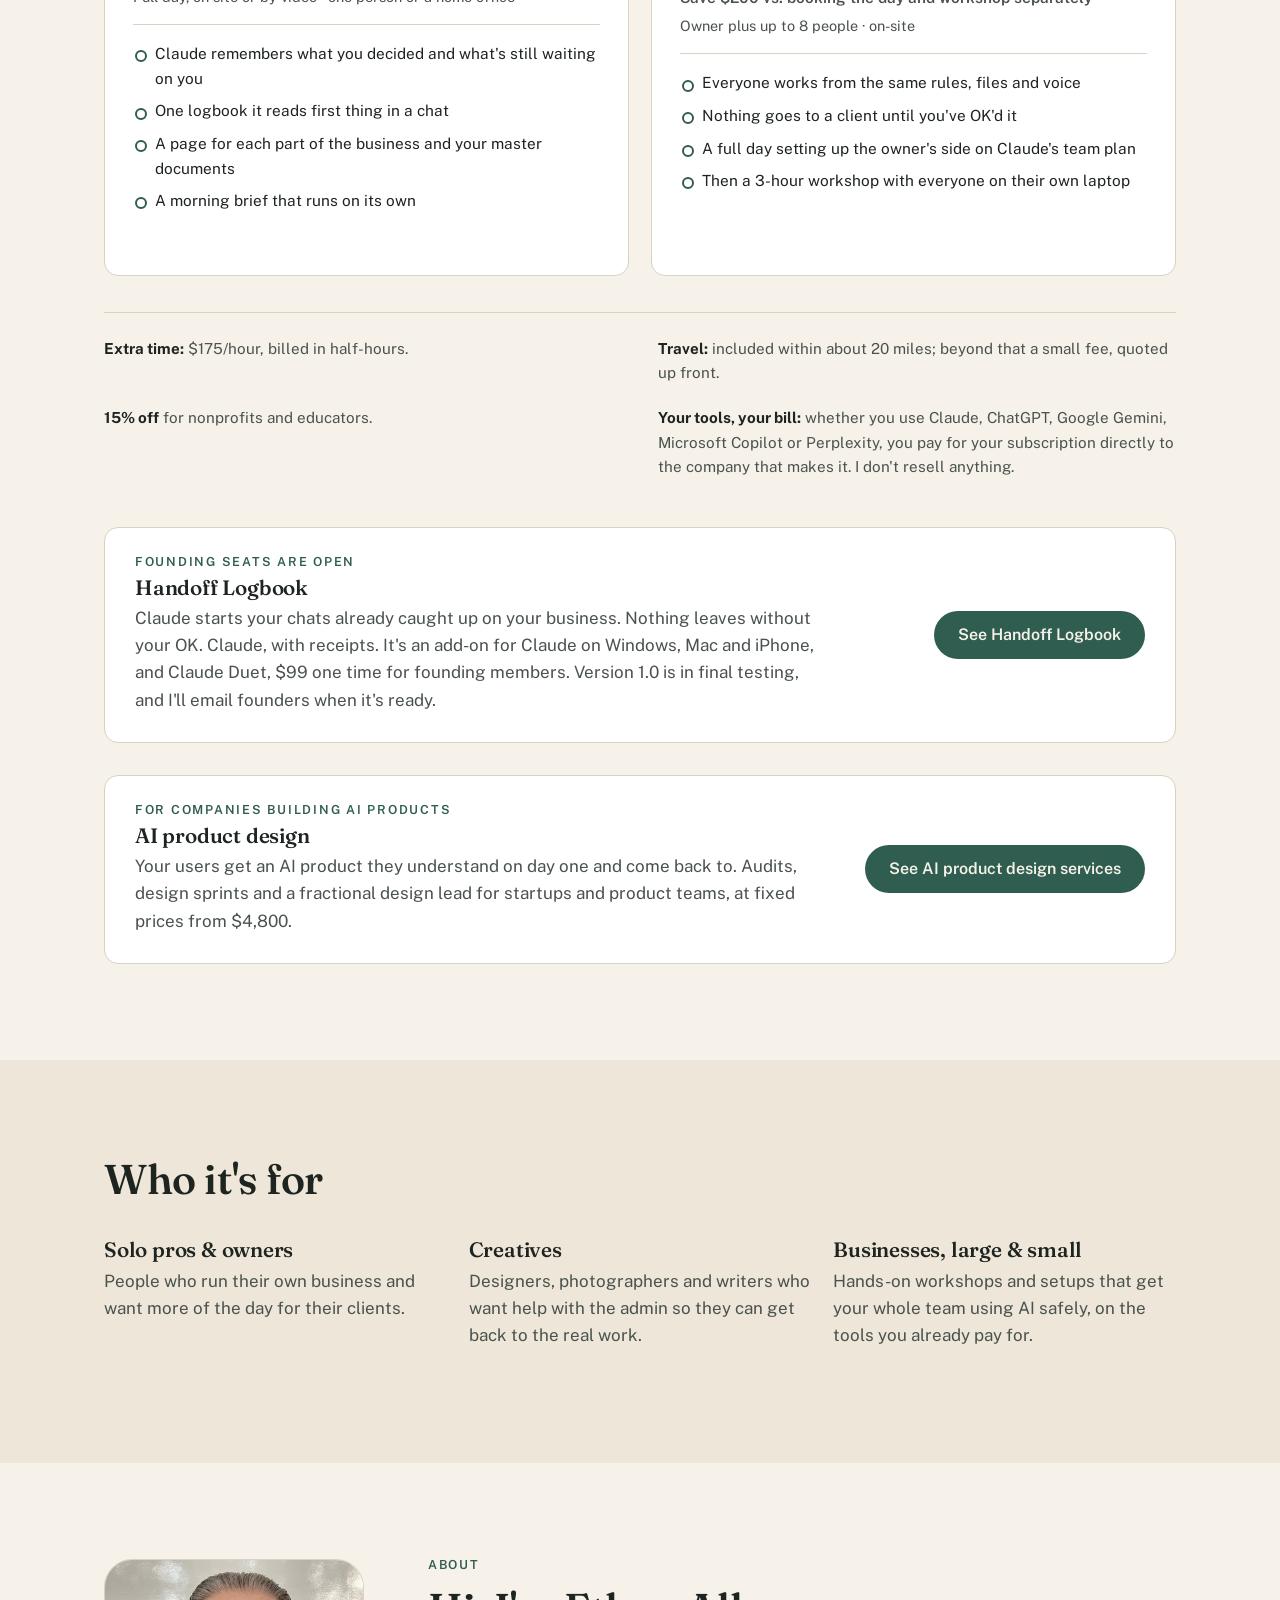
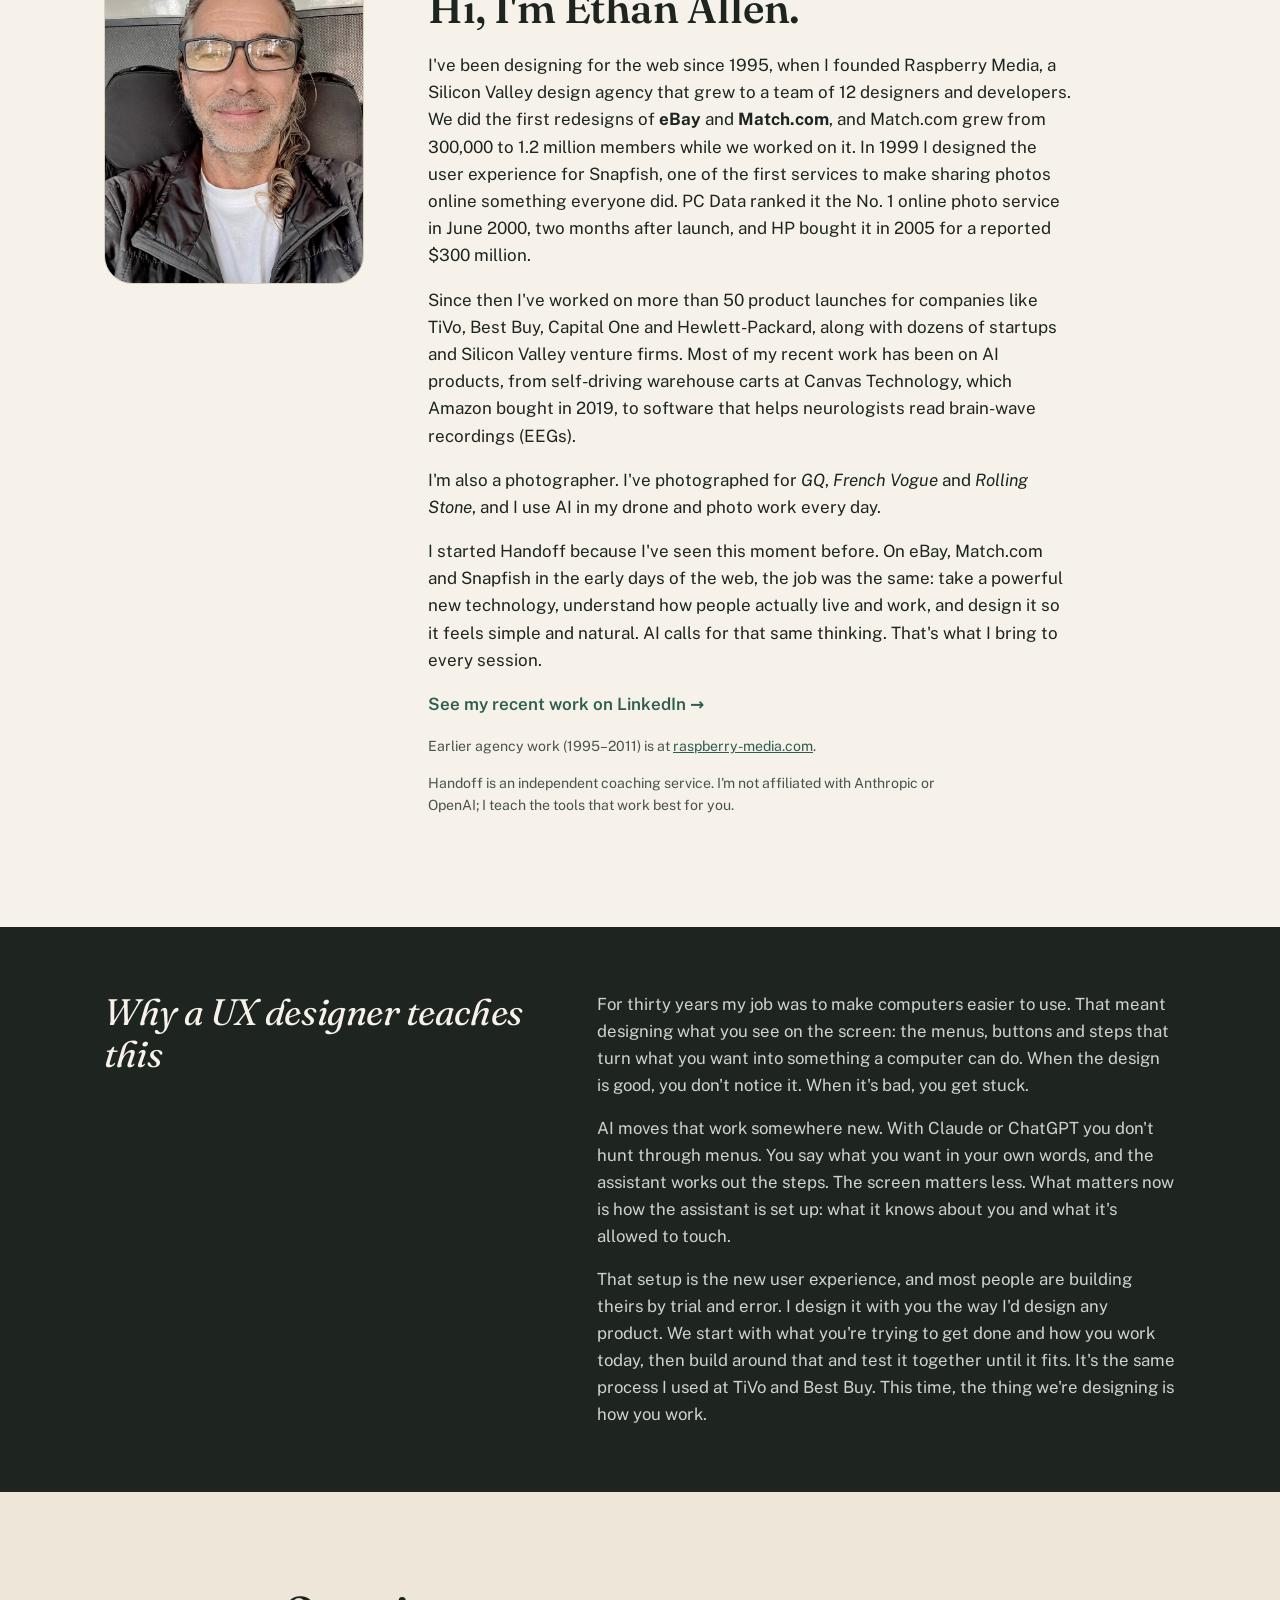
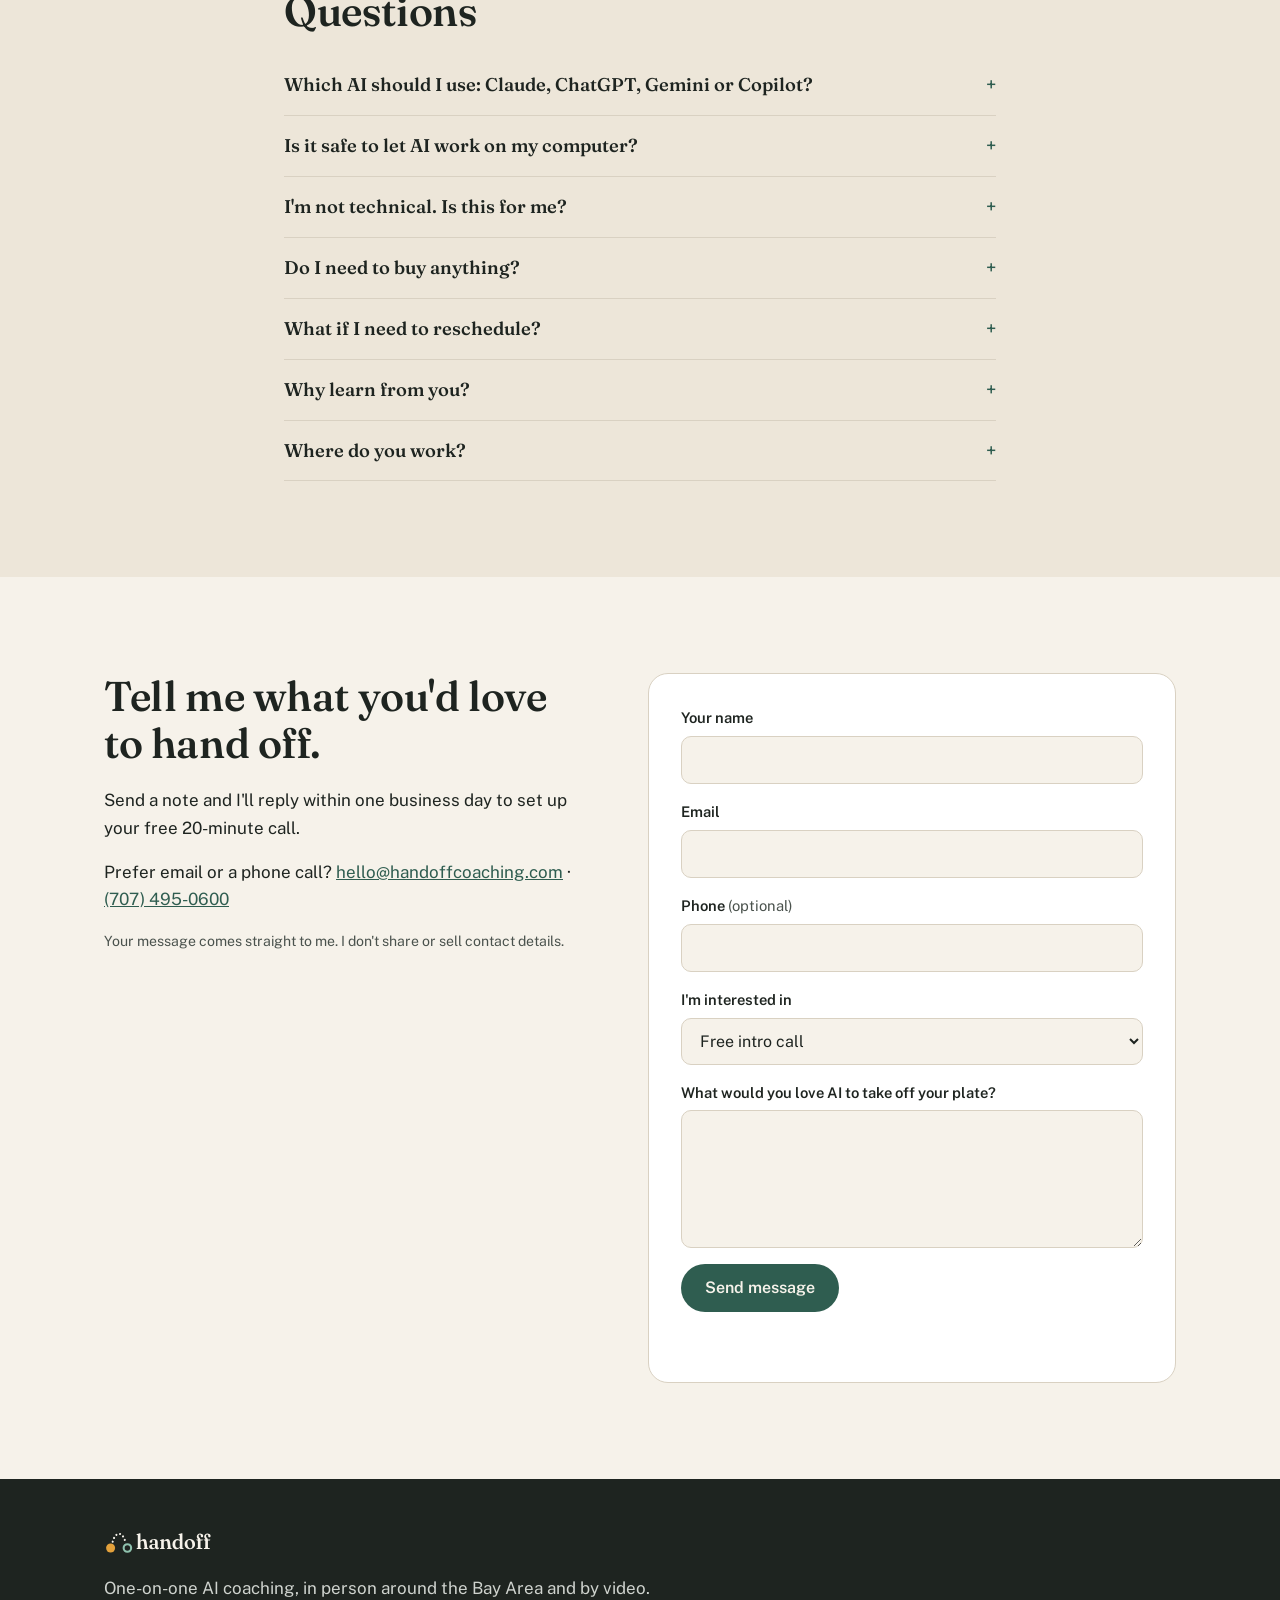
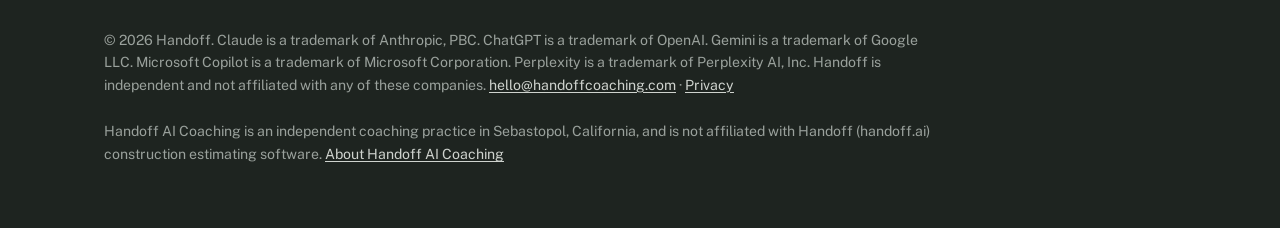
==== commit d9ea3f4b: "Logbook: replace the Nov 9 release date with 'in final testing' and add the two settled lines (Ethan" ====
--- a/index.html
+++ b/index.html
@@ -207,7 +207,7 @@
         <p class="lbf-lede">Claude remembers some things about you, but not every decision, price and date you've set. Handoff Logbook is the add-on I built for that. Now it's yours.</p>
         <div class="lbf-cta">
           <a href="logbook.html" class="btn lbf-btn" data-cta="home_feature_logbook">See Handoff Logbook</a>
-          <span class="lbf-price"><b>$99</b> founding price, for a limited time<br>Version 1.0 arrives by November 9</span>
+          <span class="lbf-price"><b>$99</b> founding price, for a limited time<br>Version 1.0 is in final testing. Nothing leaves without your OK. Claude, with receipts.</span>
         </div>
       </div>
       <div class="lbf-visual" aria-hidden="true">
@@ -408,7 +408,7 @@
         <div>
           <p class="eyebrow">Founding seats are open</p>
           <h3>Handoff Logbook</h3>
-          <p>Claude starts your chats already caught up on your business. It's an add-on for Claude on Windows, Mac and iPhone, and Claude Duet, $99 one time for founding members, with version 1.0 arriving by November 9.</p>
+          <p>Claude starts your chats already caught up on your business. Nothing leaves without your OK. Claude, with receipts. It's an add-on for Claude on Windows, Mac and iPhone, and Claude Duet, $99 one time for founding members. Version 1.0 is in final testing, and I'll email founders when it's ready.</p>
         </div>
         <a href="logbook.html" class="btn" data-cta="home_services_logbook">See Handoff Logbook</a>
       </aside>
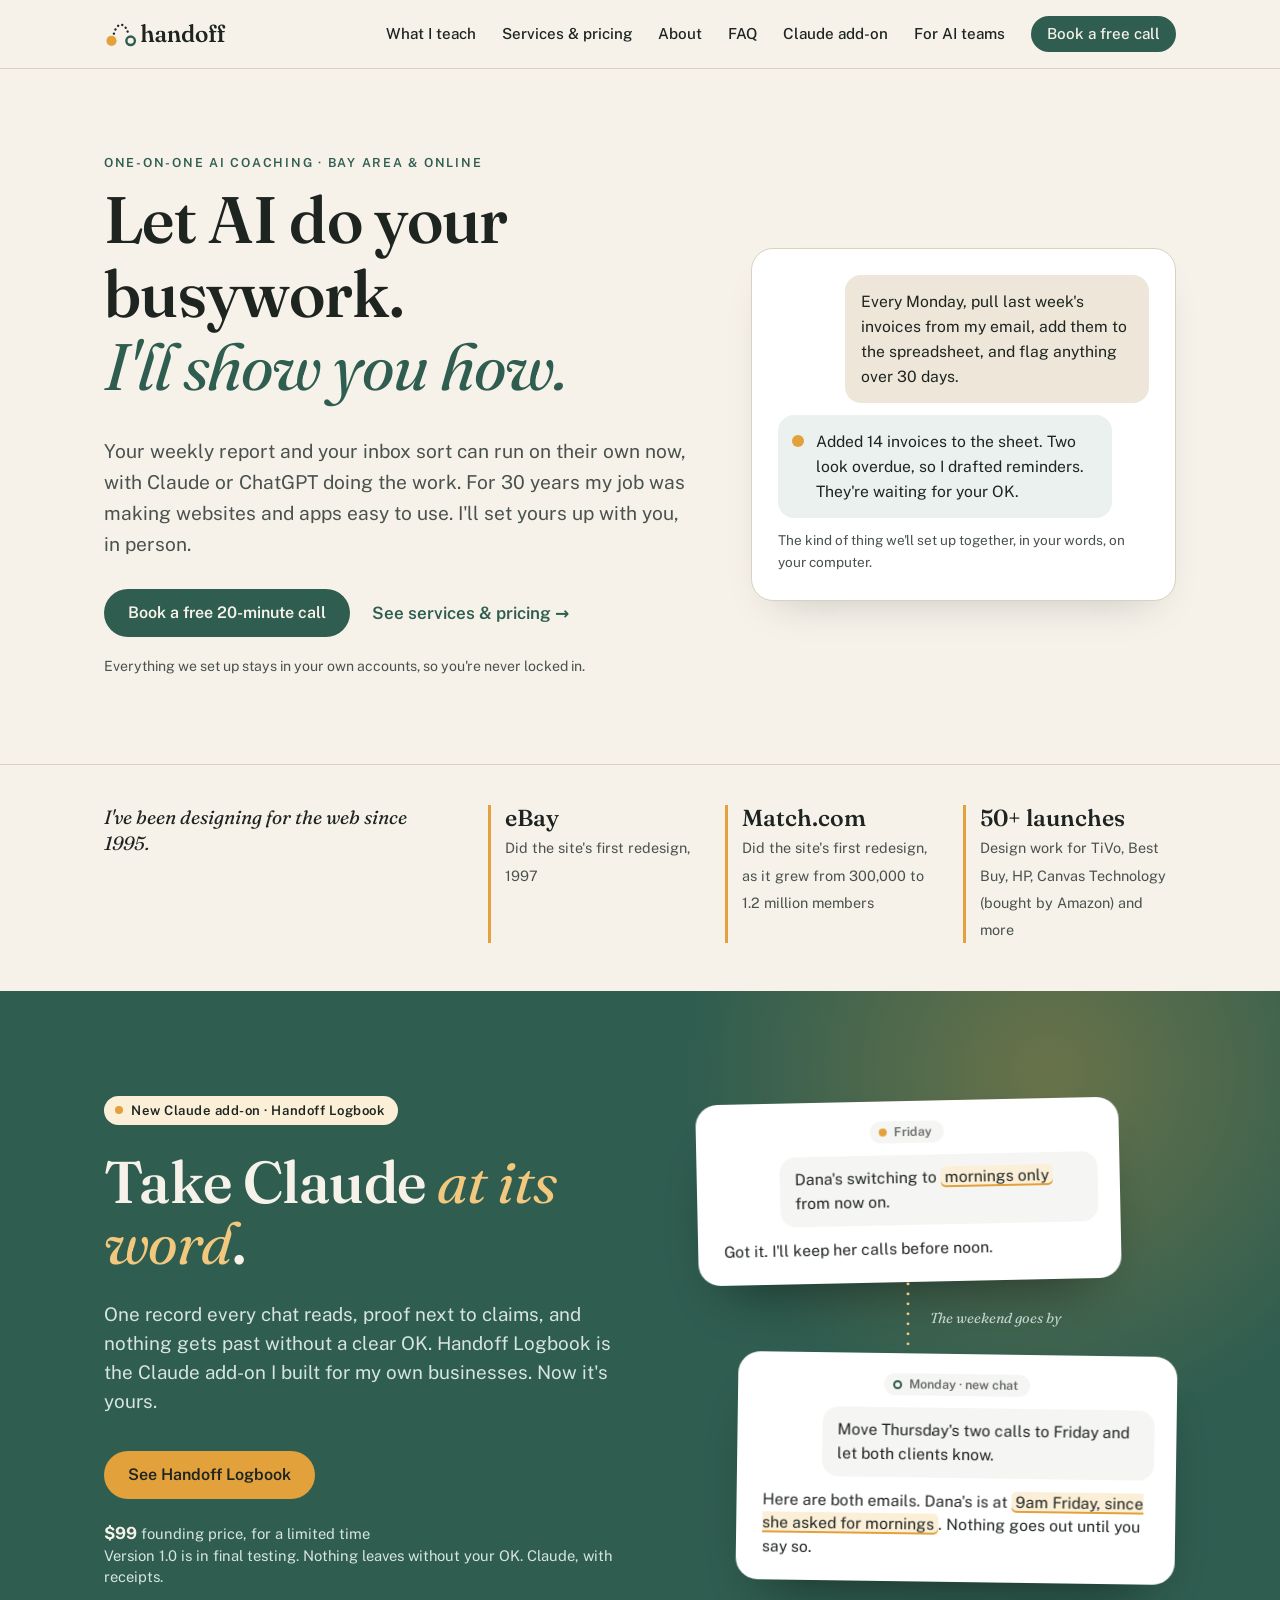
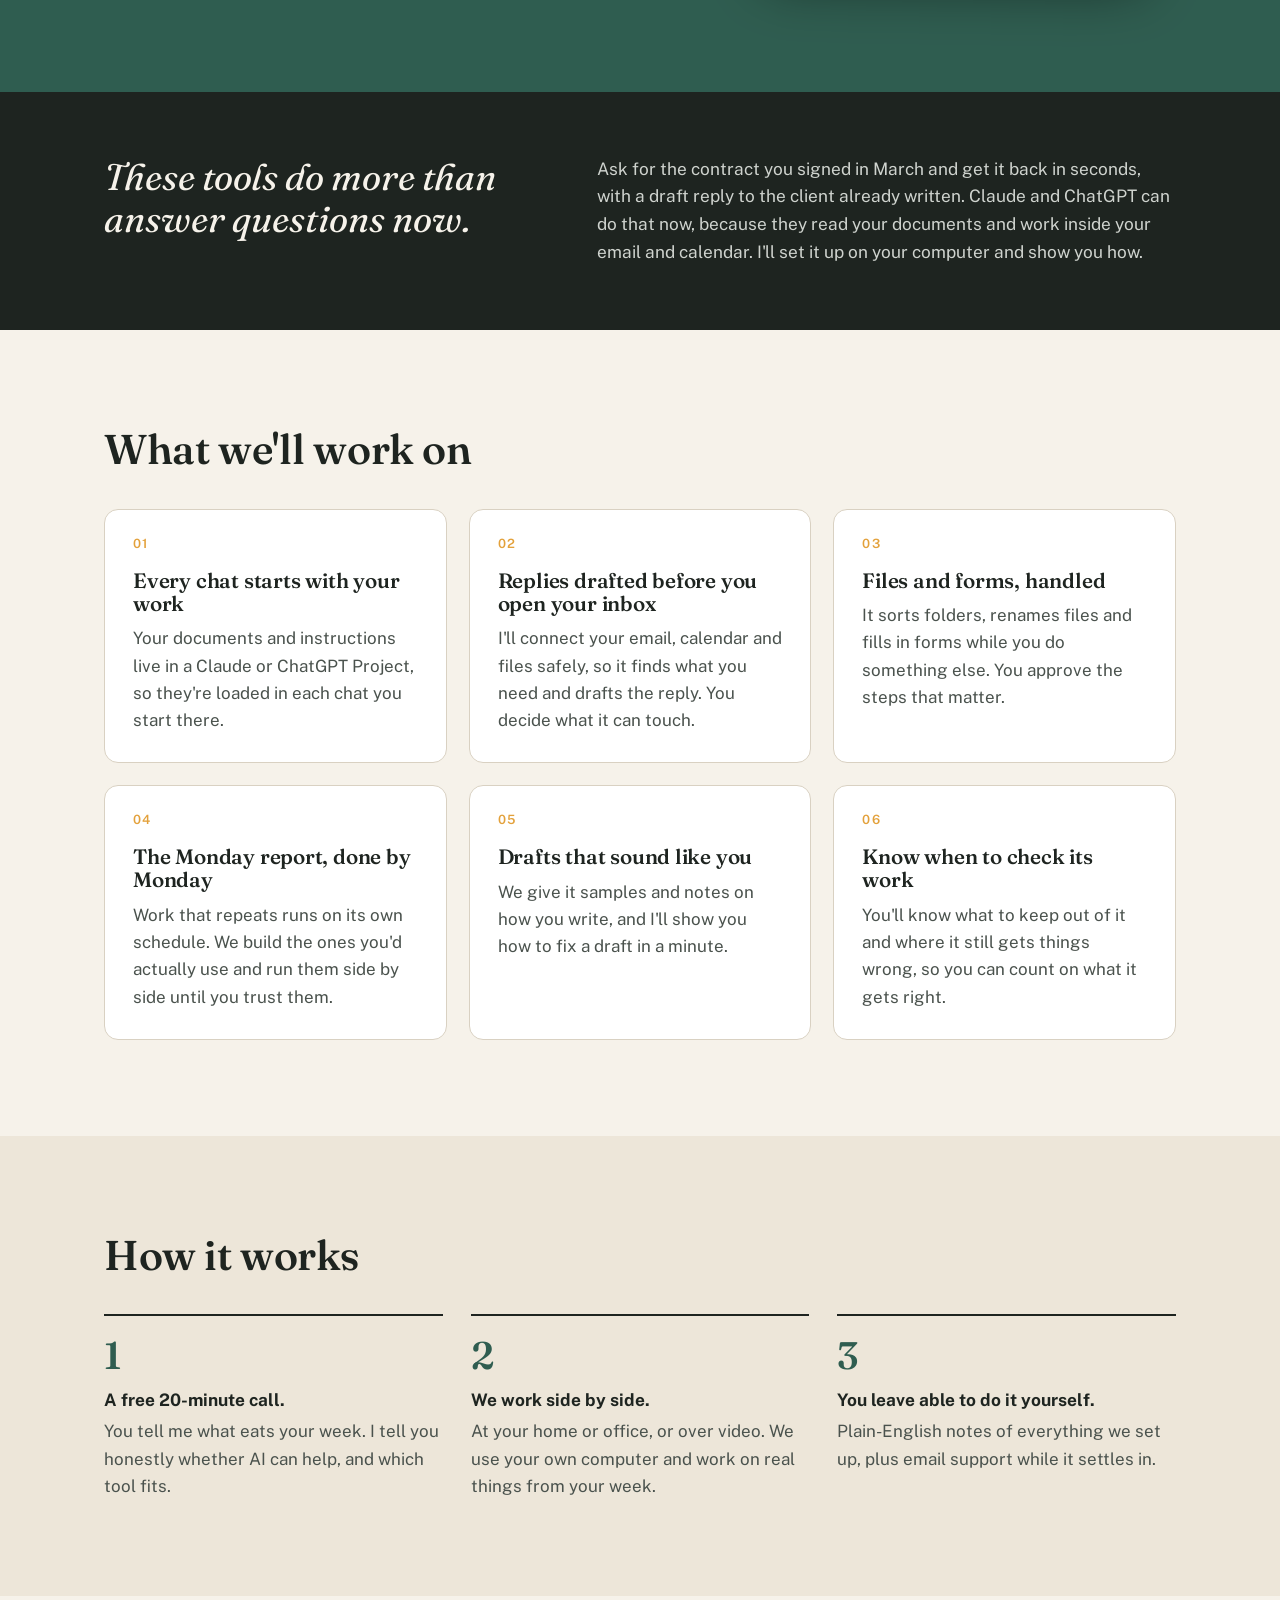
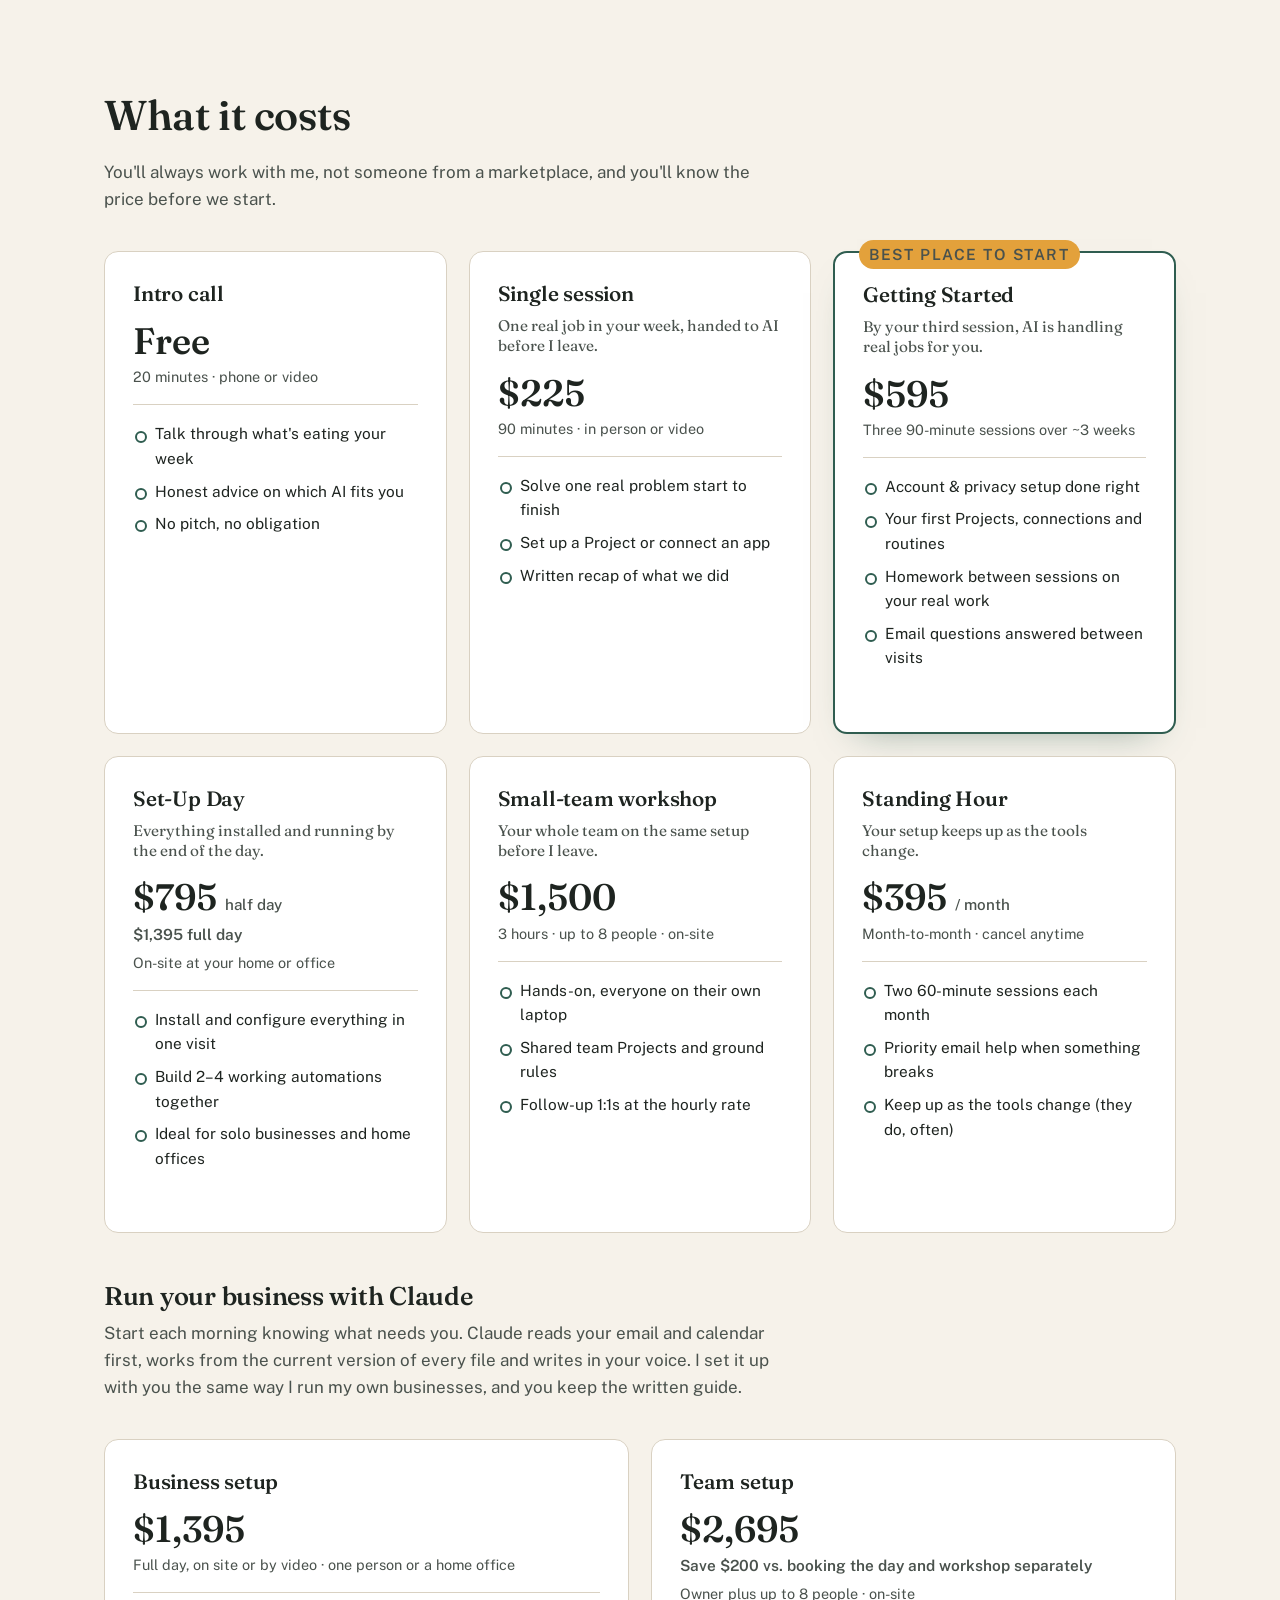
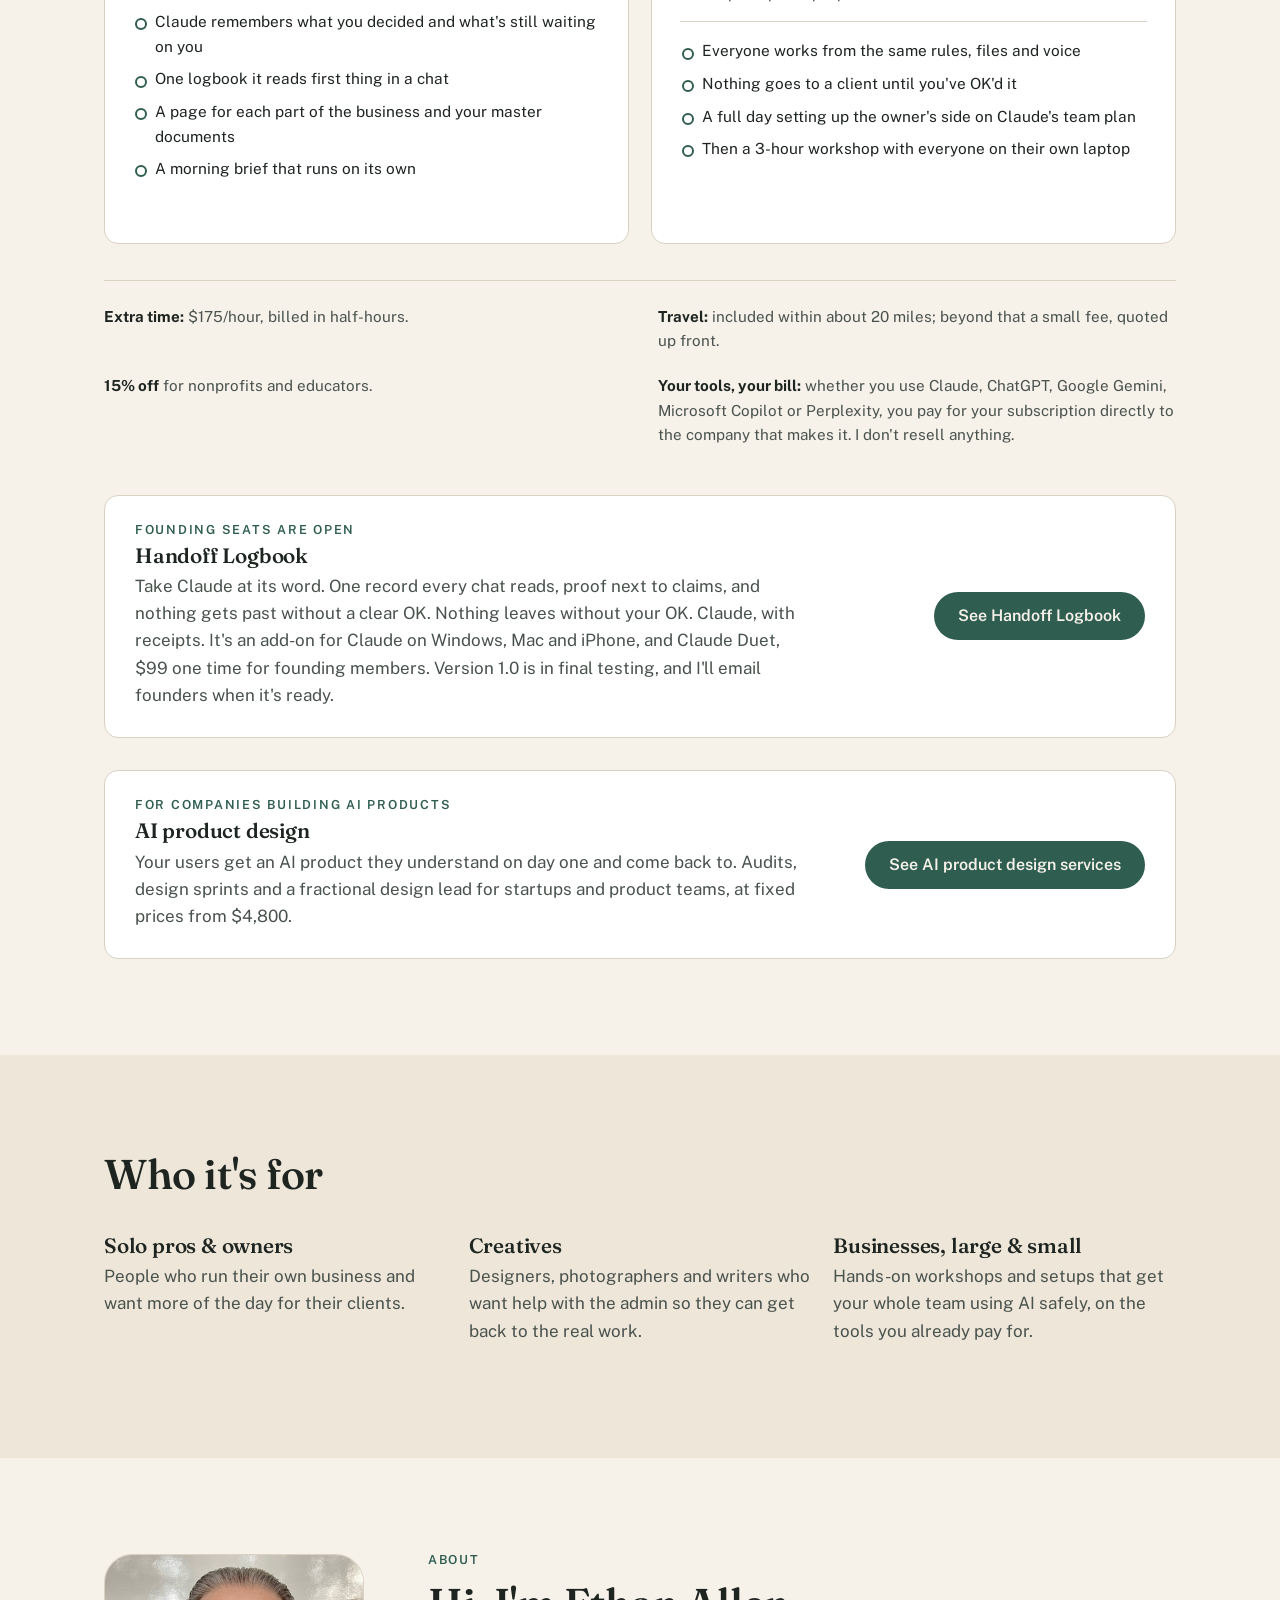
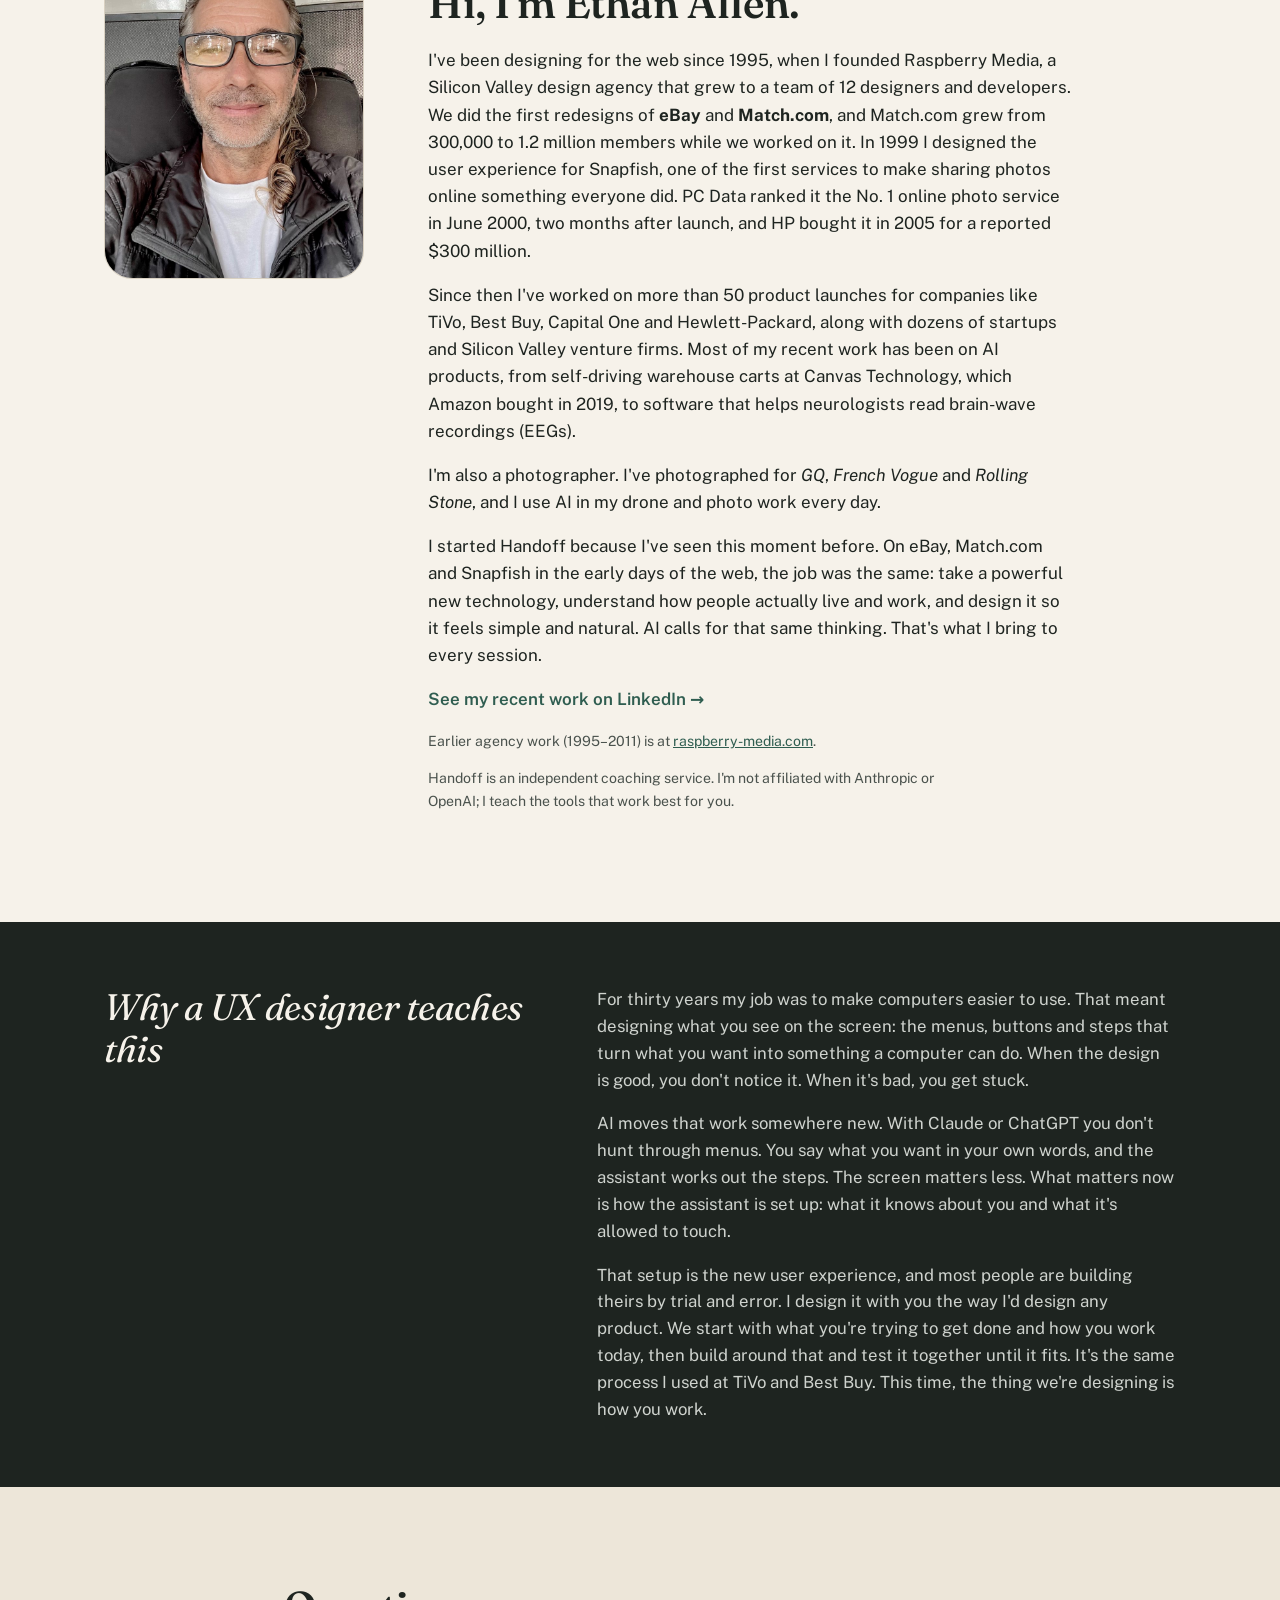
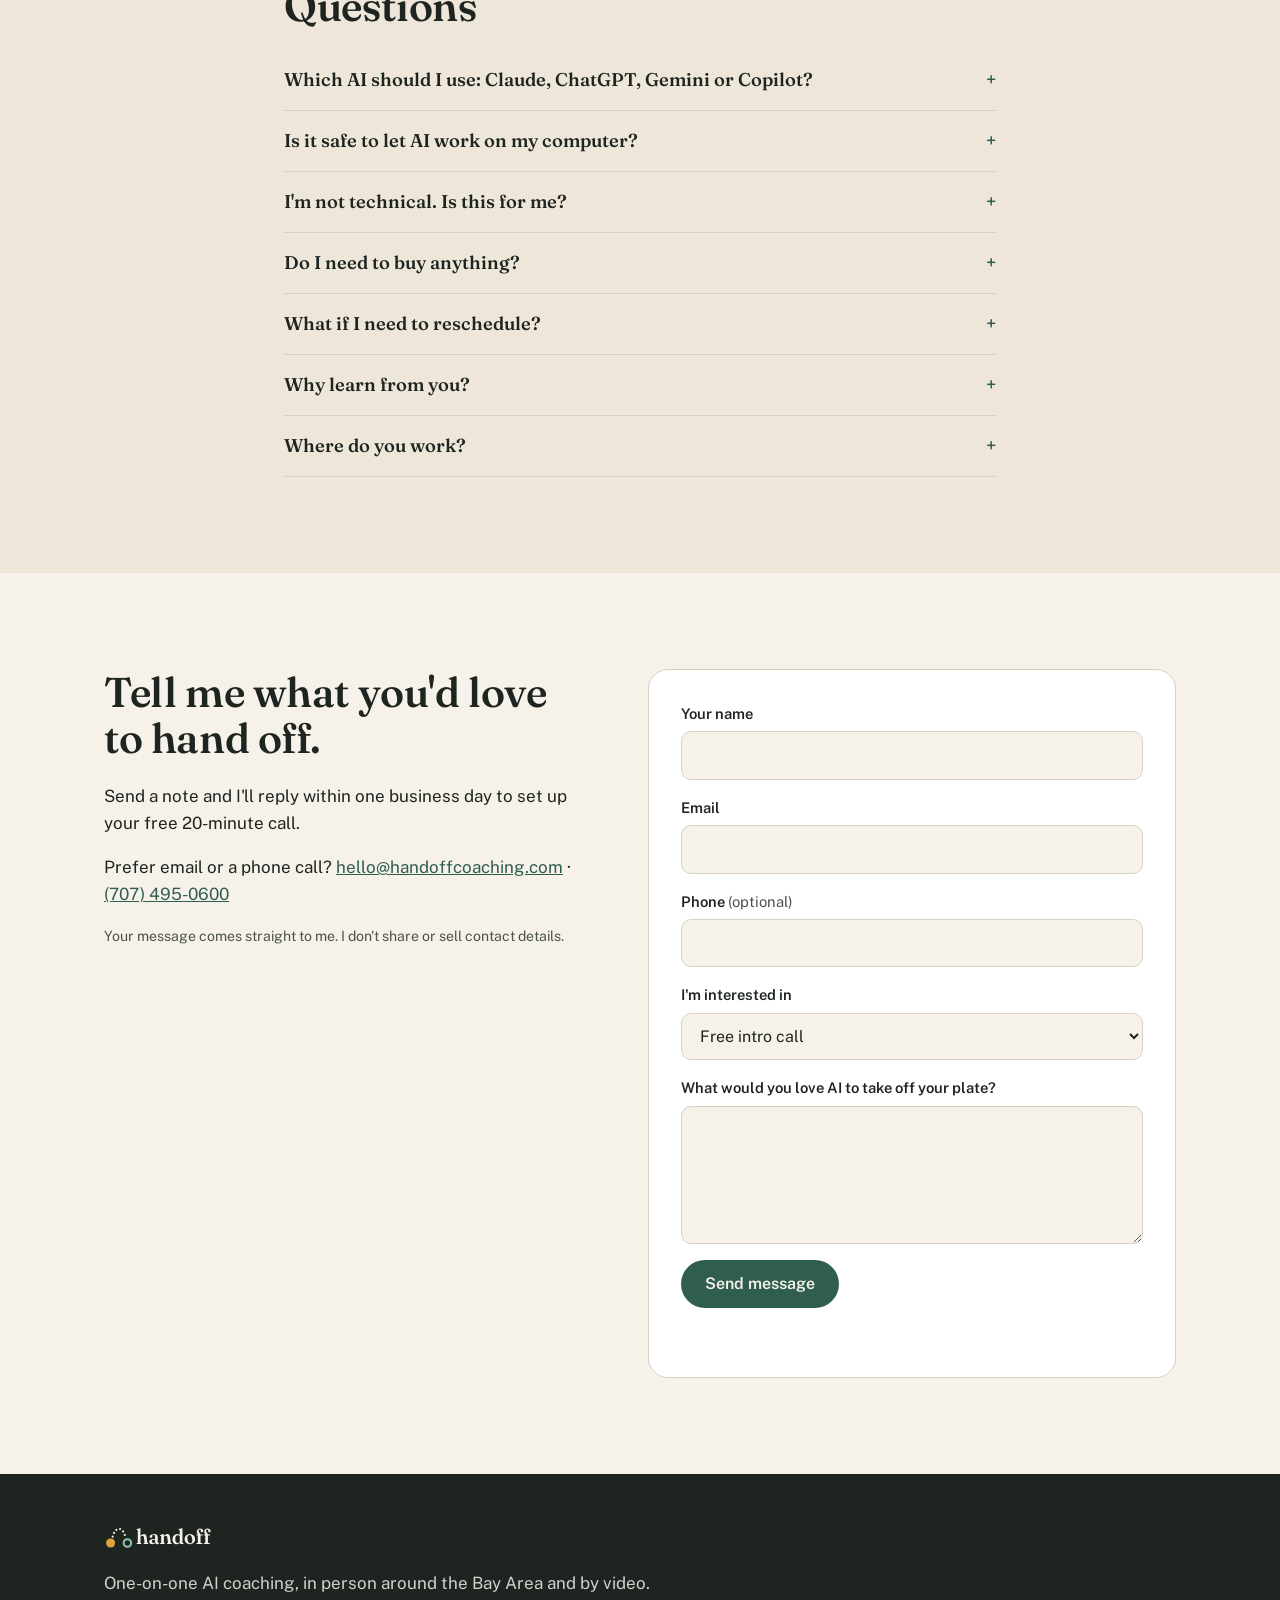
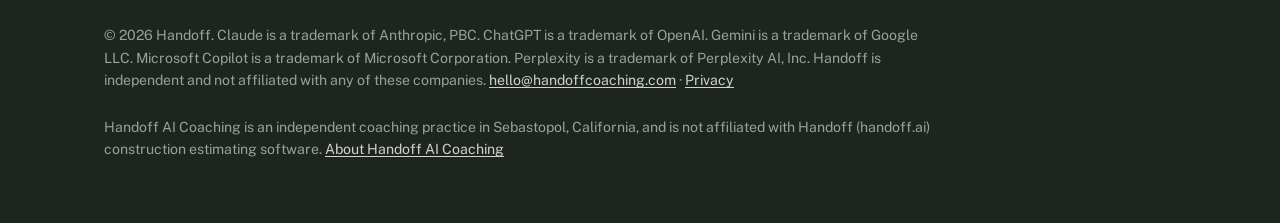
==== commit 694a8f7a: "Logbook: lead with the core claim, take Claude at its word (Ethan approved Nov 9, 11:51am) Co-Author" ====
--- a/index.html
+++ b/index.html
@@ -203,8 +203,8 @@
     <div class="wrap lbf-grid">
       <div class="lbf-copy">
         <p class="lbf-pill"><span class="lbf-dot"></span>New Claude add-on · Handoff Logbook</p>
-        <h2 id="lbf-title">Claude starts your chats <em>already caught up</em> on your business.</h2>
-        <p class="lbf-lede">Claude remembers some things about you, but not every decision, price and date you've set. Handoff Logbook is the add-on I built for that. Now it's yours.</p>
+        <h2 id="lbf-title">Take Claude <em>at its word</em>.</h2>
+        <p class="lbf-lede">One record every chat reads, proof next to claims, and nothing gets past without a clear OK. Handoff Logbook is the Claude add-on I built for my own businesses. Now it's yours.</p>
         <div class="lbf-cta">
           <a href="logbook.html" class="btn lbf-btn" data-cta="home_feature_logbook">See Handoff Logbook</a>
           <span class="lbf-price"><b>$99</b> founding price, for a limited time<br>Version 1.0 is in final testing. Nothing leaves without your OK. Claude, with receipts.</span>
@@ -408,7 +408,7 @@
         <div>
           <p class="eyebrow">Founding seats are open</p>
           <h3>Handoff Logbook</h3>
-          <p>Claude starts your chats already caught up on your business. Nothing leaves without your OK. Claude, with receipts. It's an add-on for Claude on Windows, Mac and iPhone, and Claude Duet, $99 one time for founding members. Version 1.0 is in final testing, and I'll email founders when it's ready.</p>
+          <p>Take Claude at its word. One record every chat reads, proof next to claims, and nothing gets past without a clear OK. Nothing leaves without your OK. Claude, with receipts. It's an add-on for Claude on Windows, Mac and iPhone, and Claude Duet, $99 one time for founding members. Version 1.0 is in final testing, and I'll email founders when it's ready.</p>
         </div>
         <a href="logbook.html" class="btn" data-cta="home_services_logbook">See Handoff Logbook</a>
       </aside>
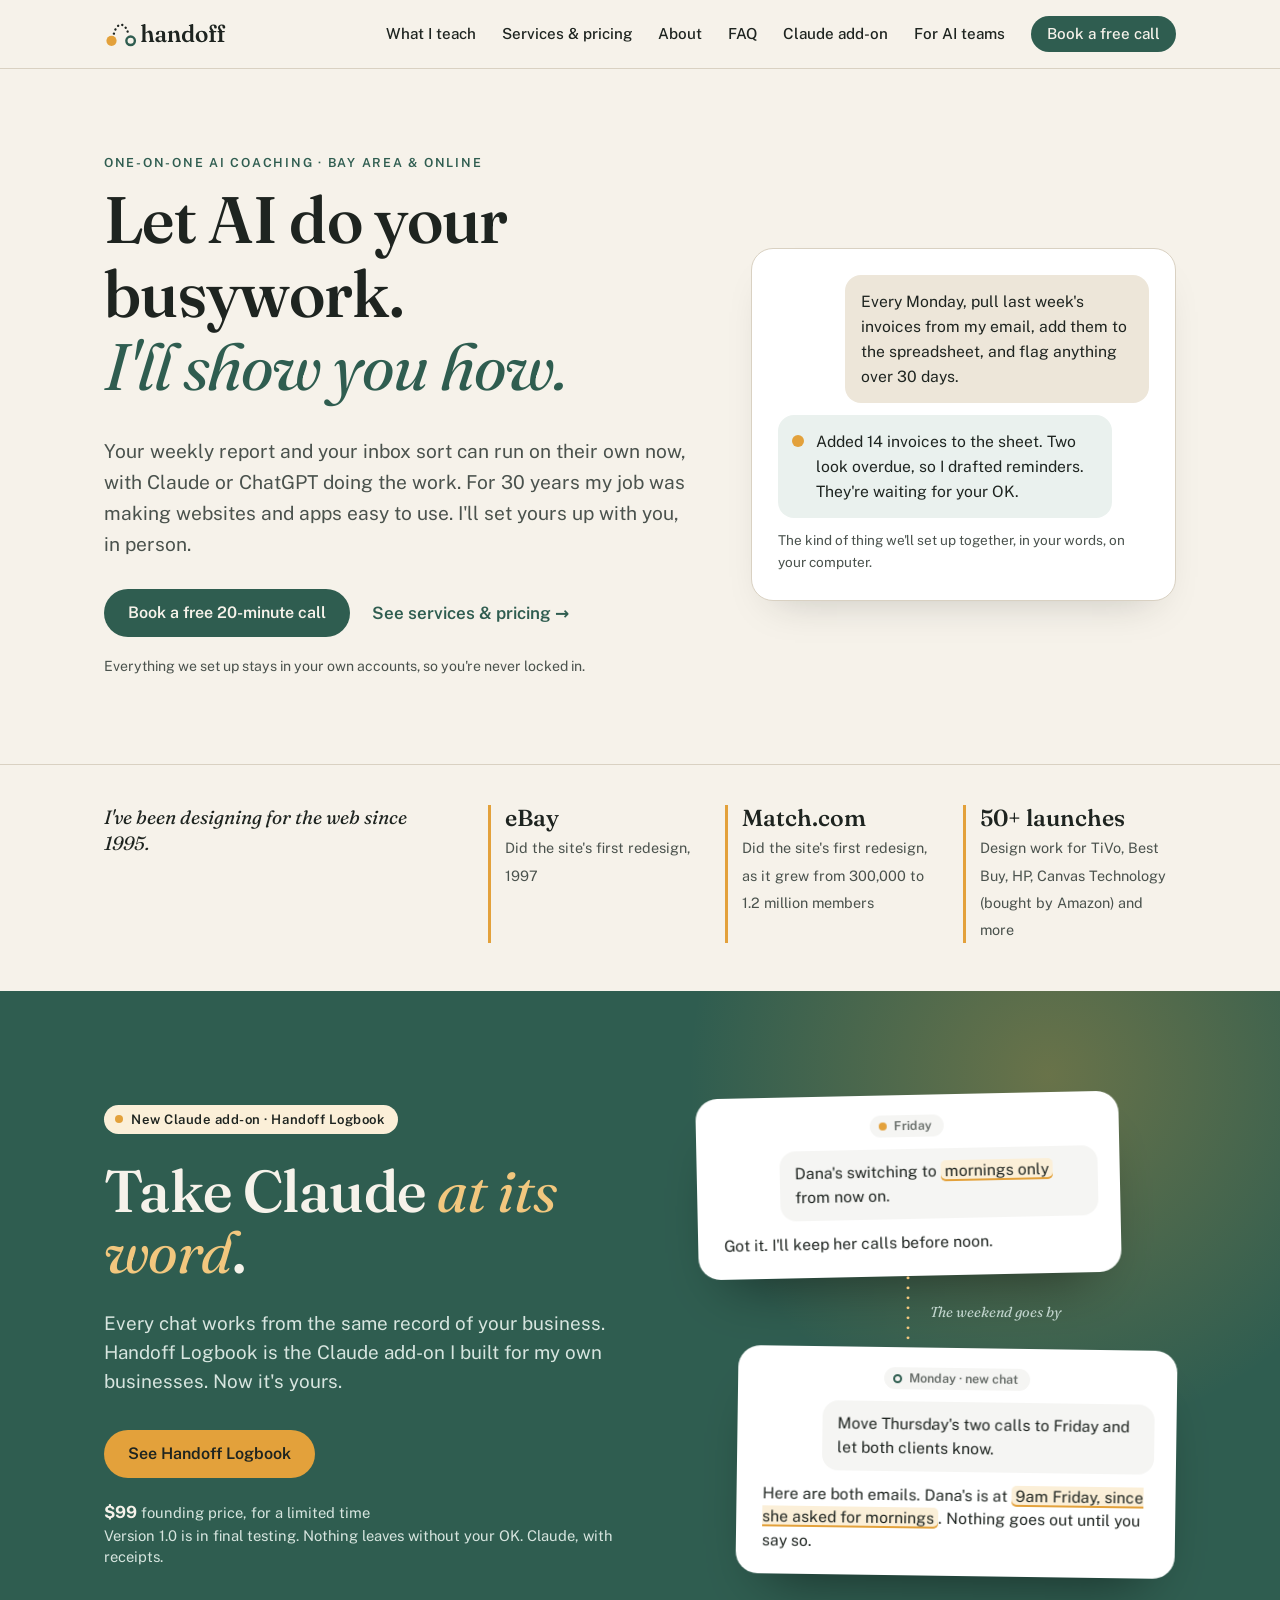
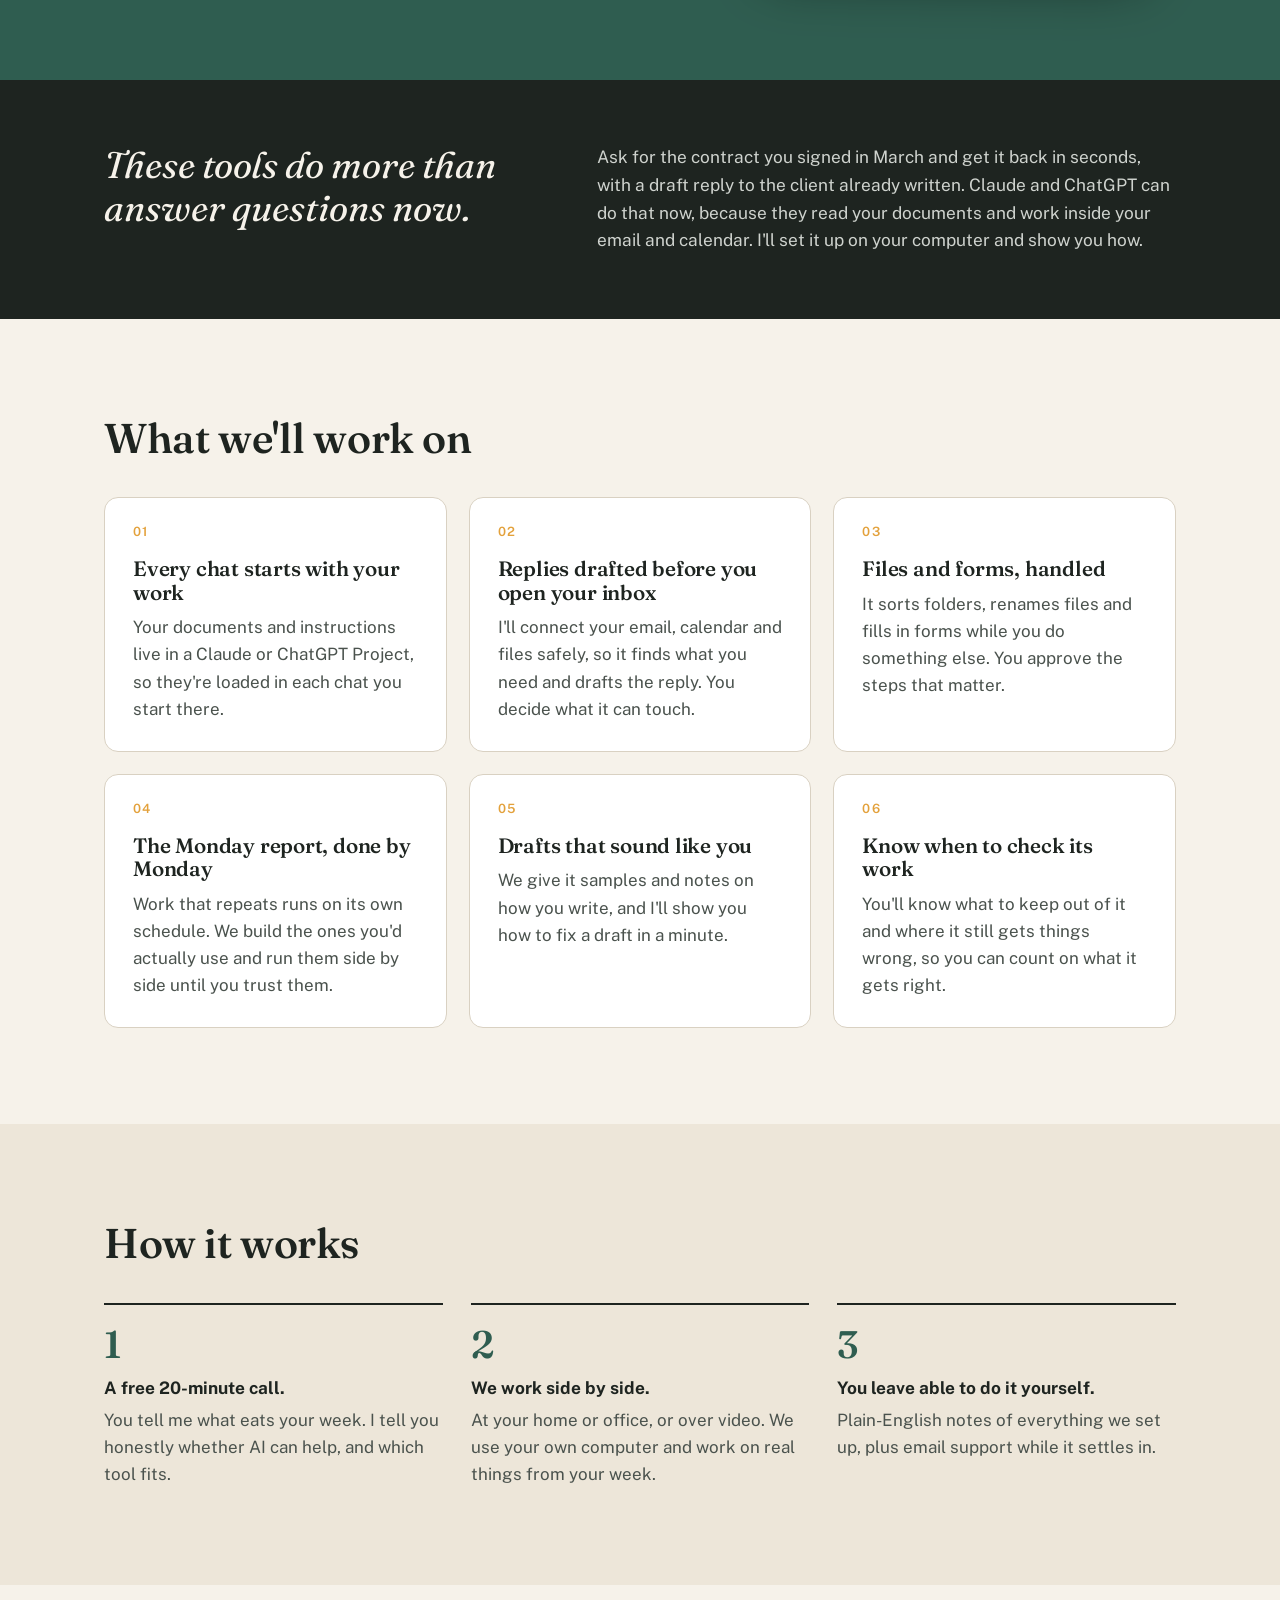
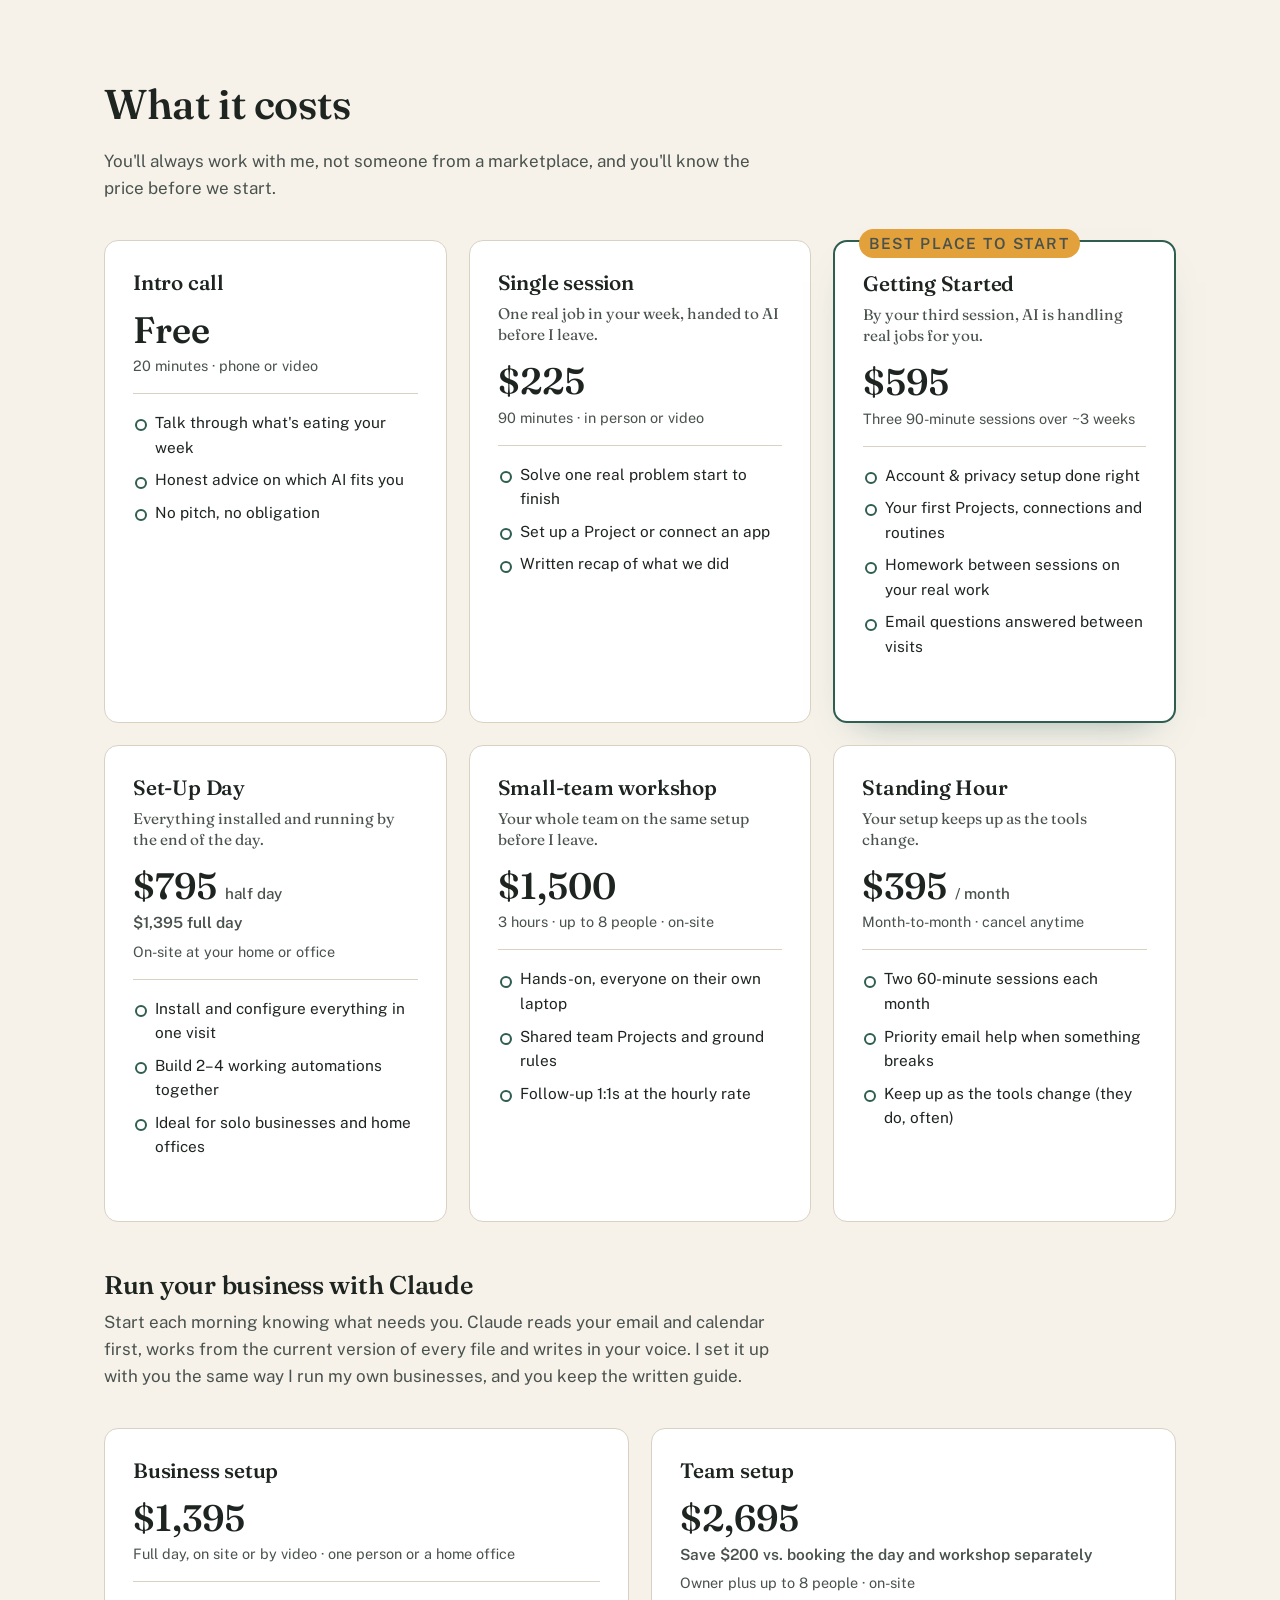
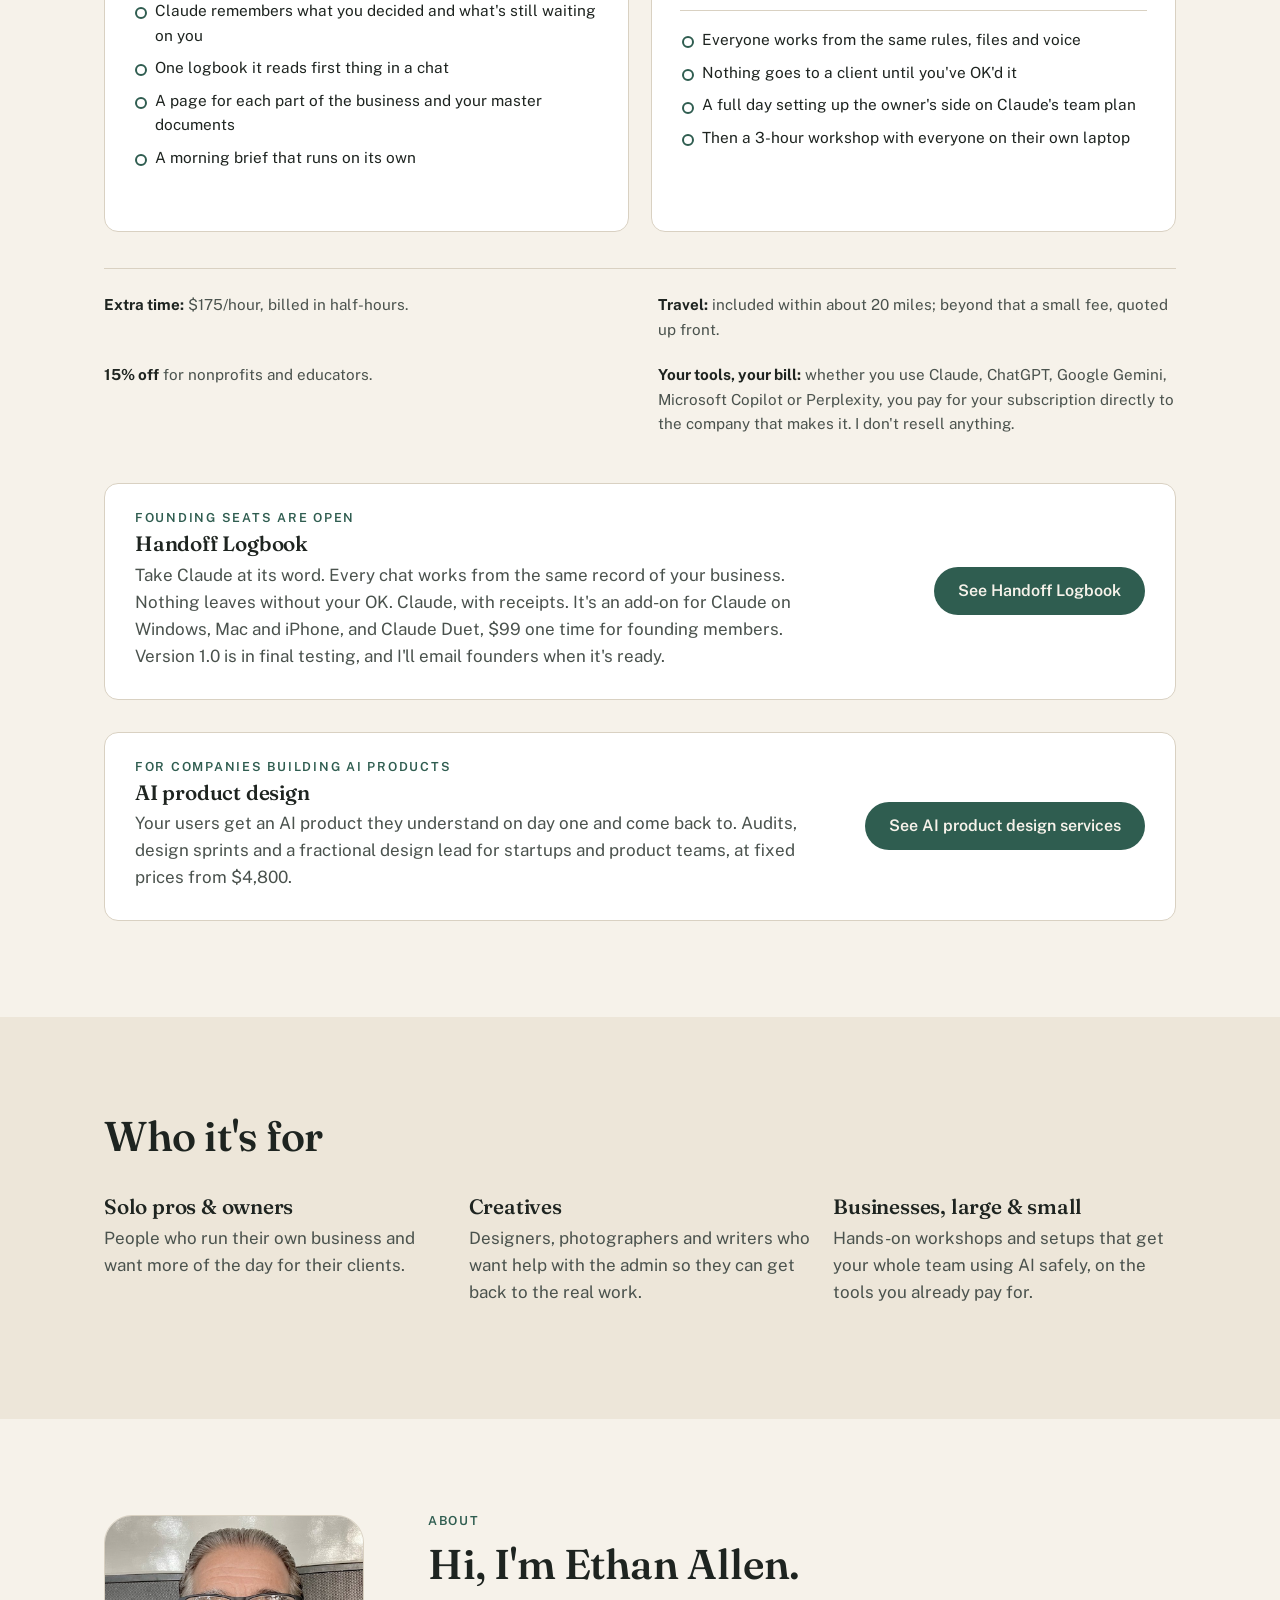
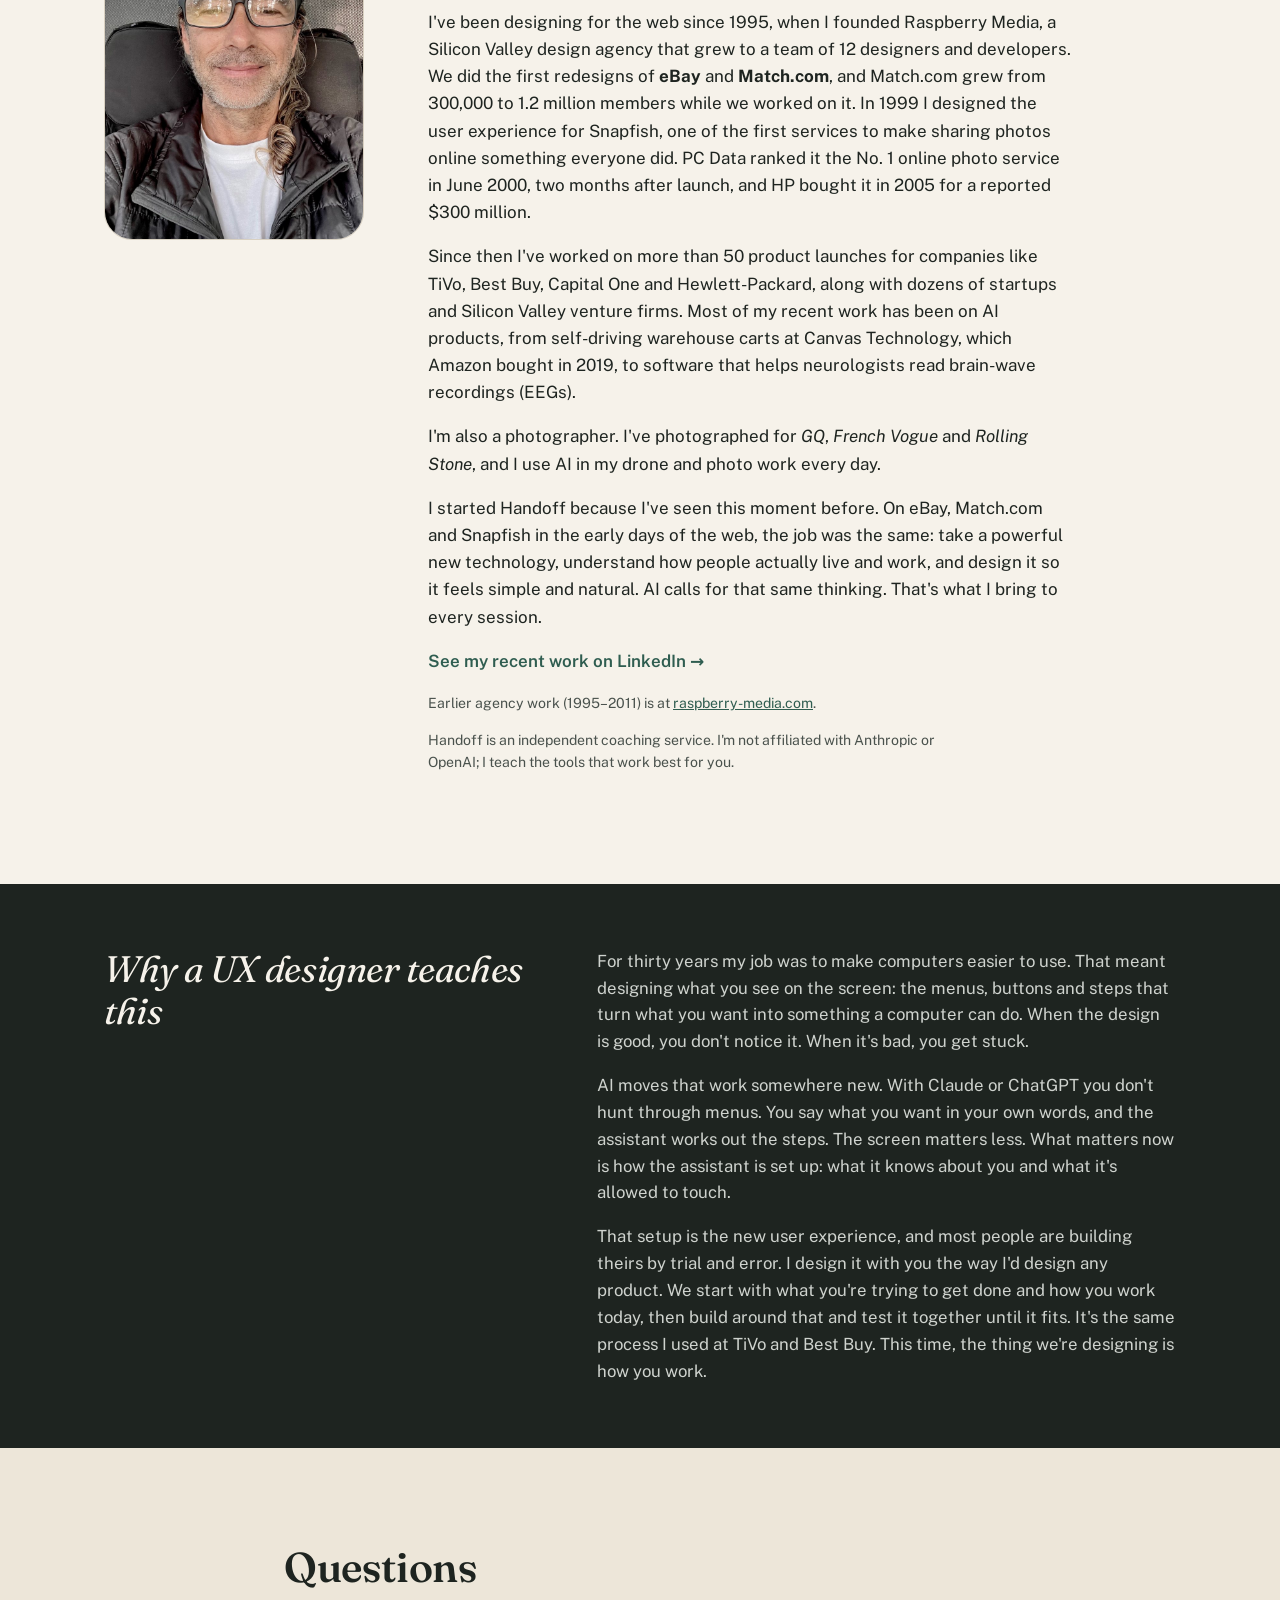
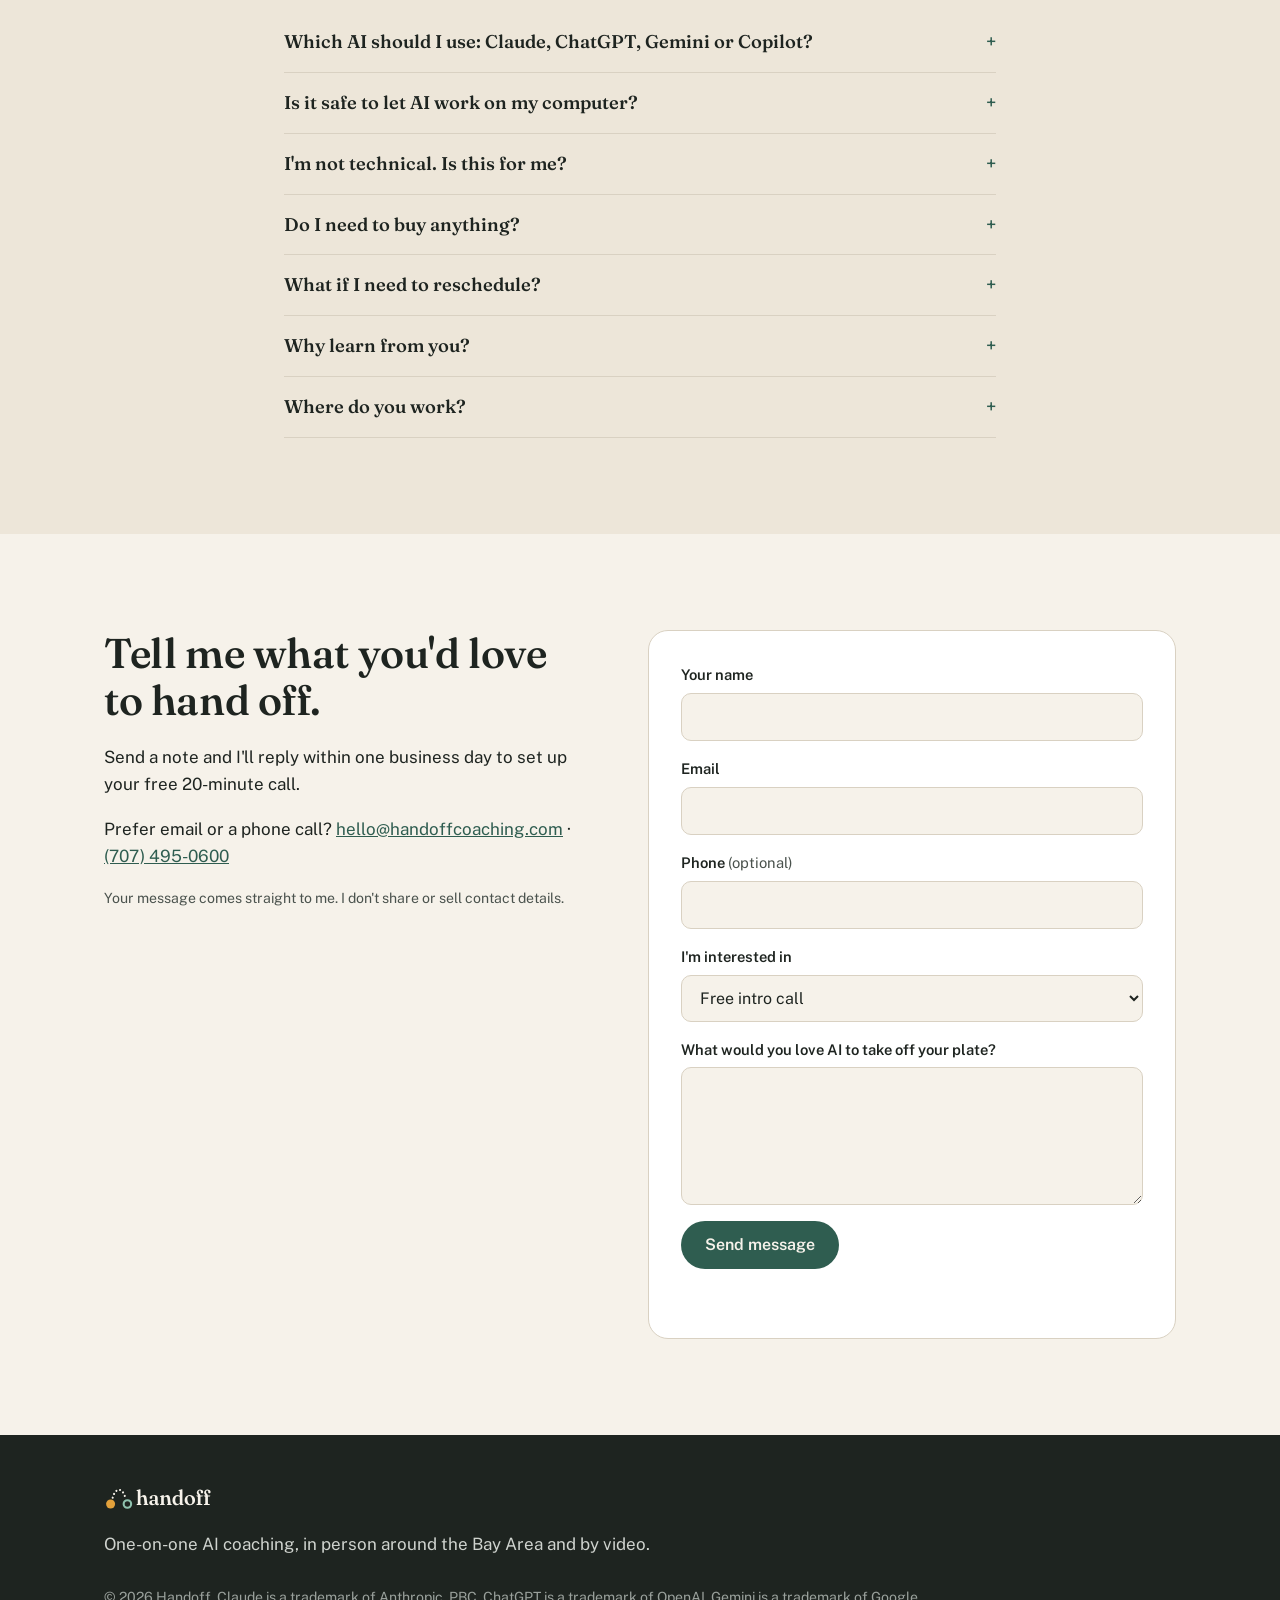
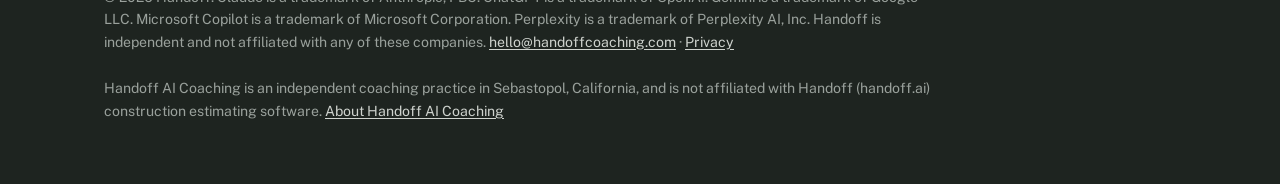
==== commit 6794c6d9: "Logbook copy: say each part of the claim once where the Nov 8 lines follow (Ethan approved Nov 9, 12" ====
--- a/index.html
+++ b/index.html
@@ -204,7 +204,7 @@
       <div class="lbf-copy">
         <p class="lbf-pill"><span class="lbf-dot"></span>New Claude add-on · Handoff Logbook</p>
         <h2 id="lbf-title">Take Claude <em>at its word</em>.</h2>
-        <p class="lbf-lede">One record every chat reads, proof next to claims, and nothing gets past without a clear OK. Handoff Logbook is the Claude add-on I built for my own businesses. Now it's yours.</p>
+        <p class="lbf-lede">Every chat works from the same record of your business. Handoff Logbook is the Claude add-on I built for my own businesses. Now it's yours.</p>
         <div class="lbf-cta">
           <a href="logbook.html" class="btn lbf-btn" data-cta="home_feature_logbook">See Handoff Logbook</a>
           <span class="lbf-price"><b>$99</b> founding price, for a limited time<br>Version 1.0 is in final testing. Nothing leaves without your OK. Claude, with receipts.</span>
@@ -408,7 +408,7 @@
         <div>
           <p class="eyebrow">Founding seats are open</p>
           <h3>Handoff Logbook</h3>
-          <p>Take Claude at its word. One record every chat reads, proof next to claims, and nothing gets past without a clear OK. Nothing leaves without your OK. Claude, with receipts. It's an add-on for Claude on Windows, Mac and iPhone, and Claude Duet, $99 one time for founding members. Version 1.0 is in final testing, and I'll email founders when it's ready.</p>
+          <p>Take Claude at its word. Every chat works from the same record of your business. Nothing leaves without your OK. Claude, with receipts. It's an add-on for Claude on Windows, Mac and iPhone, and Claude Duet, $99 one time for founding members. Version 1.0 is in final testing, and I'll email founders when it's ready.</p>
         </div>
         <a href="logbook.html" class="btn" data-cta="home_services_logbook">See Handoff Logbook</a>
       </aside>
